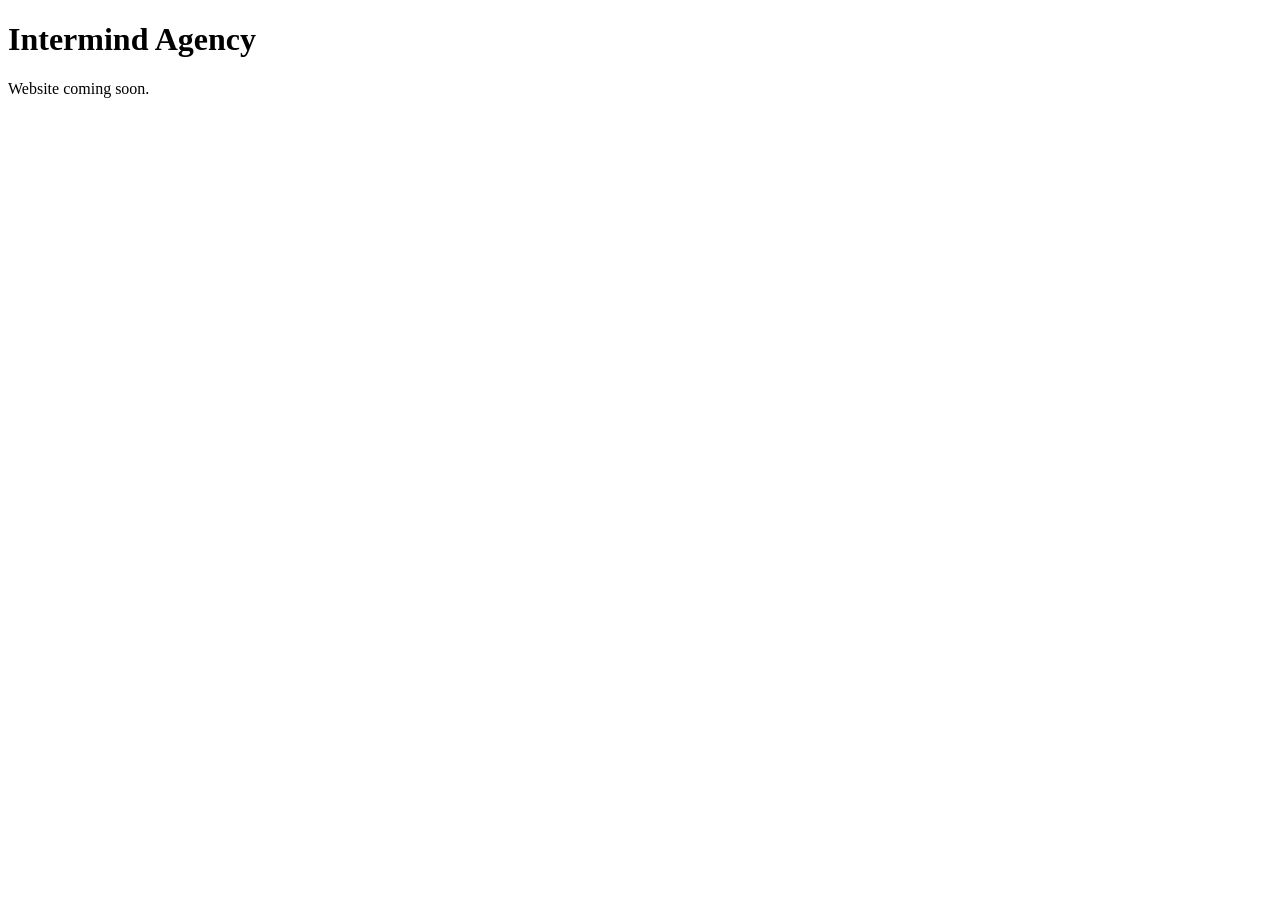
==== index.html @ 7e55ad9e "Create index.html" ====
<!doctype html>
<html lang="en">
<head>
  <meta charset="utf-8">
  <meta name="viewport" content="width=device-width, initial-scale=1">
  <title>Intermind Agency</title>
  <meta name="description" content="Official website of Intermind Agency.">
</head>
<body>
  <main>
    <h1>Intermind Agency</h1>
    <p>Website coming soon.</p>
  </main>
</body>
</html>
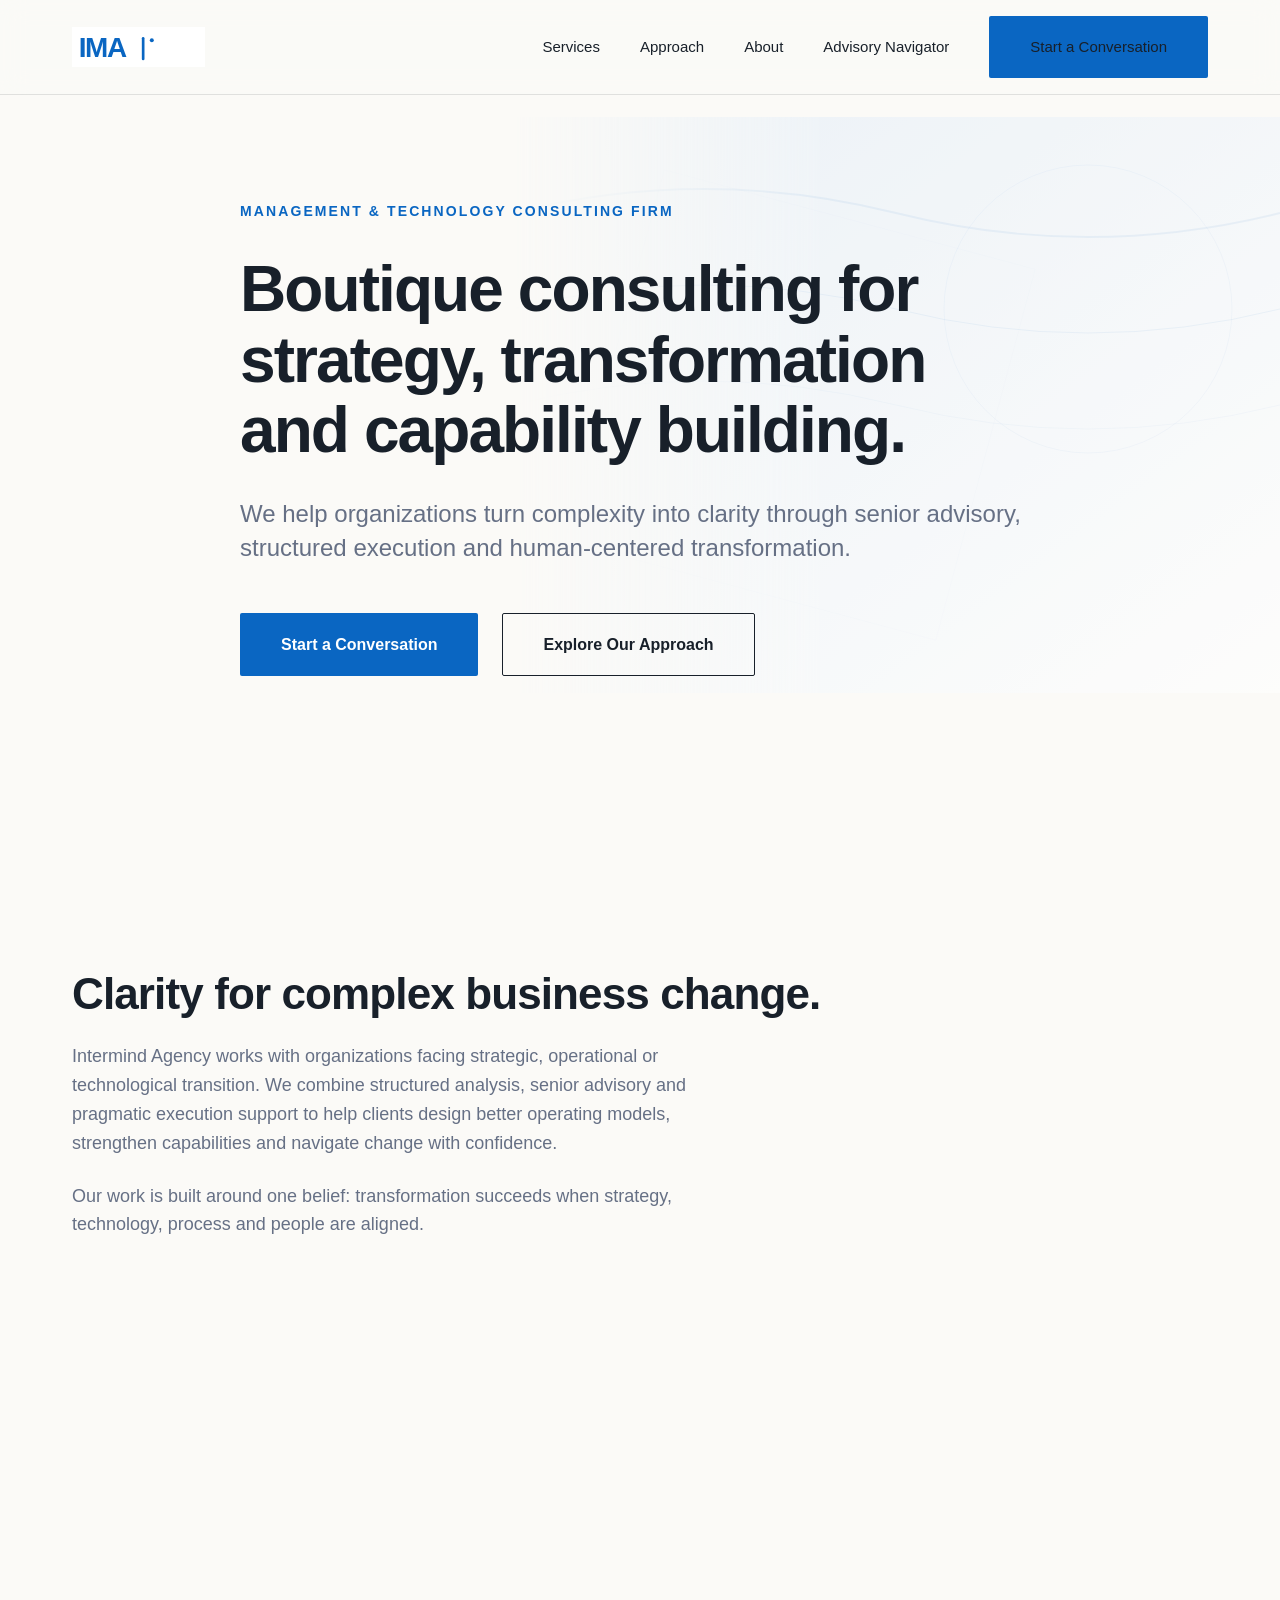
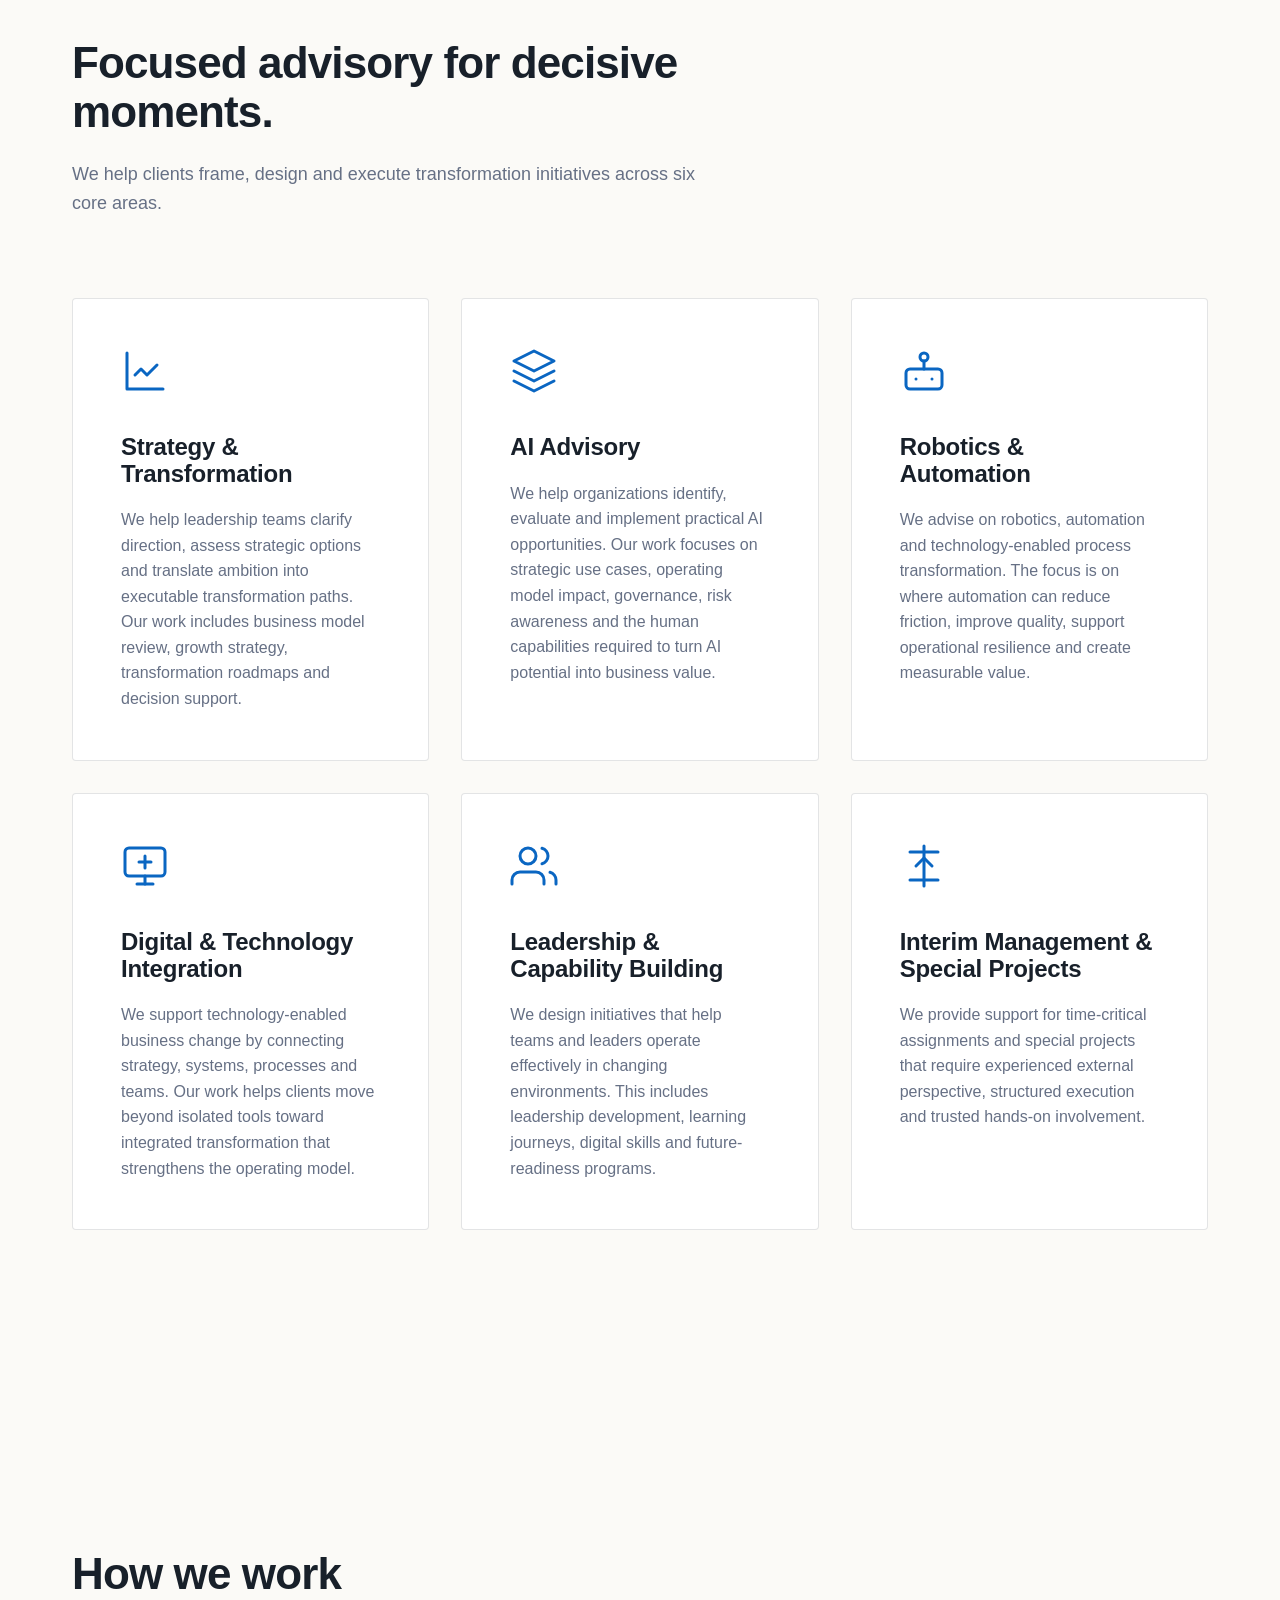
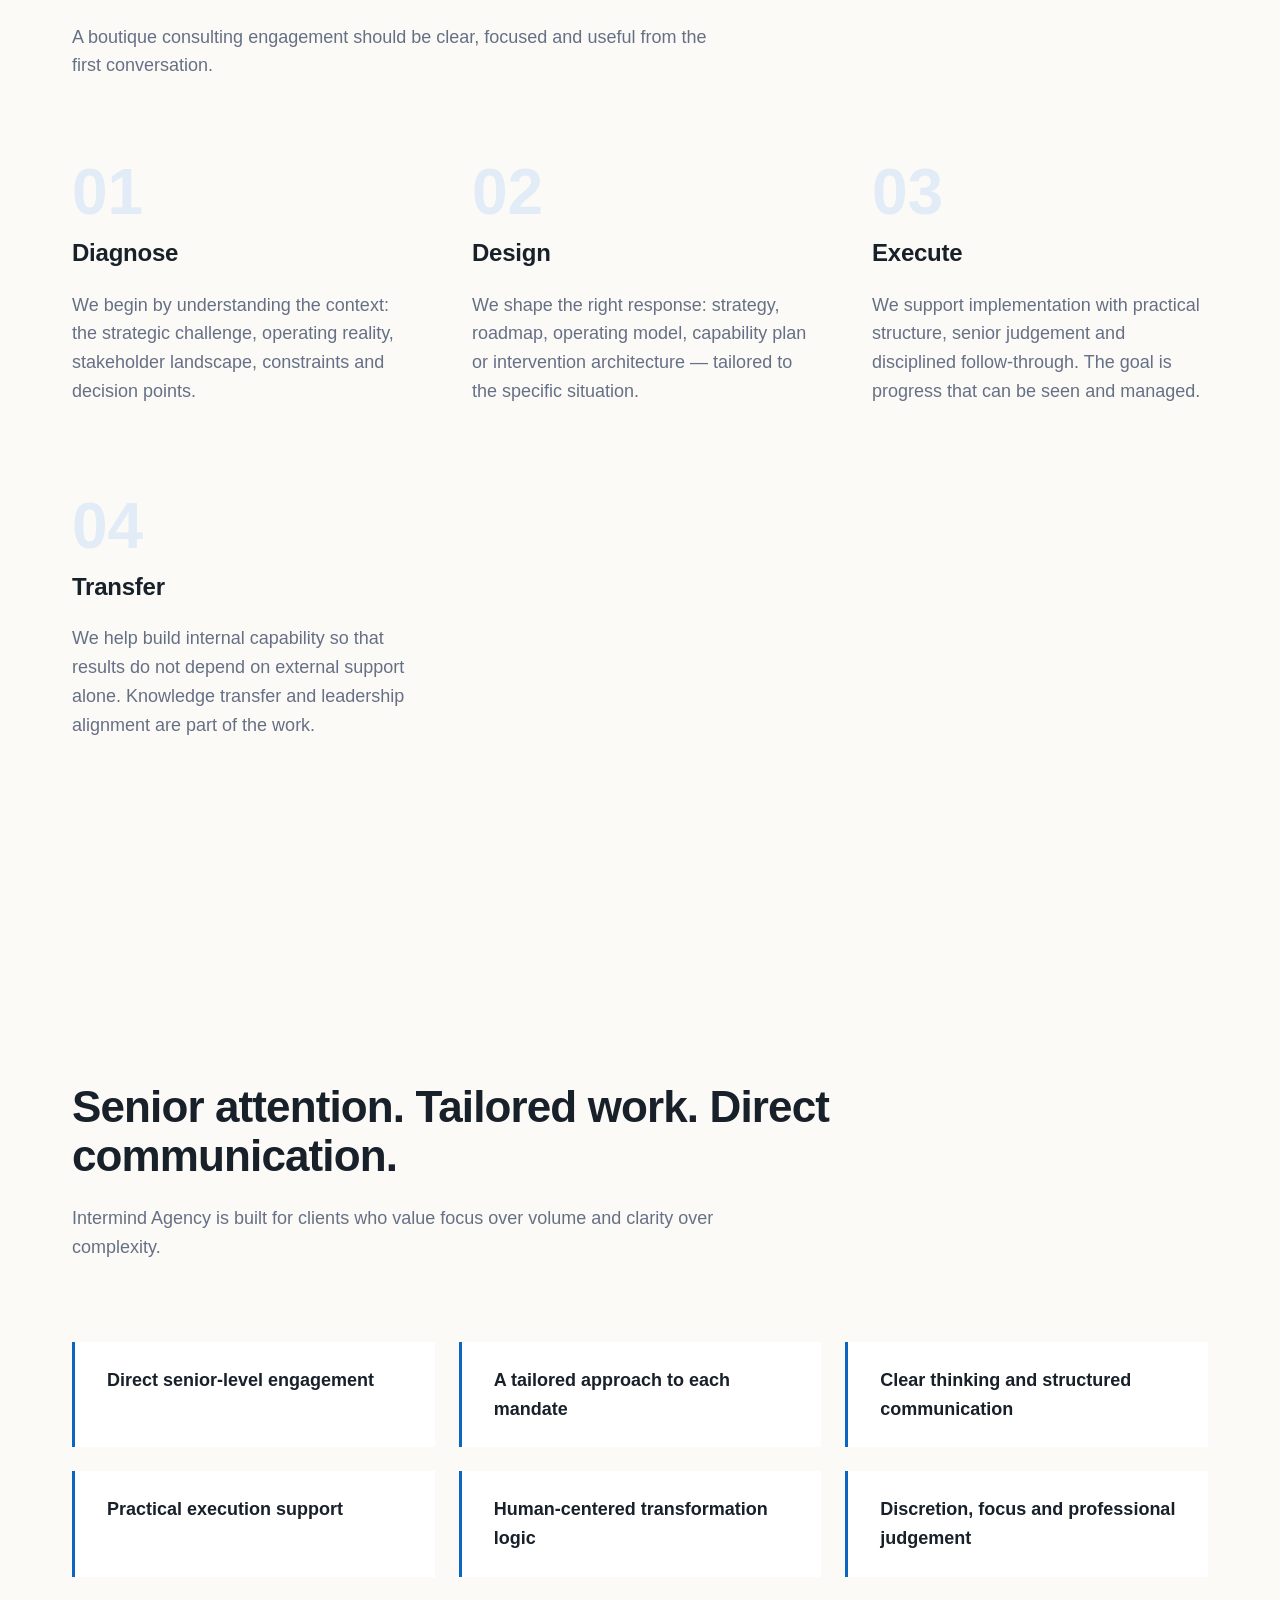
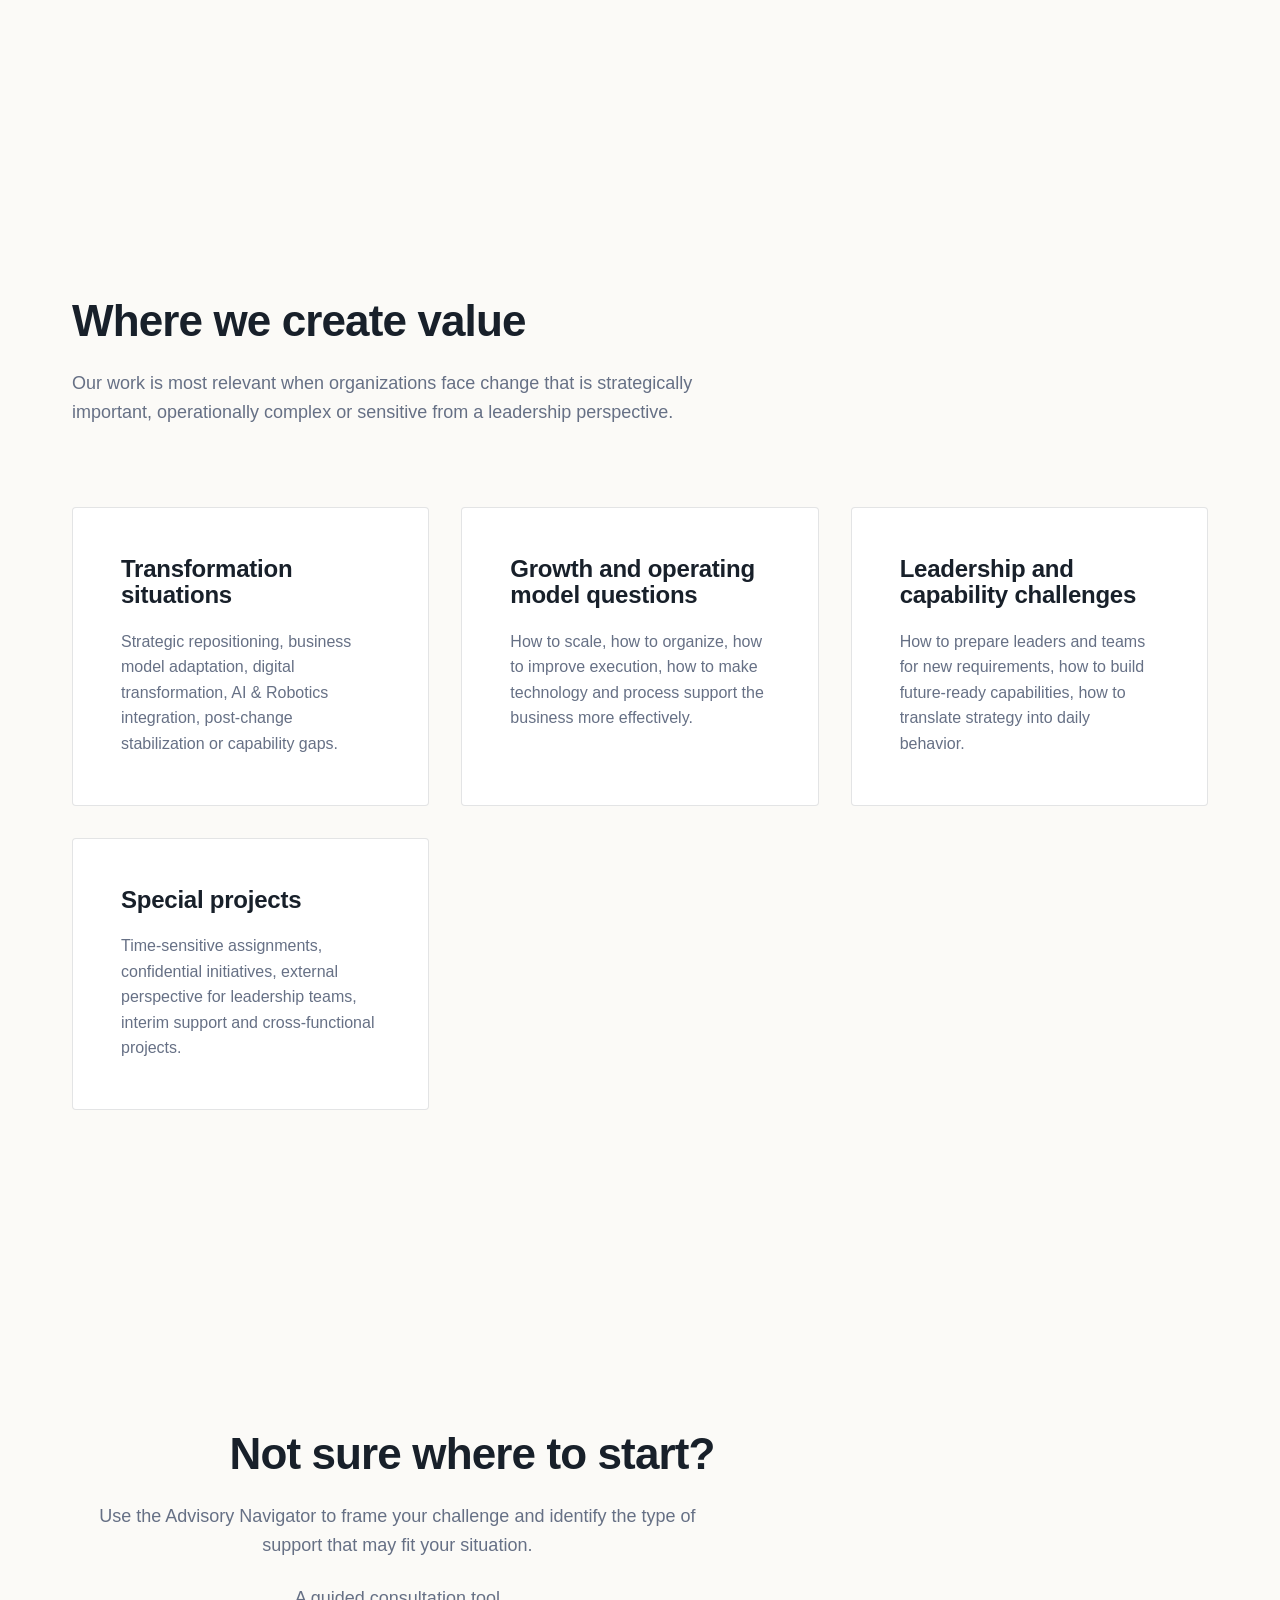
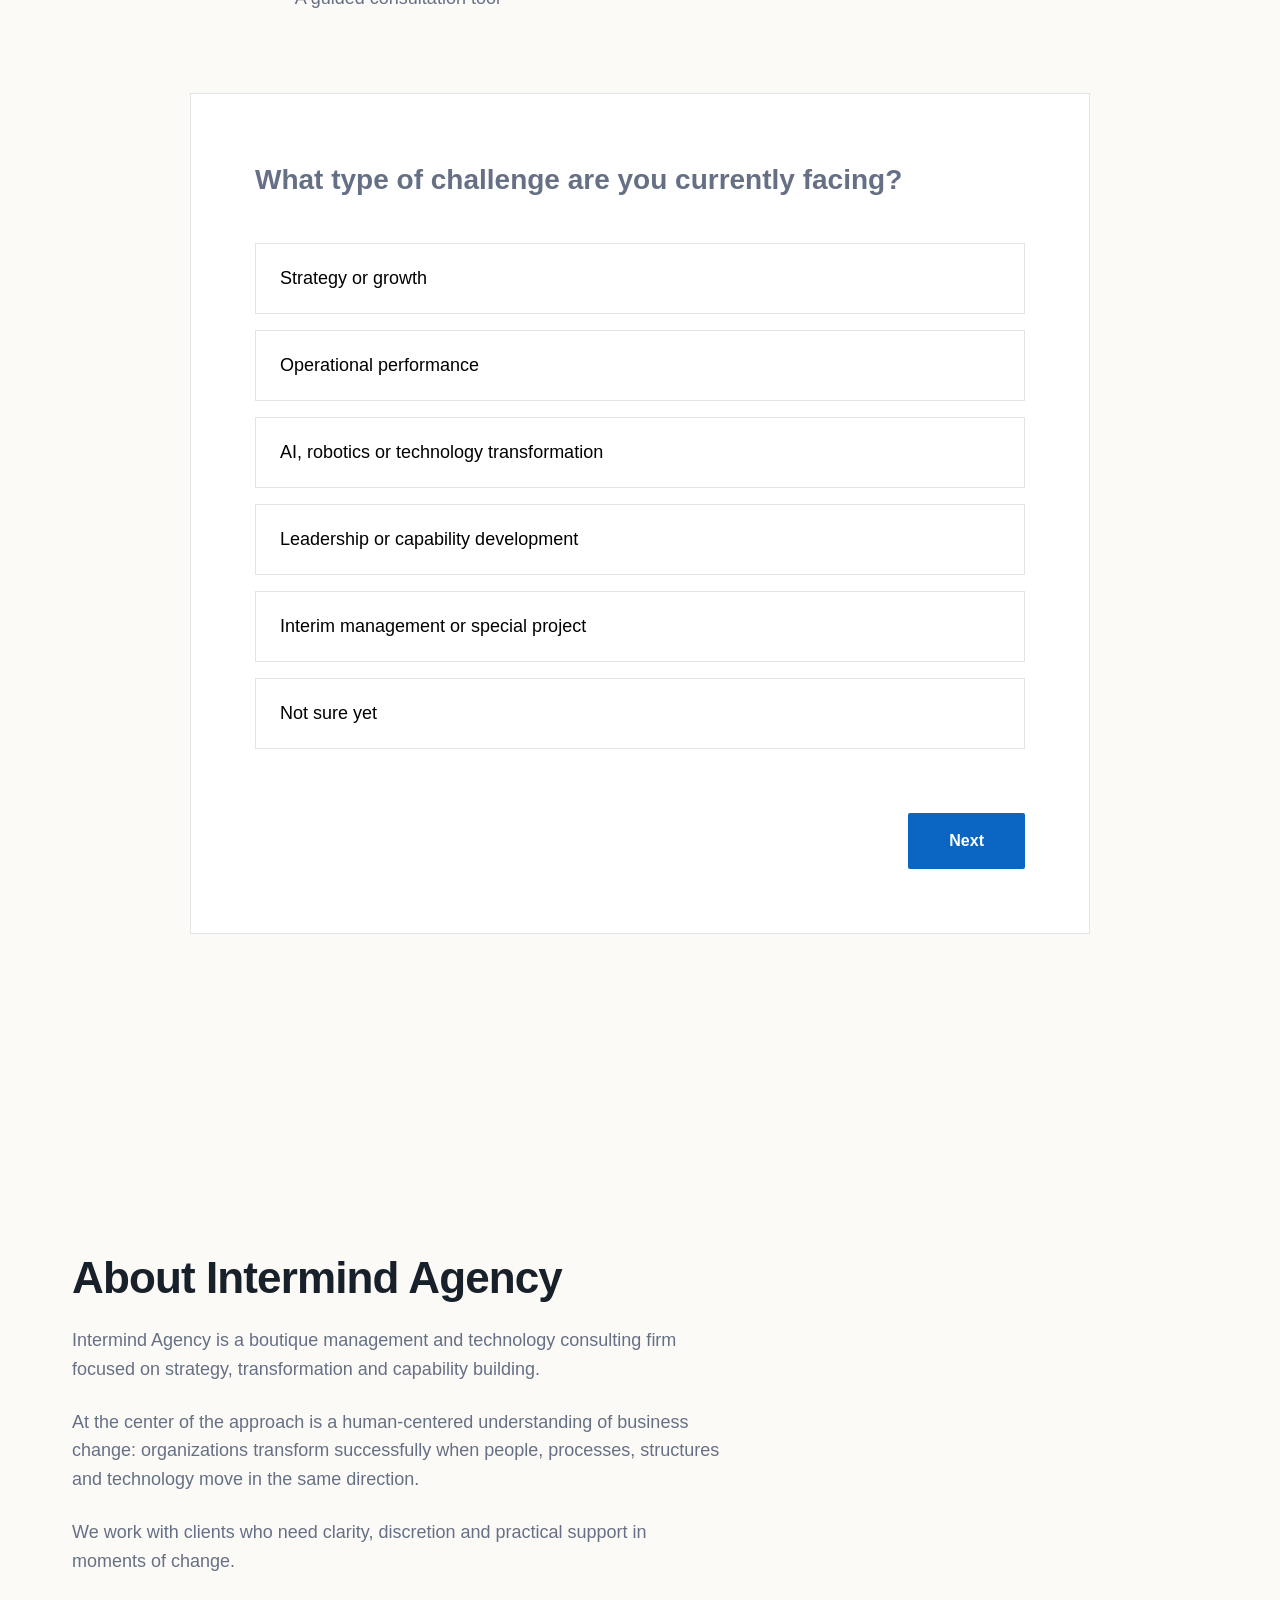
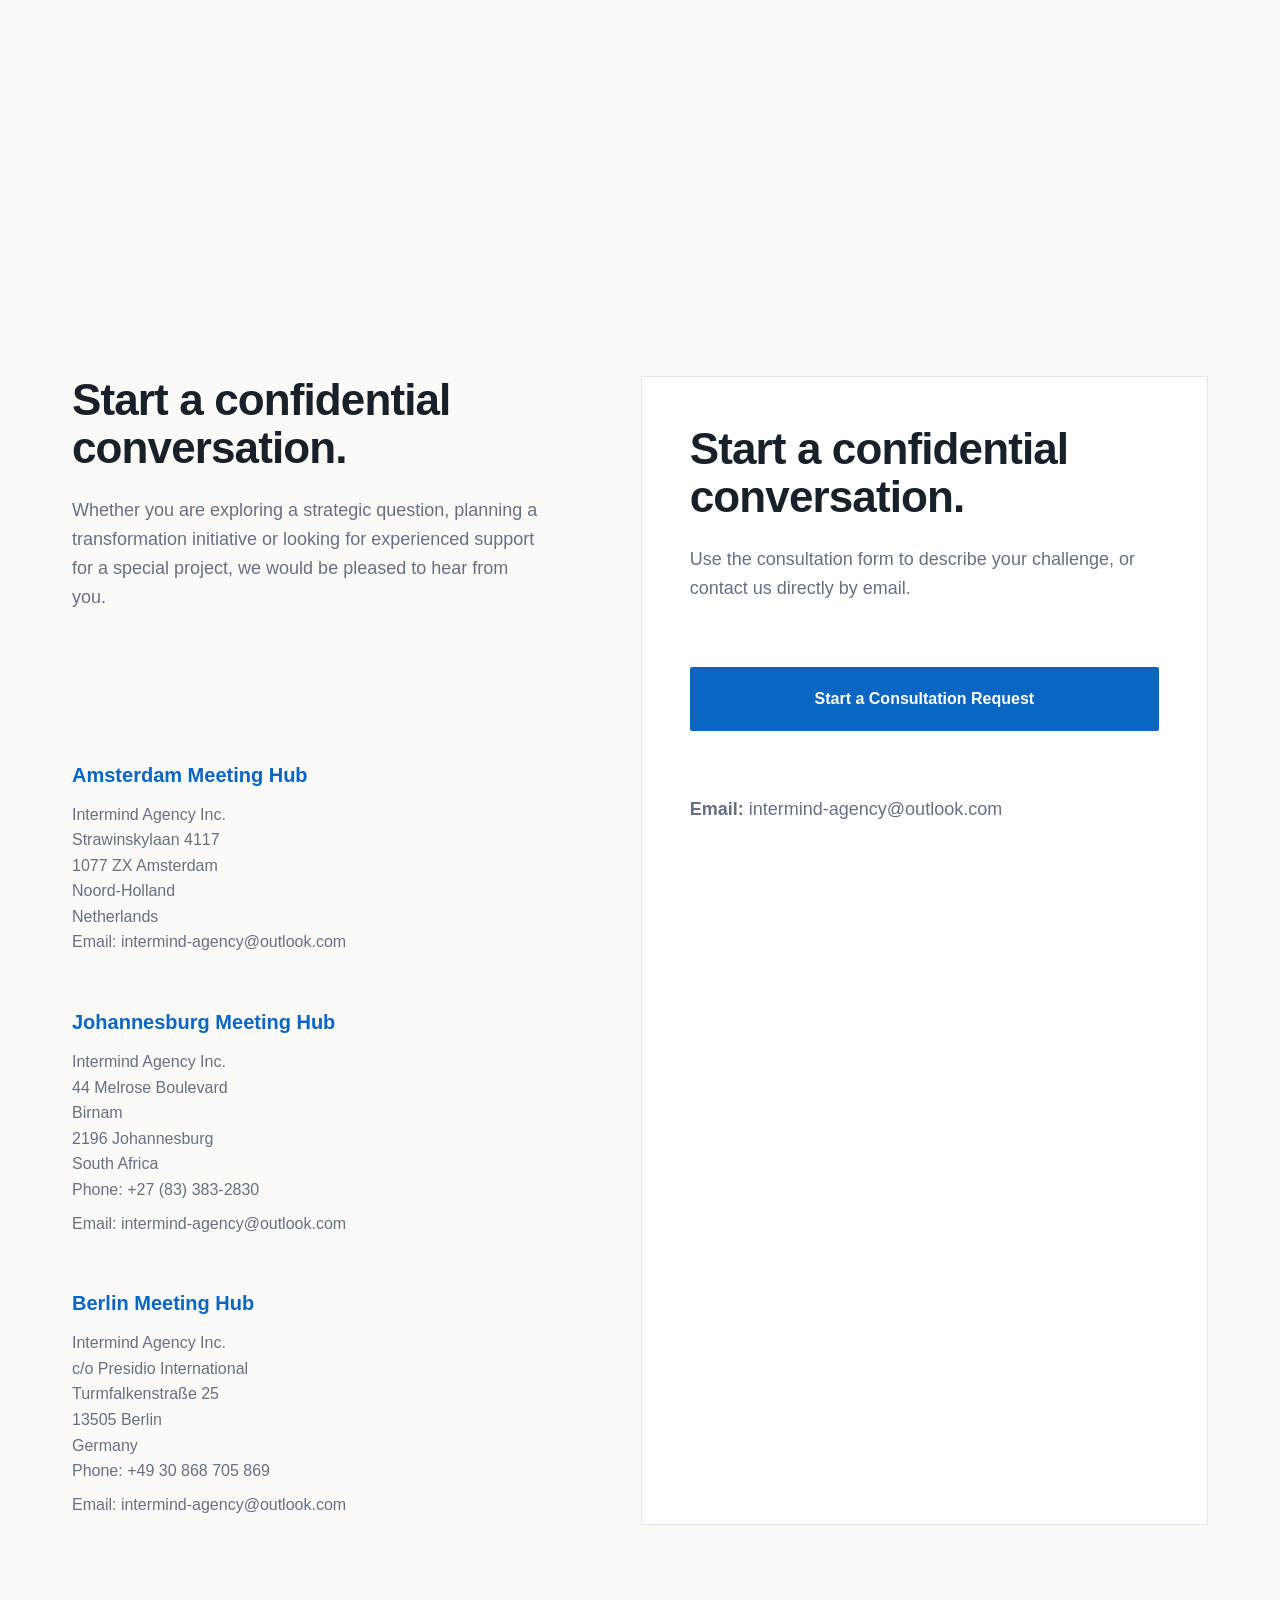
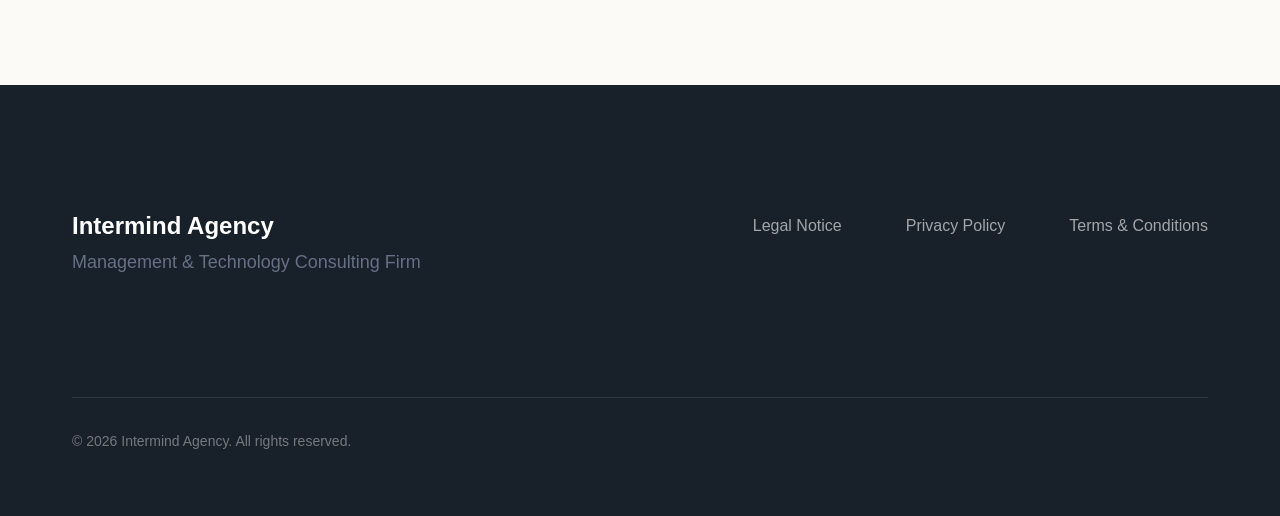
==== commit b8a8fc98: "Complete website implementation: Blue theme, AI/Robotics focus, consolidated fine print, and Tally f" ====
--- a/index.html
+++ b/index.html
@@ -1,15 +1,361 @@
-<!doctype html>
+<!DOCTYPE html>
 <html lang="en">
 <head>
-  <meta charset="utf-8">
-  <meta name="viewport" content="width=device-width, initial-scale=1">
-  <title>Intermind Agency</title>
-  <meta name="description" content="Official website of Intermind Agency.">
+    <meta charset="UTF-8">
+    <meta name="viewport" content="width=device-width, initial-scale=1.0">
+    <title>Intermind Agency | Boutique Management & Technology Consulting</title>
+    <meta name="description" content="Intermind Agency is a boutique consulting firm for strategy, transformation, digital advisory, capability building and interim management.">
+    <meta name="keywords" content="management consulting, technology consulting, boutique consulting firm, strategy consulting, transformation consulting, digital transformation advisory, operational excellence, leadership development, capability building, interim management">
+    
+    <!-- Open Graph -->
+    <meta property="og:title" content="Intermind Agency | Boutique Management & Technology Consulting">
+    <meta property="og:description" content="Boutique consulting helping organizations navigate strategy, transformation and capability building with clarity and discretion.">
+    <meta property="og:type" content="website">
+    <meta property="og:site_name" content="Intermind Agency">
+
+    <link rel="icon" type="image/svg+xml" href="assets/images/favicon.svg">
+    <link rel="stylesheet" href="assets/css/style.css">
 </head>
 <body>
-  <main>
-    <h1>Intermind Agency</h1>
-    <p>Website coming soon.</p>
-  </main>
+
+    <!-- Header / Navigation -->
+    <header>
+        <div class="container">
+            <a href="#" class="logo-link">
+                <img src="assets/images/ima-logo.svg" alt="Intermind Agency Logo" class="logo-img">
+            </a>
+            <nav class="nav-links">
+                <a href="#services">Services</a>
+                <a href="#approach">Approach</a>
+                <a href="#about">About</a>
+                <a href="#navigator">Advisory Navigator</a>
+                <a href="#contact" class="btn btn-primary">Start a Conversation</a>
+            </nav>
+        </div>
+    </header>
+
+    <main>
+        <!-- Hero Section -->
+        <section class="hero">
+            <img src="assets/images/hero-abstract.svg" alt="" class="hero-bg">
+            <div class="container">
+                <div class="hero-content">
+                    <span class="hero-label">Management & Technology Consulting Firm</span>
+                    <h1>Boutique consulting for strategy, transformation and capability building.</h1>
+                    <p>We help organizations turn complexity into clarity through senior advisory, structured execution and human-centered transformation.</p>
+                    <div class="hero-btns">
+                        <a href="#contact" class="btn btn-primary">Start a Conversation</a>
+                        <a href="#approach" class="btn btn-secondary">Explore Our Approach</a>
+                    </div>
+                </div>
+            </div>
+        </section>
+
+        <!-- Positioning Section -->
+        <section id="positioning">
+            <div class="container">
+                <div class="section-intro">
+                    <h2>Clarity for complex business change.</h2>
+                    <p>Intermind Agency works with organizations facing strategic, operational or technological transition. We combine structured analysis, senior advisory and pragmatic execution support to help clients design better operating models, strengthen capabilities and navigate change with confidence.</p>
+                    <p>Our work is built around one belief: transformation succeeds when strategy, technology, process and people are aligned.</p>
+                </div>
+            </div>
+        </section>
+
+        <!-- Core Services Section -->
+        <section id="services">
+            <div class="container">
+                <div class="section-intro">
+                    <h2>Focused advisory for decisive moments.</h2>
+                    <p>We help clients frame, design and execute transformation initiatives across six core areas.</p>
+                </div>
+                <div class="services-grid">
+                    <div class="service-card">
+                        <img src="assets/images/icons/strategy.svg" alt="" class="service-icon">
+                        <h3>Strategy & Transformation</h3>
+                        <p>We help leadership teams clarify direction, assess strategic options and translate ambition into executable transformation paths. Our work includes business model review, growth strategy, transformation roadmaps and decision support.</p>
+                    </div>
+                    <div class="service-card">
+                        <img src="assets/images/icons/ai.svg" alt="" class="service-icon">
+                        <h3>AI Advisory</h3>
+                        <p>We help organizations identify, evaluate and implement practical AI opportunities. Our work focuses on strategic use cases, operating model impact, governance, risk awareness and the human capabilities required to turn AI potential into business value.</p>
+                    </div>
+                    <div class="service-card">
+                        <img src="assets/images/icons/robotics.svg" alt="" class="service-icon">
+                        <h3>Robotics & Automation</h3>
+                        <p>We advise on robotics, automation and technology-enabled process transformation. The focus is on where automation can reduce friction, improve quality, support operational resilience and create measurable value.</p>
+                    </div>
+                    <div class="service-card">
+                        <img src="assets/images/icons/digital.svg" alt="" class="service-icon">
+                        <h3>Digital & Technology Integration</h3>
+                        <p>We support technology-enabled business change by connecting strategy, systems, processes and teams. Our work helps clients move beyond isolated tools toward integrated transformation that strengthens the operating model.</p>
+                    </div>
+                    <div class="service-card">
+                        <img src="assets/images/icons/leadership.svg" alt="" class="service-icon">
+                        <h3>Leadership & Capability Building</h3>
+                        <p>We design initiatives that help teams and leaders operate effectively in changing environments. This includes leadership development, learning journeys, digital skills and future-readiness programs.</p>
+                    </div>
+                    <div class="service-card">
+                        <img src="assets/images/icons/interim.svg" alt="" class="service-icon">
+                        <h3>Interim Management & Special Projects</h3>
+                        <p>We provide support for time-critical assignments and special projects that require experienced external perspective, structured execution and trusted hands-on involvement.</p>
+                    </div>
+                </div>
+            </div>
+        </section>
+
+        <!-- Approach Section -->
+        <section id="approach">
+            <div class="container">
+                <div class="section-intro">
+                    <h2>How we work</h2>
+                    <p>A boutique consulting engagement should be clear, focused and useful from the first conversation.</p>
+                </div>
+                <div class="approach-steps">
+                    <div class="approach-step">
+                        <span class="step-number">01</span>
+                        <h3>Diagnose</h3>
+                        <p>We begin by understanding the context: the strategic challenge, operating reality, stakeholder landscape, constraints and decision points.</p>
+                    </div>
+                    <div class="approach-step">
+                        <span class="step-number">02</span>
+                        <h3>Design</h3>
+                        <p>We shape the right response: strategy, roadmap, operating model, capability plan or intervention architecture — tailored to the specific situation.</p>
+                    </div>
+                    <div class="approach-step">
+                        <span class="step-number">03</span>
+                        <h3>Execute</h3>
+                        <p>We support implementation with practical structure, senior judgement and disciplined follow-through. The goal is progress that can be seen and managed.</p>
+                    </div>
+                    <div class="approach-step">
+                        <span class="step-number">04</span>
+                        <h3>Transfer</h3>
+                        <p>We help build internal capability so that results do not depend on external support alone. Knowledge transfer and leadership alignment are part of the work.</p>
+                    </div>
+                </div>
+            </div>
+        </section>
+
+        <!-- Boutique Advantage Section -->
+        <section id="advantage">
+            <div class="container">
+                <div class="section-intro">
+                    <h2>Senior attention. Tailored work. Direct communication.</h2>
+                    <p>Intermind Agency is built for clients who value focus over volume and clarity over complexity.</p>
+                </div>
+                <div class="advantage-grid">
+                    <div class="advantage-item">Direct senior-level engagement</div>
+                    <div class="advantage-item">A tailored approach to each mandate</div>
+                    <div class="advantage-item">Clear thinking and structured communication</div>
+                    <div class="advantage-item">Practical execution support</div>
+                    <div class="advantage-item">Human-centered transformation logic</div>
+                    <div class="advantage-item">Discretion, focus and professional judgement</div>
+                </div>
+            </div>
+        </section>
+
+        <!-- Selected Expertise Section -->
+        <section id="expertise">
+            <div class="container">
+                <div class="section-intro">
+                    <h2>Where we create value</h2>
+                    <p>Our work is most relevant when organizations face change that is strategically important, operationally complex or sensitive from a leadership perspective.</p>
+                </div>
+                <div class="services-grid">
+                    <div class="service-card">
+                        <h3>Transformation situations</h3>
+                        <p>Strategic repositioning, business model adaptation, digital transformation, AI & Robotics integration, post-change stabilization or capability gaps.</p>
+                    </div>
+                    <div class="service-card">
+                        <h3>Growth and operating model questions</h3>
+                        <p>How to scale, how to organize, how to improve execution, how to make technology and process support the business more effectively.</p>
+                    </div>
+                    <div class="service-card">
+                        <h3>Leadership and capability challenges</h3>
+                        <p>How to prepare leaders and teams for new requirements, how to build future-ready capabilities, how to translate strategy into daily behavior.</p>
+                    </div>
+                    <div class="service-card">
+                        <h3>Special projects</h3>
+                        <p>Time-sensitive assignments, confidential initiatives, external perspective for leadership teams, interim support and cross-functional projects.</p>
+                    </div>
+                </div>
+            </div>
+        </section>
+
+        <!-- Advisory Navigator Section -->
+        <section id="navigator">
+            <div class="container">
+                <div class="section-intro text-center">
+                    <h2>Not sure where to start?</h2>
+                    <p>Use the Advisory Navigator to frame your challenge and identify the type of support that may fit your situation.</p>
+                    <p class="text-muted">A guided consultation tool</p>
+                </div>
+
+                <div class="navigator-wrapper" id="advisory-navigator">
+                    <!-- Step 1 -->
+                    <div class="navigator-step active">
+                        <p class="navigator-question">What type of challenge are you currently facing?</p>
+                        <div class="options-list">
+                            <button class="option-btn">Strategy or growth</button>
+                            <button class="option-btn">Operational performance</button>
+                            <button class="option-btn">AI, robotics or technology transformation</button>
+                            <button class="option-btn">Leadership or capability development</button>
+                            <button class="option-btn">Interim management or special project</button>
+                            <button class="option-btn">Not sure yet</button>
+                        </div>
+                    </div>
+
+                    <!-- Step 2 -->
+                    <div class="navigator-step">
+                        <p class="navigator-question">What best describes the current situation?</p>
+                        <div class="options-list">
+                            <button class="option-btn">We need clarity before making a decision.</button>
+                            <button class="option-btn">We have a strategy but need an execution path.</button>
+                            <button class="option-btn">Our processes or structures are limiting performance.</button>
+                            <button class="option-btn">AI or Robotics change is affecting the organization.</button>
+                            <button class="option-btn">Leaders or teams need to build new capabilities.</button>
+                            <button class="option-btn">We need experienced temporary support.</button>
+                        </div>
+                    </div>
+
+                    <!-- Step 3 -->
+                    <div class="navigator-step">
+                        <p class="navigator-question">What kind of support are you looking for?</p>
+                        <div class="options-list">
+                            <button class="option-btn">Senior advisory</button>
+                            <button class="option-btn">AI or Robotics strategy design</button>
+                            <button class="option-btn">Implementation support</button>
+                            <button class="option-btn">Workshops or capability building</button>
+                            <button class="option-btn">Interim management</button>
+                            <button class="option-btn">Confidential discussion first</button>
+                        </div>
+                    </div>
+
+                    <!-- Step 4 -->
+                    <div class="navigator-step">
+                        <p class="navigator-question">What is the approximate time horizon?</p>
+                        <div class="options-list">
+                            <button class="option-btn">Immediate / urgent</button>
+                            <button class="option-btn">Next 1–3 months</button>
+                            <button class="option-btn">Next 3–6 months</button>
+                            <button class="option-btn">Exploratory / no fixed timeline</button>
+                        </div>
+                    </div>
+
+                    <!-- Result Step -->
+                    <div class="navigator-step">
+                        <p class="navigator-question">Your Situation Summary</p>
+                        <div id="nav-summary-content"></div>
+                    </div>
+
+                    <div class="navigator-nav">
+                        <button class="btn btn-secondary" id="nav-prev">Back</button>
+                        <div>
+                            <button class="btn btn-primary" id="nav-next" disabled>Next</button>
+                            <button class="btn btn-secondary" id="nav-restart" style="display: none;">Restart</button>
+                        </div>
+                    </div>
+                </div>
+            </div>
+        </section>
+
+        <!-- About Section -->
+        <section id="about">
+            <div class="container">
+                <div class="section-intro">
+                    <h2>About Intermind Agency</h2>
+                    <p>Intermind Agency is a boutique management and technology consulting firm focused on strategy, transformation and capability building.</p>
+                    <p>At the center of the approach is a human-centered understanding of business change: organizations transform successfully when people, processes, structures and technology move in the same direction.</p>
+                    <p>We work with clients who need clarity, discretion and practical support in moments of change.</p>
+                </div>
+            </div>
+        </section>
+
+        <!-- Contact Section -->
+        <section id="contact">
+            <div class="container">
+                <div class="contact-container">
+                    <div class="contact-info-blocks">
+                        <div class="section-intro">
+                            <h2>Start a confidential conversation.</h2>
+                            <p>Whether you are exploring a strategic question, planning a transformation initiative or looking for experienced support for a special project, we would be pleased to hear from you.</p>
+                        </div>
+                        
+                        <div class="contact-block">
+                            <h4>Amsterdam Meeting Hub</h4>
+                            <address>
+                                Intermind Agency Inc.<br>
+                                Strawinskylaan 4117<br>
+                                1077 ZX Amsterdam<br>
+                                Noord-Holland<br>
+                                Netherlands
+                            </address>
+                            <p>Email: <a href="mailto:intermind-agency@outlook.com">intermind-agency@outlook.com</a></p>
+                        </div>
+
+                        <div class="contact-block">
+                            <h4>Johannesburg Meeting Hub</h4>
+                            <address>
+                                Intermind Agency Inc.<br>
+                                44 Melrose Boulevard<br>
+                                Birnam<br>
+                                2196 Johannesburg<br>
+                                South Africa
+                            </address>
+                            <p>Phone: +27 (83) 383-2830</p>
+                            <p>Email: <a href="mailto:intermind-agency@outlook.com">intermind-agency@outlook.com</a></p>
+                        </div>
+
+                        <div class="contact-block">
+                            <h4>Berlin Meeting Hub</h4>
+                            <address>
+                                Intermind Agency Inc.<br>
+                                c/o Presidio International<br>
+                                Turmfalkenstraße 25<br>
+                                13505 Berlin<br>
+                                Germany
+                            </address>
+                            <p>Phone: +49 30 868 705 869</p>
+                            <p>Email: <a href="mailto:intermind-agency@outlook.com">intermind-agency@outlook.com</a></p>
+                        </div>
+                    </div>
+
+                    <div class="contact-form-card">
+                        <div class="section-intro">
+                            <h2>Start a confidential conversation.</h2>
+                            <p>Use the consultation form to describe your challenge, or contact us directly by email.</p>
+                            <div class="mt-4">
+                                <a href="https://tally.so/r/eq9ROl" id="contact-tally-cta" target="_blank" rel="noopener" class="btn btn-primary" style="width: 100%;">Start a Consultation Request</a>
+                            </div>
+                            <p class="mt-4" style="font-size: 1.125rem;"><strong>Email:</strong> <a href="mailto:intermind-agency@outlook.com">intermind-agency@outlook.com</a></p>
+                        </div>
+                    </div>
+                </div>
+            </div>
+        </section>
+    </main>
+
+    <!-- Footer -->
+    <footer>
+        <div class="container">
+            <div class="footer-main">
+                <div class="footer-brand">
+                    <h4>Intermind Agency</h4>
+                    <p class="text-muted">Management & Technology Consulting Firm</p>
+                </div>
+                <div class="footer-nav">
+                    <a href="fine-print.html#legal">Legal Notice</a>
+                    <a href="fine-print.html#privacy">Privacy Policy</a>
+                    <a href="fine-print.html#terms">Terms & Conditions</a>
+                </div>
+            </div>
+            <div class="footer-copyright">
+                &copy; 2026 Intermind Agency. All rights reserved.
+            </div>
+        </div>
+    </footer>
+
+    <!-- Scripts -->
+    <script src="assets/js/main.js"></script>
 </body>
 </html>
--- a/assets/css/style.css
+++ b/assets/css/style.css
@@ -0,0 +1,486 @@
+/* 
+   Intermind Agency - Style Sheet (v2.1 Blue)
+   Boutique Consulting Aesthetic: Premium, Futuristic, Technological.
+   Accent: Blue (#0A66C2).
+*/
+
+:root {
+    /* Colors */
+    --color-bg: #fbfaf7;
+    --color-surface: #ffffff;
+    --color-text: #18202a;
+    --color-text-muted: #667085;
+    --color-accent: #0A66C2; /* Professional Blue */
+    --color-accent-dark: #004182;
+    --color-accent-soft: #e1ecf7;
+    --color-border: rgba(24, 32, 42, 0.12);
+    --color-card-shadow: rgba(0, 0, 0, 0.04);
+    
+    /* Typography */
+    --font-family: -apple-system, BlinkMacSystemFont, "Segoe UI", Roboto, Helvetica, Arial, sans-serif;
+    
+    /* Spacing */
+    --section-padding: 10rem 2rem;
+    --section-padding-mobile: 5rem 1.5rem;
+    --container-max-width: 1200px;
+    
+    /* Transitions */
+    --transition-base: all 0.4s cubic-bezier(0.16, 1, 0.3, 1);
+}
+
+/* Reset & Base */
+* {
+    margin: 0;
+    padding: 0;
+    box-sizing: border-box;
+}
+
+html {
+    scroll-behavior: smooth;
+}
+
+body {
+    font-family: var(--font-family);
+    background-color: var(--color-bg);
+    color: var(--color-text);
+    line-height: 1.6;
+    -webkit-font-smoothing: antialiased;
+}
+
+h1, h2, h3, h4 {
+    font-weight: 700;
+    line-height: 1.1;
+    margin-bottom: 1.5rem;
+    color: var(--color-text);
+}
+
+h1 { font-size: 4rem; letter-spacing: -0.03em; }
+h2 { font-size: 2.75rem; letter-spacing: -0.02em; }
+h3 { font-size: 1.5rem; letter-spacing: -0.01em; }
+
+p {
+    margin-bottom: 1.5rem;
+    font-size: 1.125rem;
+    max-width: 65ch;
+    color: var(--color-text-muted);
+}
+
+a {
+    color: inherit;
+    text-decoration: none;
+    transition: var(--transition-base);
+}
+
+ul {
+    list-style: none;
+}
+
+/* Utilities */
+.container {
+    max-width: var(--container-max-width);
+    margin: 0 auto;
+    padding: 0 2rem;
+}
+
+.text-center { text-align: center; }
+.text-muted { color: var(--color-text-muted); }
+.mt-4 { margin-top: 4rem; }
+.mb-6 { margin-bottom: 6rem; }
+
+/* Buttons */
+.btn {
+    display: inline-flex;
+    align-items: center;
+    justify-content: center;
+    padding: 1.125rem 2.5rem;
+    font-size: 1rem;
+    font-weight: 600;
+    border-radius: 2px;
+    cursor: pointer;
+    transition: var(--transition-base);
+    border: 1px solid transparent;
+}
+
+.btn-primary {
+    background-color: var(--color-accent);
+    color: #fff;
+}
+
+.btn-primary:hover {
+    background-color: var(--color-accent-dark);
+    transform: translateY(-2px);
+    box-shadow: 0 10px 20px rgba(10, 102, 194, 0.2);
+}
+
+.btn-secondary {
+    background-color: transparent;
+    border-color: var(--color-text);
+    color: var(--color-text);
+}
+
+.btn-secondary:hover {
+    background-color: var(--color-text);
+    color: #fff;
+}
+
+/* Header */
+header {
+    position: fixed;
+    top: 0;
+    width: 100%;
+    z-index: 1000;
+    background-color: rgba(251, 250, 247, 0.8);
+    backdrop-filter: blur(12px);
+    border-bottom: 1px solid var(--color-border);
+    padding: 1rem 0;
+}
+
+header .container {
+    display: flex;
+    justify-content: space-between;
+    align-items: center;
+}
+
+.logo-link {
+    display: flex;
+    align-items: center;
+}
+
+.logo-img {
+    height: 40px;
+    width: auto;
+}
+
+.nav-links {
+    display: flex;
+    gap: 2.5rem;
+    align-items: center;
+}
+
+.nav-links a {
+    font-size: 0.9375rem;
+    font-weight: 500;
+    color: var(--color-text);
+}
+
+.nav-links a:hover {
+    color: var(--color-accent);
+}
+
+/* Hero Section */
+.hero {
+    position: relative;
+    padding: 12rem 0 8rem;
+    min-height: 90vh;
+    display: flex;
+    align-items: center;
+    overflow: hidden;
+}
+
+.hero-content {
+    position: relative;
+    z-index: 2;
+    max-width: 800px;
+}
+
+.hero-bg {
+    position: absolute;
+    top: 0;
+    right: 0;
+    width: 60%;
+    height: 100%;
+    z-index: 1;
+    opacity: 0.6;
+    mask-image: linear-gradient(to left, rgba(0,0,0,1) 60%, rgba(0,0,0,0));
+}
+
+.hero-label {
+    display: inline-block;
+    font-size: 0.875rem;
+    font-weight: 700;
+    text-transform: uppercase;
+    letter-spacing: 0.15em;
+    color: var(--color-accent);
+    margin-bottom: 2rem;
+}
+
+.hero h1 {
+    margin-bottom: 2rem;
+}
+
+.hero p {
+    font-size: 1.5rem;
+    line-height: 1.4;
+    margin-bottom: 3rem;
+    color: var(--color-text-muted);
+}
+
+.hero-btns {
+    display: flex;
+    gap: 1.5rem;
+}
+
+/* Section Common */
+section {
+    padding: var(--section-padding);
+}
+
+.section-intro {
+    max-width: 800px;
+    margin-bottom: 5rem;
+}
+
+/* Service Cards */
+.services-grid {
+    display: grid;
+    grid-template-columns: repeat(auto-fit, minmax(320px, 1fr));
+    gap: 2rem;
+}
+
+.service-card {
+    background: var(--color-surface);
+    padding: 3rem;
+    border: 1px solid var(--color-border);
+    border-radius: 4px;
+    transition: var(--transition-base);
+}
+
+.service-card:hover {
+    border-color: var(--color-accent);
+    transform: translateY(-8px);
+    box-shadow: 0 20px 40px rgba(0,0,0,0.05);
+}
+
+.service-icon {
+    width: 48px;
+    height: 48px;
+    margin-bottom: 2rem;
+}
+
+.service-card h3 {
+    margin-bottom: 1.25rem;
+}
+
+.service-card p {
+    font-size: 1rem;
+    margin-bottom: 0;
+}
+
+/* Approach */
+.approach-steps {
+    display: grid;
+    grid-template-columns: repeat(auto-fit, minmax(250px, 1fr));
+    gap: 4rem;
+}
+
+.approach-step {
+    position: relative;
+}
+
+.step-number {
+    font-size: 4rem;
+    font-weight: 900;
+    color: var(--color-accent-soft);
+    line-height: 1;
+    margin-bottom: 1rem;
+    display: block;
+}
+
+/* Advantage List */
+.advantage-grid {
+    display: grid;
+    grid-template-columns: repeat(auto-fit, minmax(300px, 1fr));
+    gap: 1.5rem;
+}
+
+.advantage-item {
+    background: var(--color-surface);
+    padding: 1.5rem 2rem;
+    border-left: 3px solid var(--color-accent);
+    font-weight: 600;
+    font-size: 1.125rem;
+}
+
+/* Advisory Navigator */
+.navigator-wrapper {
+    background: var(--color-surface);
+    border: 1px solid var(--color-border);
+    padding: 4rem;
+    max-width: 900px;
+    margin: 0 auto;
+    min-height: 500px;
+    display: flex;
+    flex-direction: column;
+}
+
+.navigator-step {
+    display: none;
+}
+
+.navigator-step.active {
+    display: block;
+    animation: slideUp 0.6s cubic-bezier(0.16, 1, 0.3, 1);
+}
+
+@keyframes slideUp {
+    from { opacity: 0; transform: translateY(20px); }
+    to { opacity: 1; transform: translateY(0); }
+}
+
+.navigator-question {
+    font-size: 1.75rem;
+    font-weight: 700;
+    margin-bottom: 2.5rem;
+}
+
+.options-list {
+    display: grid;
+    gap: 1rem;
+}
+
+.option-btn {
+    text-align: left;
+    padding: 1.5rem;
+    border: 1px solid var(--color-border);
+    background: transparent;
+    font-family: inherit;
+    font-size: 1.125rem;
+    cursor: pointer;
+    transition: var(--transition-base);
+}
+
+.option-btn:hover {
+    border-color: var(--color-accent);
+    background: var(--color-accent-soft);
+}
+
+.option-btn.selected {
+    background: var(--color-accent);
+    color: #fff;
+    border-color: var(--color-accent);
+}
+
+.navigator-nav {
+    margin-top: auto;
+    padding-top: 4rem;
+    display: flex;
+    justify-content: space-between;
+}
+
+/* Contact Blocks */
+.contact-container {
+    display: grid;
+    grid-template-columns: 1fr 1.2fr;
+    gap: 6rem;
+}
+
+.contact-info-blocks {
+    display: grid;
+    gap: 3rem;
+}
+
+.contact-block h4 {
+    font-size: 1.25rem;
+    margin-bottom: 1rem;
+    color: var(--color-accent);
+}
+
+.contact-block address {
+    font-style: normal;
+    font-size: 1rem;
+    color: var(--color-text-muted);
+}
+
+.contact-block p {
+    font-size: 1rem;
+    margin-bottom: 0.5rem;
+}
+
+/* Form Styles */
+.contact-form-card {
+    background: var(--color-surface);
+    padding: 3rem;
+    border: 1px solid var(--color-border);
+}
+
+.form-group {
+    margin-bottom: 1.5rem;
+}
+
+.form-group label {
+    display: block;
+    font-size: 0.875rem;
+    font-weight: 700;
+    text-transform: uppercase;
+    letter-spacing: 0.05em;
+    margin-bottom: 0.5rem;
+}
+
+.form-group input, 
+.form-group textarea {
+    width: 100%;
+    padding: 1rem;
+    border: 1px solid var(--color-border);
+    font-family: inherit;
+    font-size: 1rem;
+}
+
+.form-group input:focus, 
+.form-group textarea:focus {
+    outline: none;
+    border-color: var(--color-accent);
+}
+
+/* Footer */
+footer {
+    background: var(--color-text);
+    color: #fff;
+    padding: 8rem 0 4rem;
+}
+
+.footer-main {
+    display: flex;
+    justify-content: space-between;
+    margin-bottom: 6rem;
+}
+
+.footer-brand h4 {
+    color: #fff;
+    font-size: 1.5rem;
+    margin-bottom: 0.5rem;
+}
+
+.footer-nav {
+    display: flex;
+    gap: 4rem;
+}
+
+.footer-nav a {
+    color: rgba(255,255,255,0.6);
+}
+
+.footer-nav a:hover {
+    color: #fff;
+}
+
+.footer-copyright {
+    padding-top: 2rem;
+    border-top: 1px solid rgba(255,255,255,0.1);
+    font-size: 0.875rem;
+    color: rgba(255,255,255,0.4);
+}
+
+/* Responsive */
+@media (max-width: 1024px) {
+    .contact-container { grid-template-columns: 1fr; gap: 4rem; }
+    h1 { font-size: 3rem; }
+}
+
+@media (max-width: 768px) {
+    section { padding: var(--section-padding-mobile); }
+    .nav-links { display: none; }
+    .hero { padding-top: 8rem; }
+    .hero-bg { width: 100%; opacity: 0.3; }
+    .footer-main { flex-direction: column; gap: 4rem; }
+    .footer-nav { flex-direction: column; gap: 1.5rem; }
+}
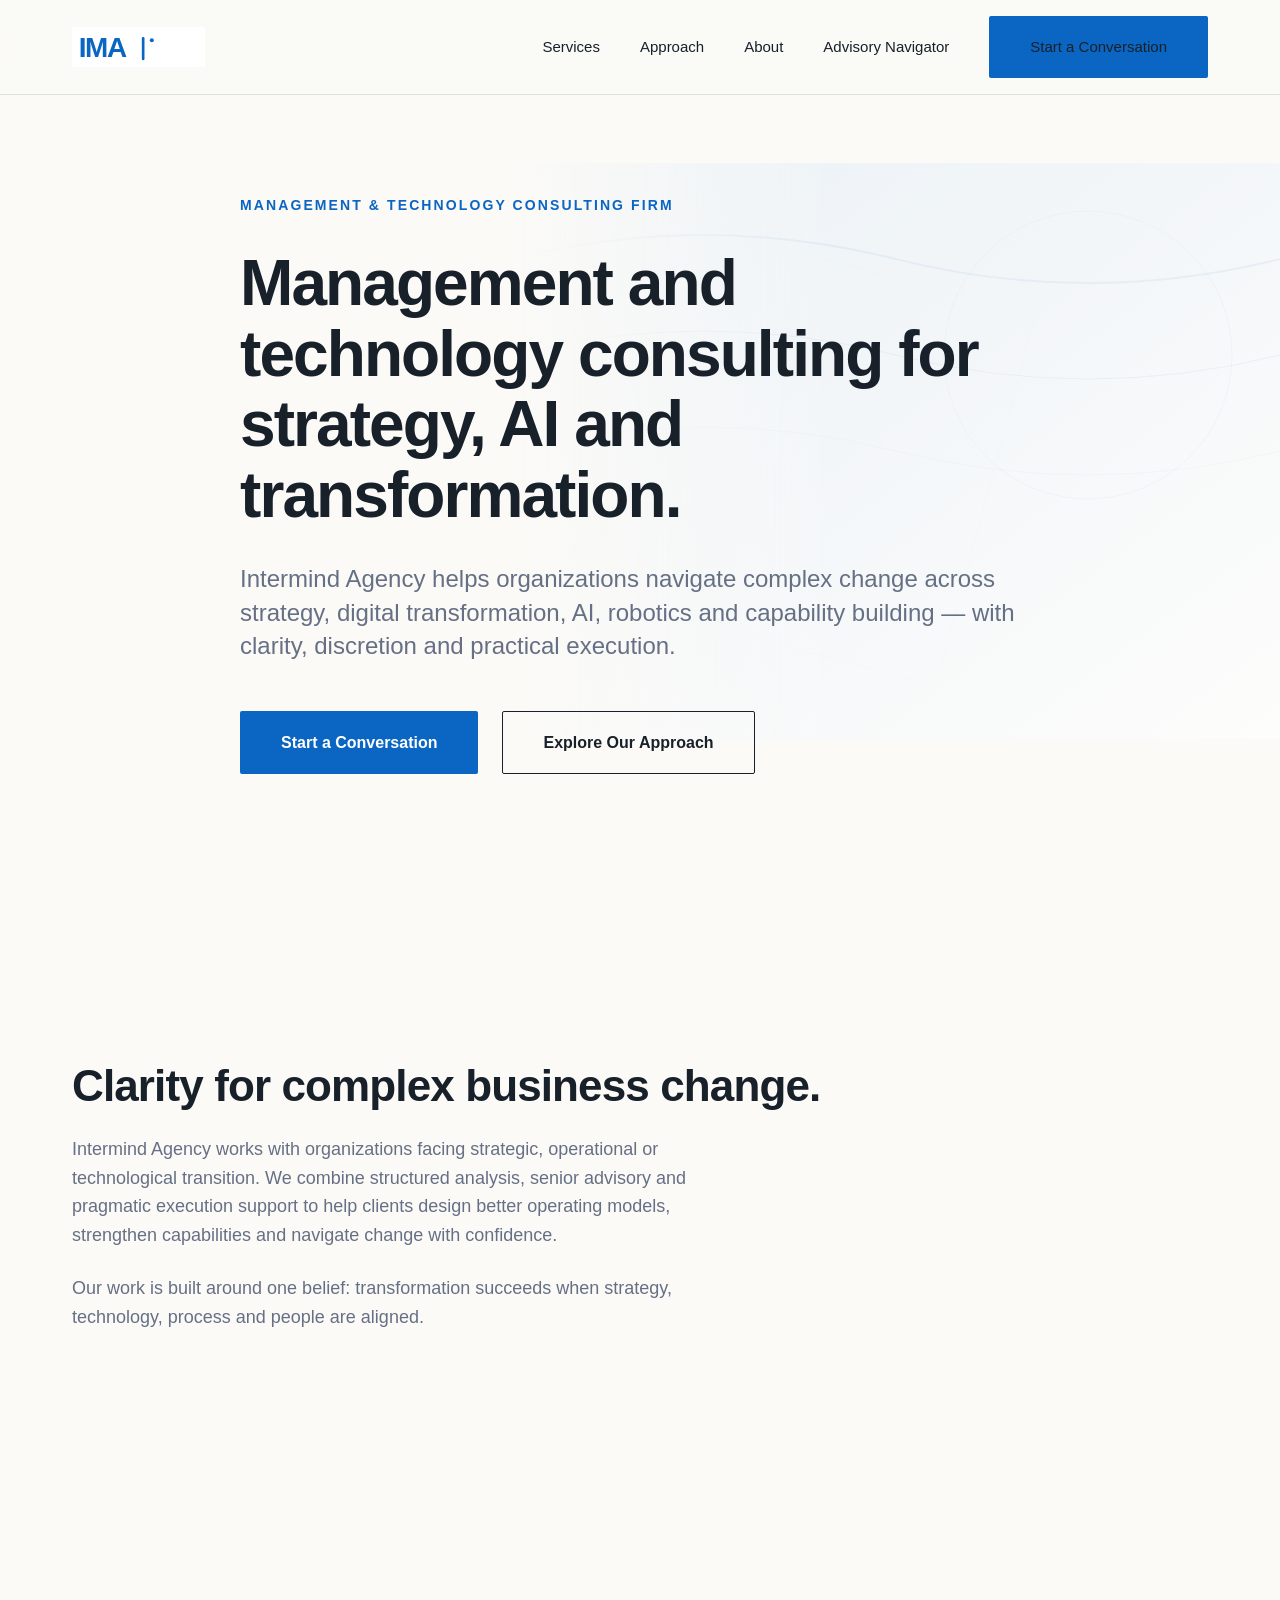
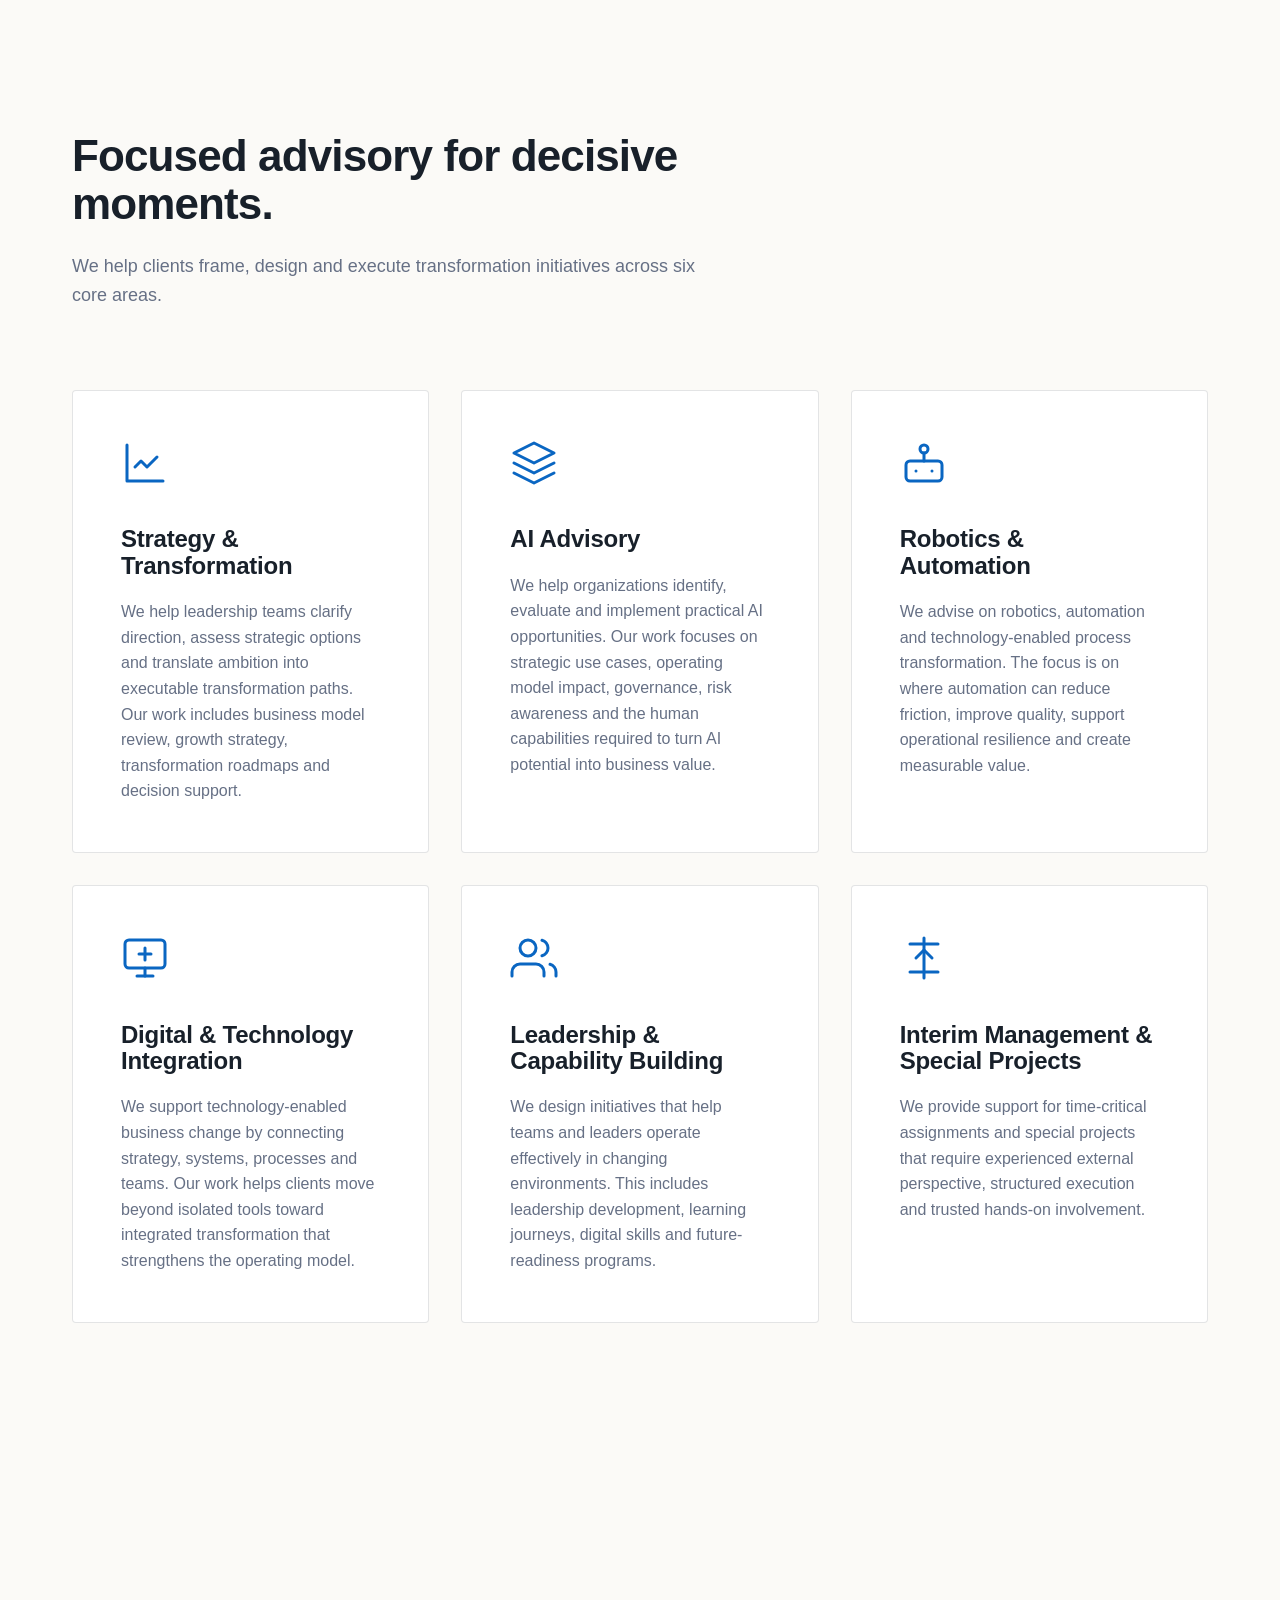
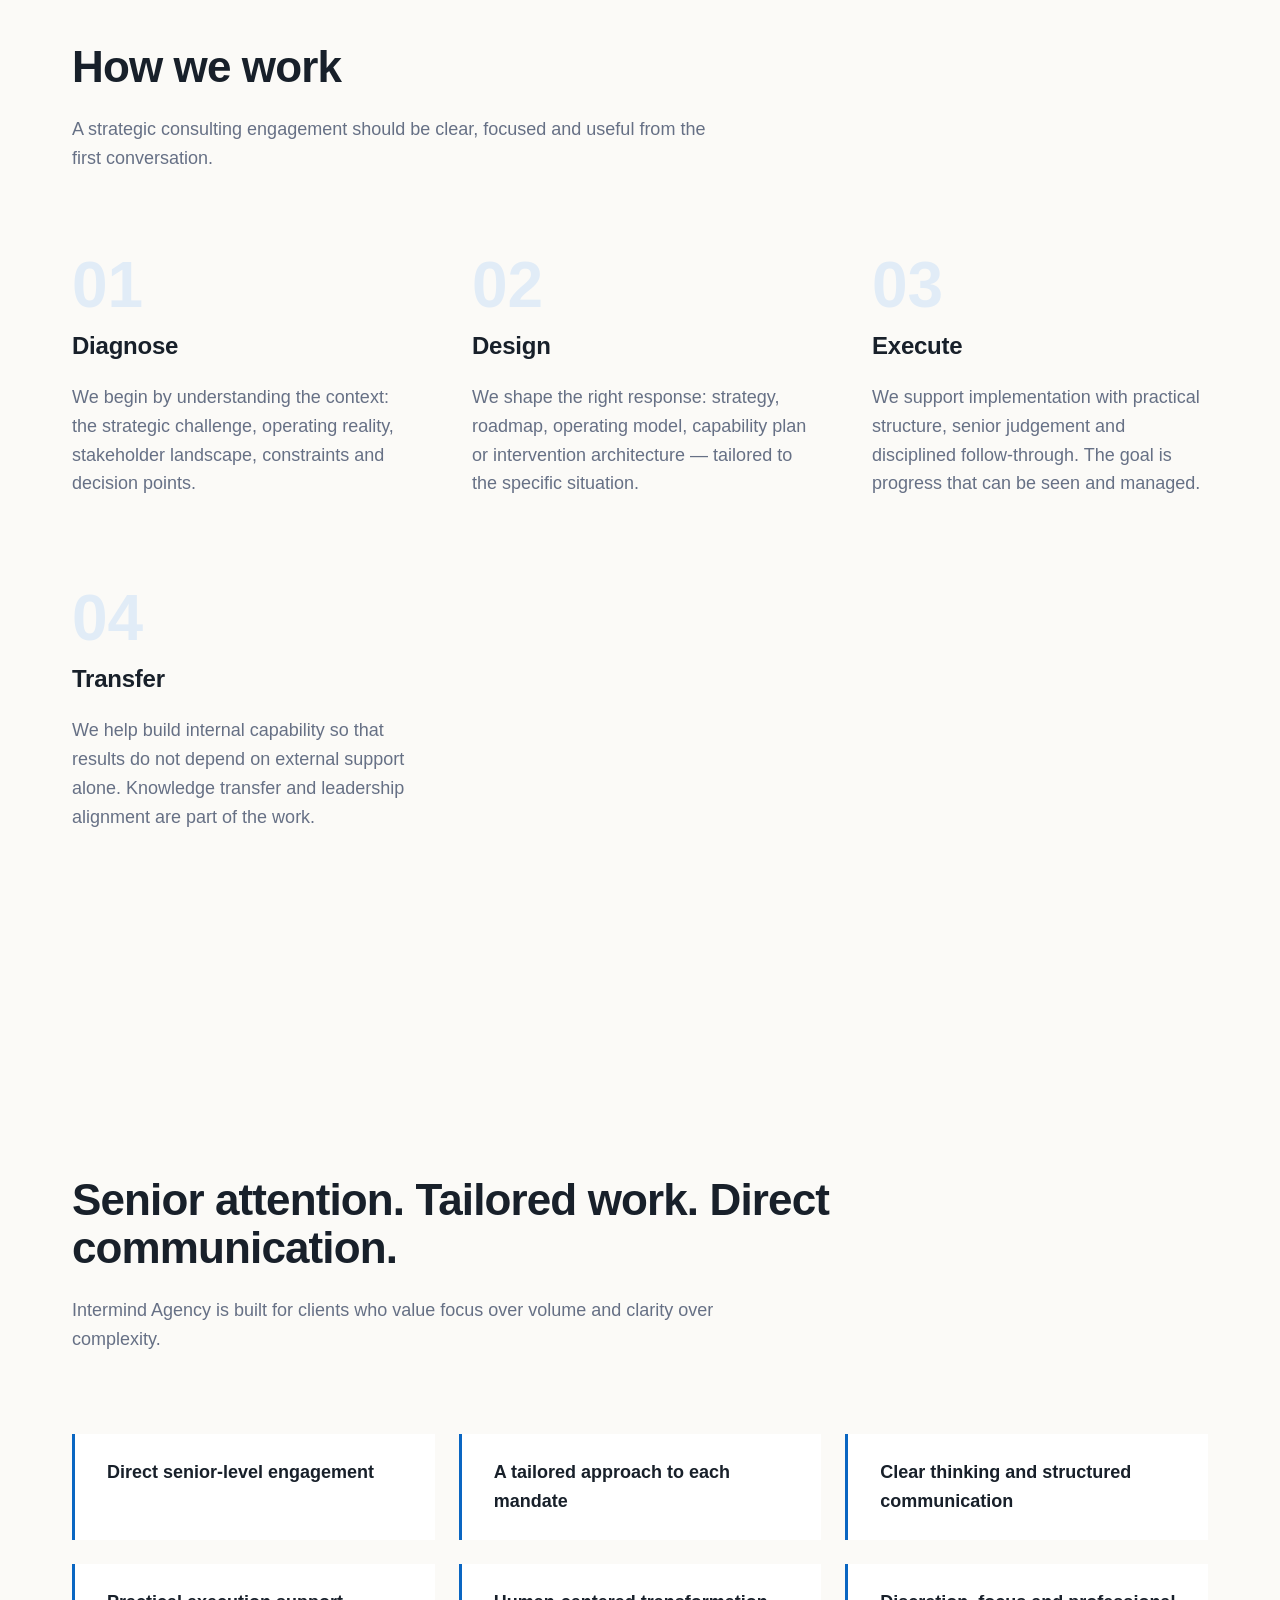
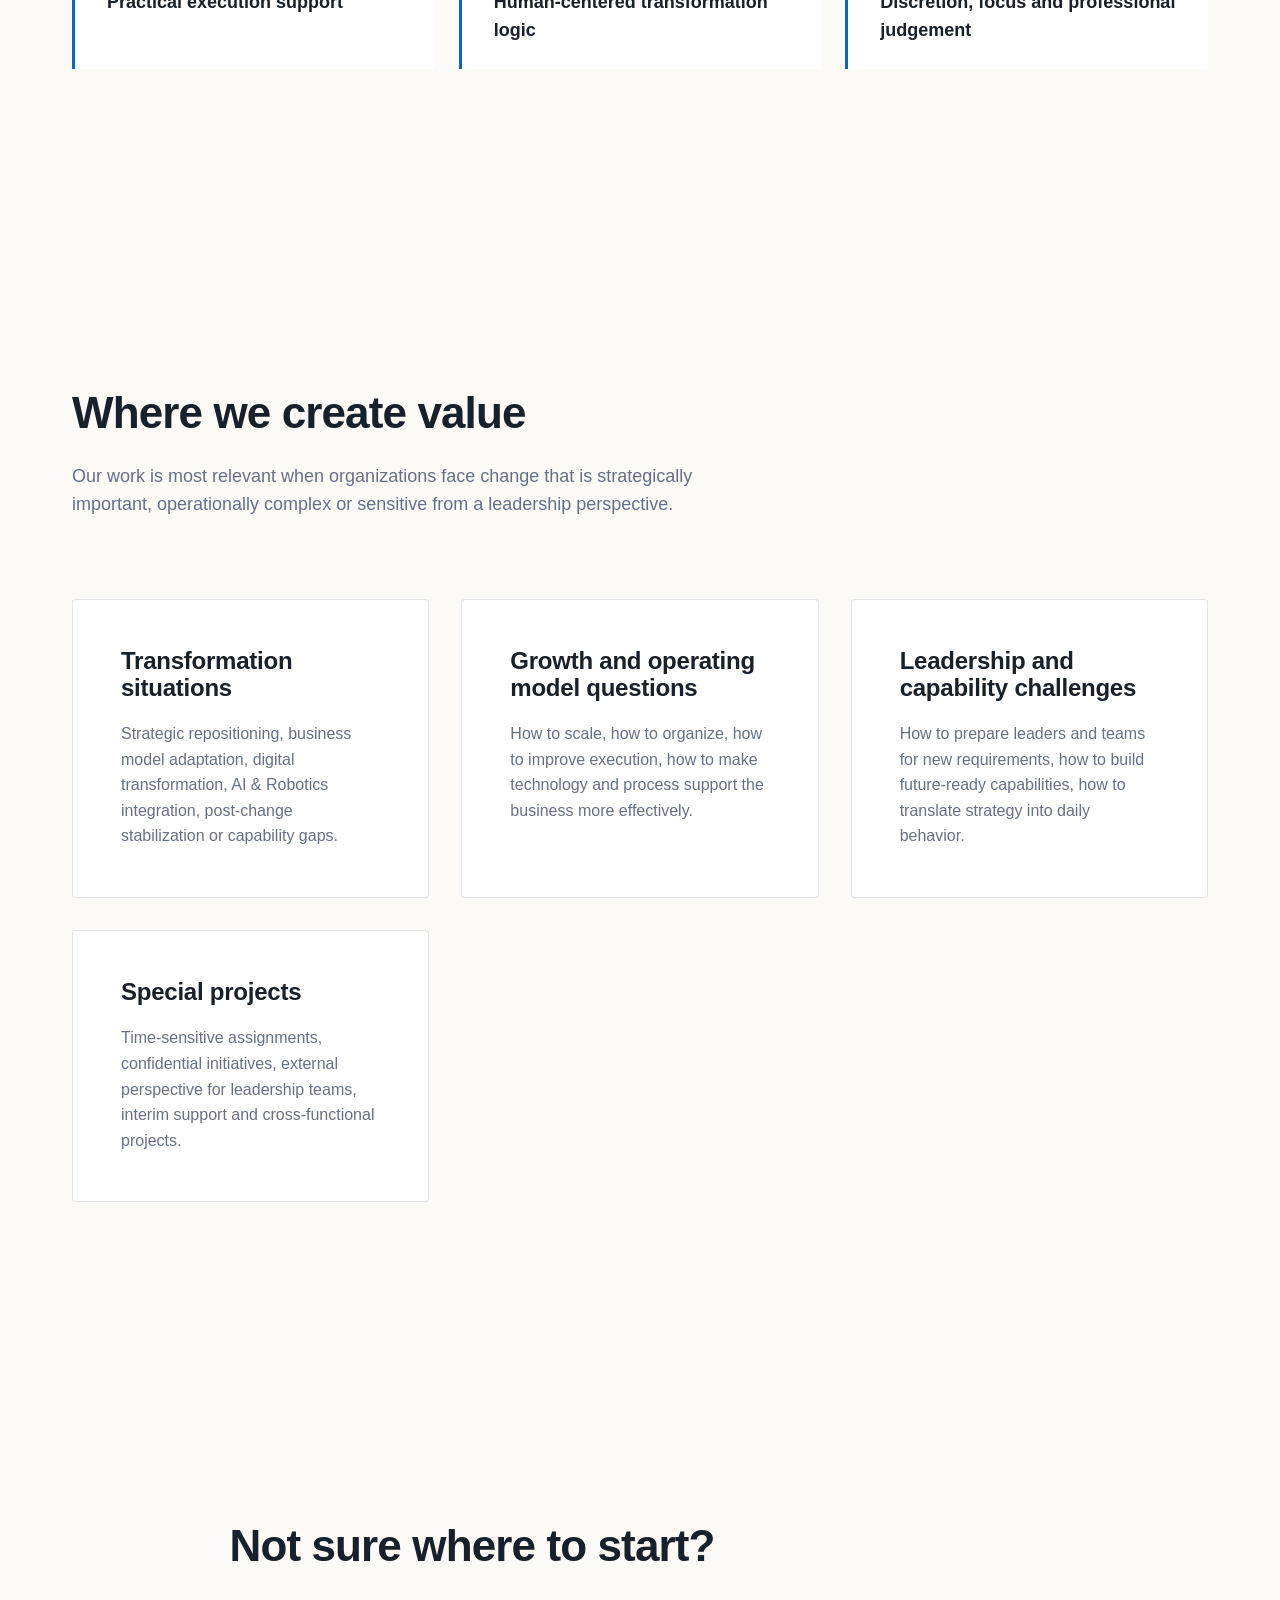
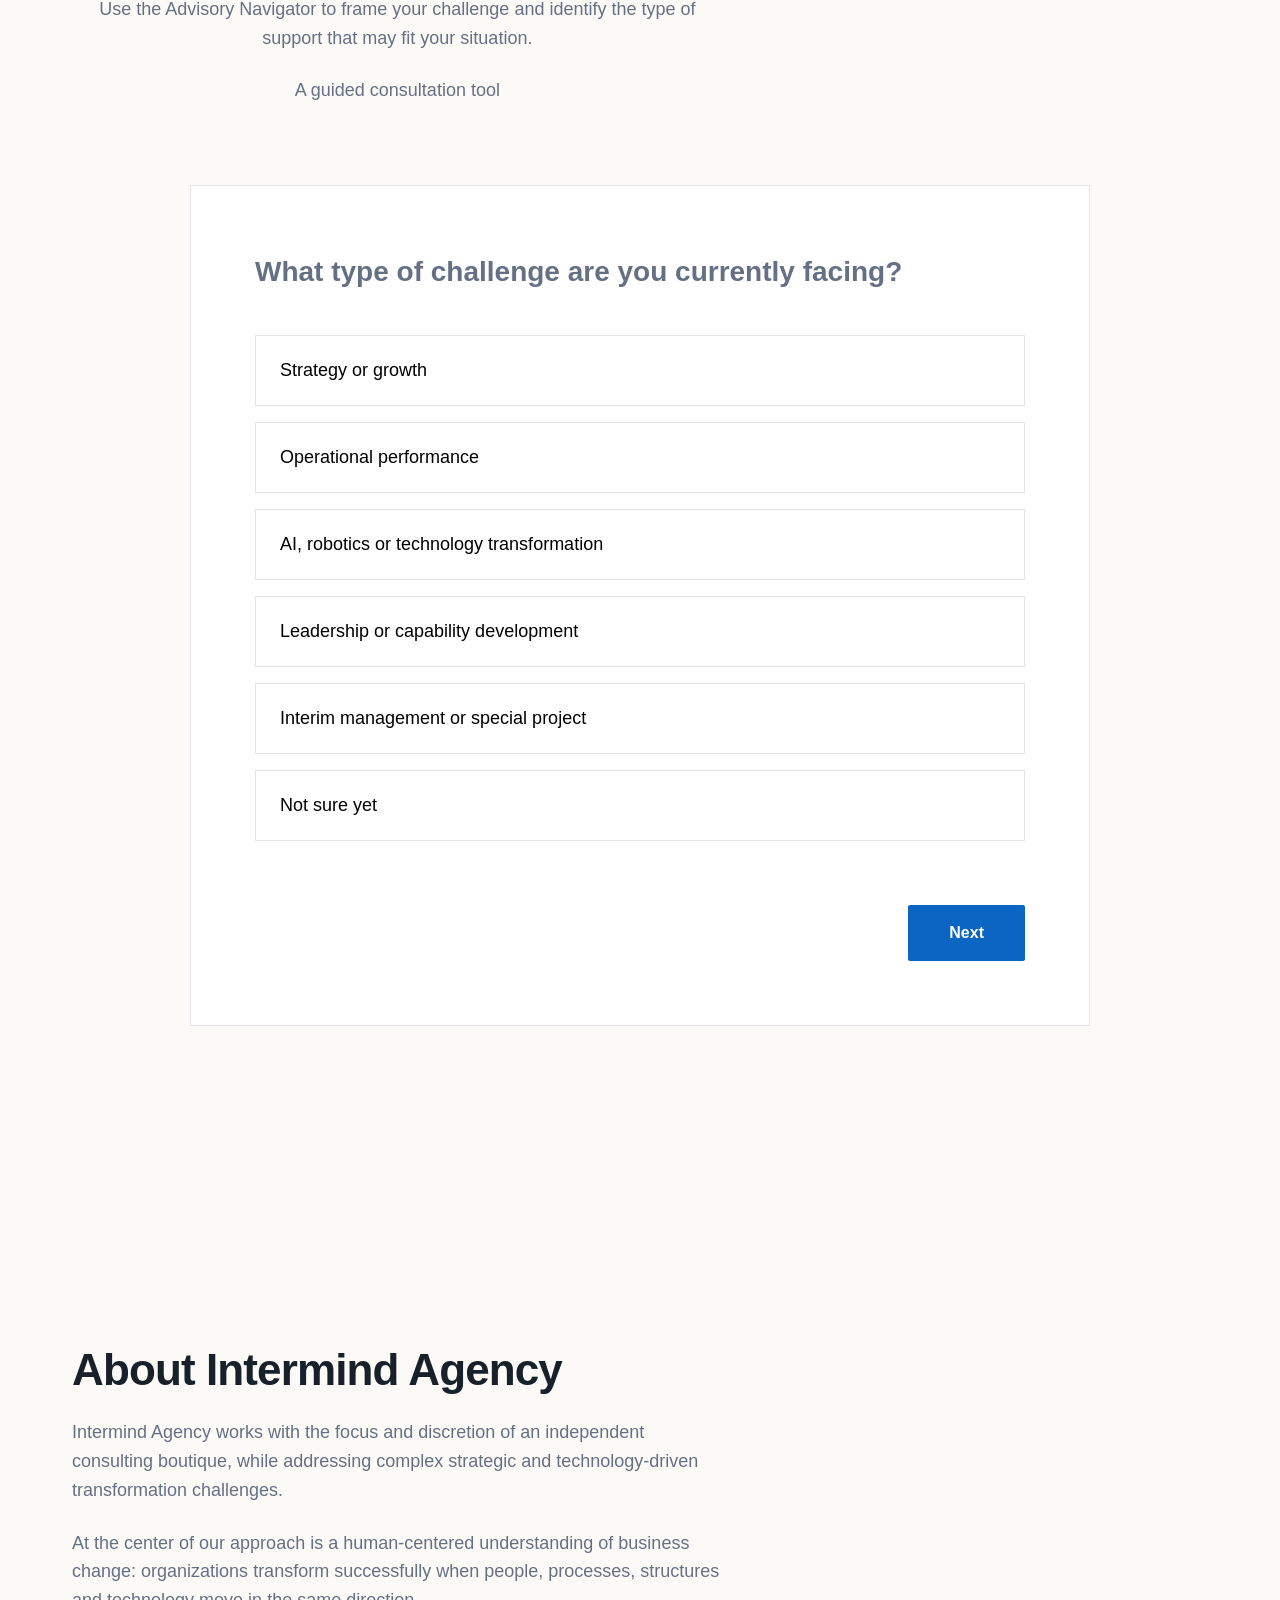
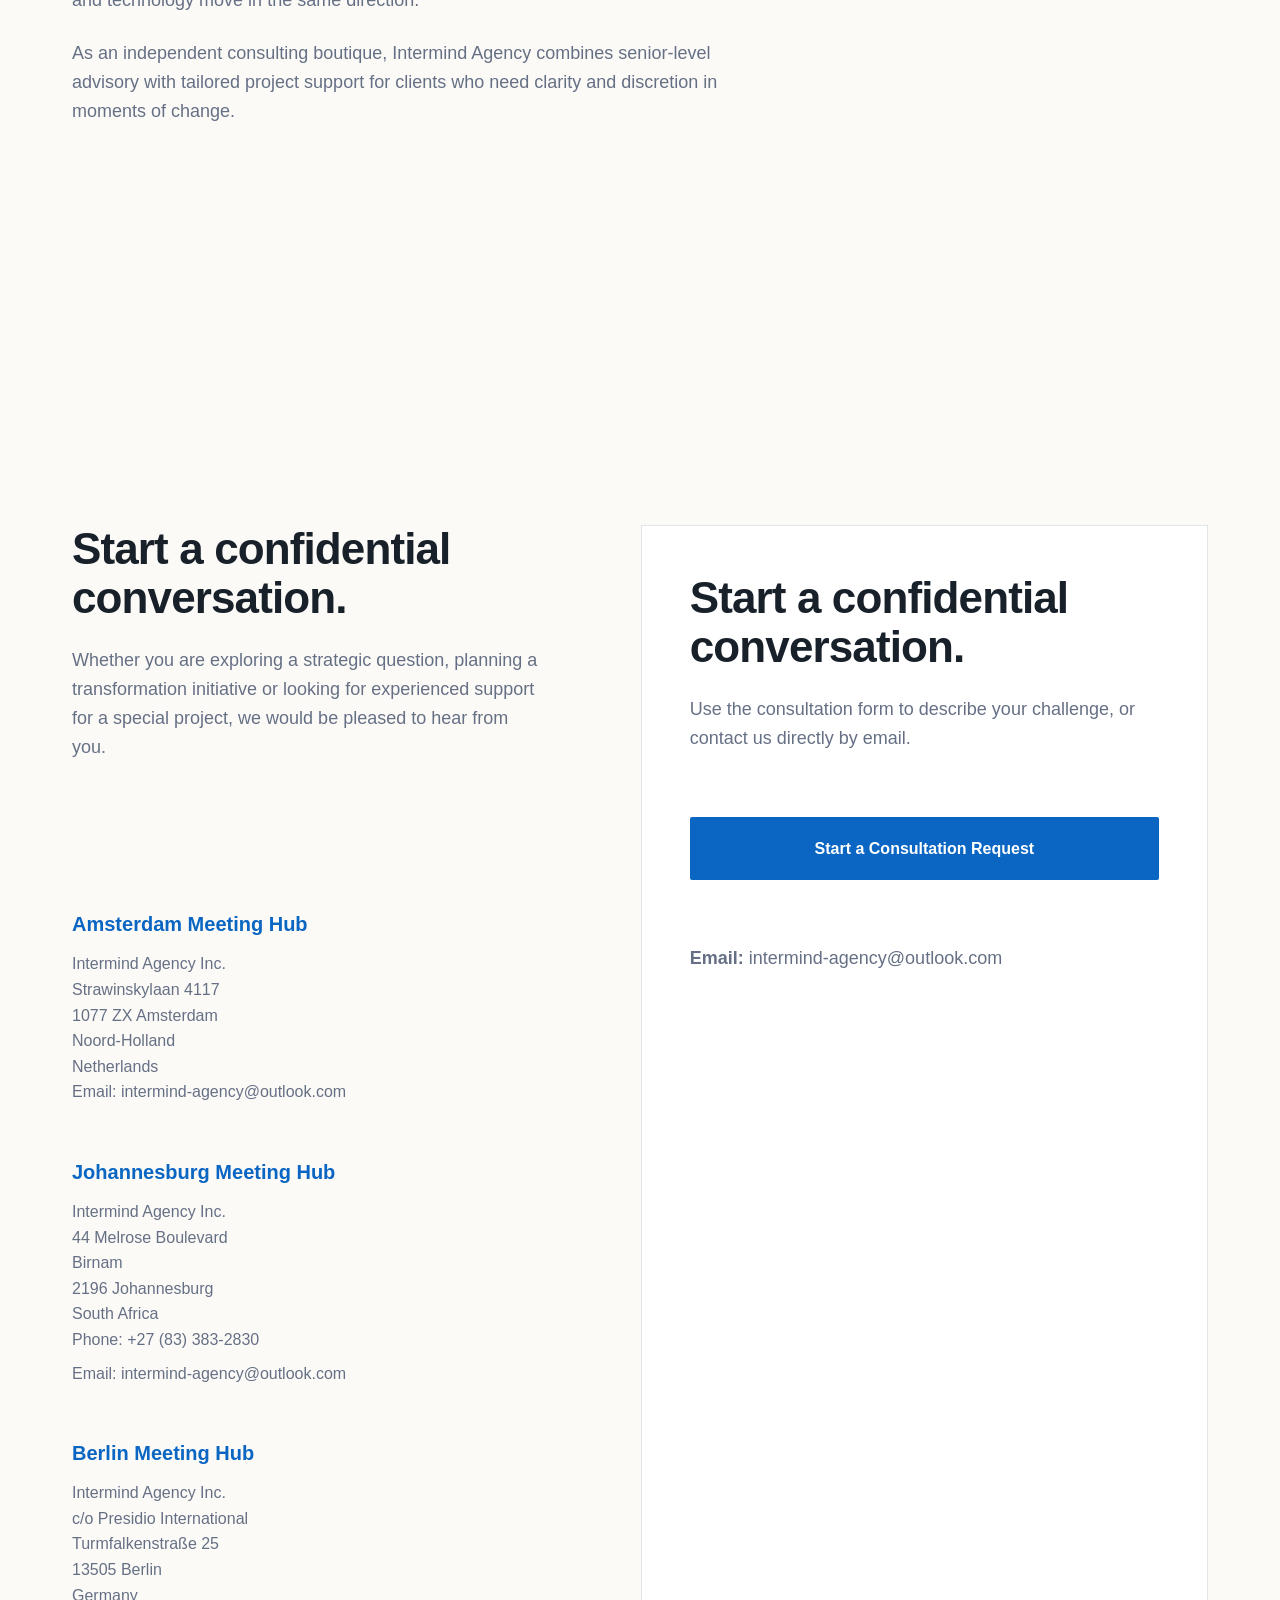
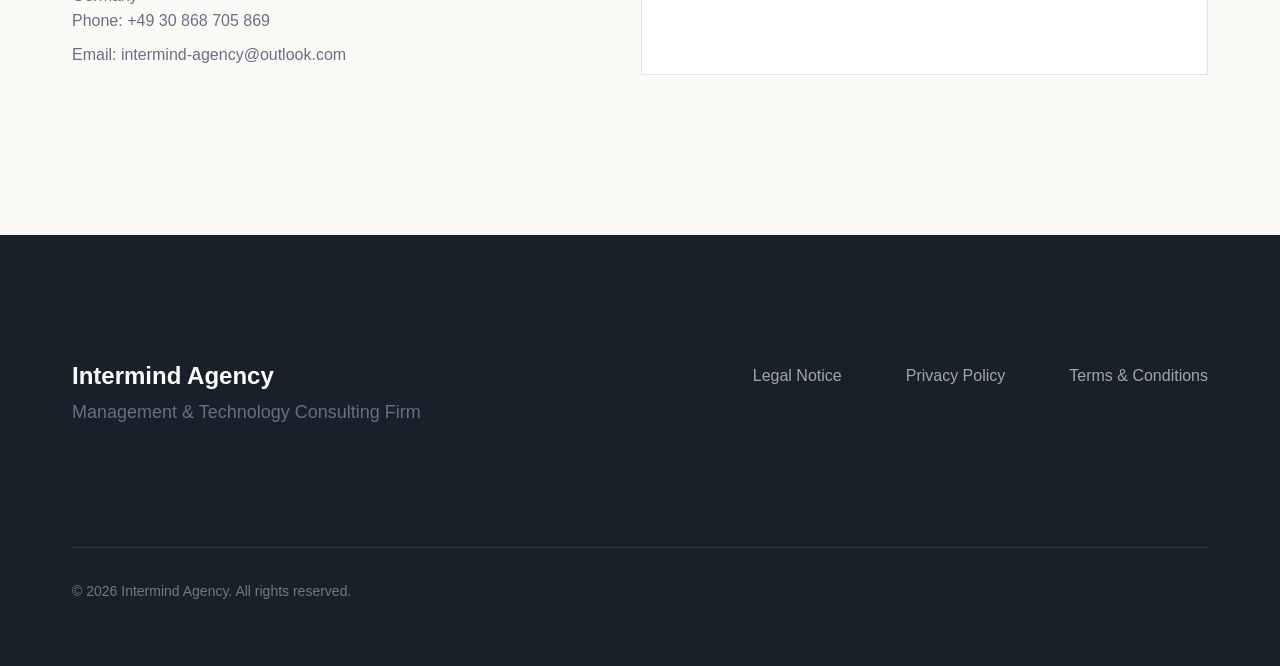
==== commit 069c6496: "Refine positioning and Hero wording for Strategy & AI focus" ====
--- a/index.html
+++ b/index.html
@@ -3,13 +3,13 @@
 <head>
     <meta charset="UTF-8">
     <meta name="viewport" content="width=device-width, initial-scale=1.0">
-    <title>Intermind Agency | Boutique Management & Technology Consulting</title>
-    <meta name="description" content="Intermind Agency is a boutique consulting firm for strategy, transformation, digital advisory, capability building and interim management.">
-    <meta name="keywords" content="management consulting, technology consulting, boutique consulting firm, strategy consulting, transformation consulting, digital transformation advisory, operational excellence, leadership development, capability building, interim management">
+    <title>Intermind Agency | Management & Technology Consulting</title>
+    <meta name="description" content="Intermind Agency provides management and technology consulting for strategy, AI, digital transformation, robotics, automation and capability building.">
+    <meta name="keywords" content="management consulting, technology consulting, strategy consulting, AI advisory, robotics consulting, automation consulting, digital transformation, transformation consulting, capability building, interim management">
     
     <!-- Open Graph -->
-    <meta property="og:title" content="Intermind Agency | Boutique Management & Technology Consulting">
-    <meta property="og:description" content="Boutique consulting helping organizations navigate strategy, transformation and capability building with clarity and discretion.">
+    <meta property="og:title" content="Intermind Agency | Management & Technology Consulting">
+    <meta property="og:description" content="Intermind Agency provides management and technology consulting for strategy, AI, digital transformation, robotics, automation and capability building.">
     <meta property="og:type" content="website">
     <meta property="og:site_name" content="Intermind Agency">
 
@@ -41,9 +41,8 @@
             <div class="container">
                 <div class="hero-content">
                     <span class="hero-label">Management & Technology Consulting Firm</span>
-                    <h1>Boutique consulting for strategy, transformation and capability building.</h1>
-                    <p>We help organizations turn complexity into clarity through senior advisory, structured execution and human-centered transformation.</p>
-                    <div class="hero-btns">
+                    <h1>Management and technology consulting for strategy, AI and transformation.</h1>
+                    <p>Intermind Agency helps organizations navigate complex change across strategy, digital transformation, AI, robotics and capability building — with clarity, discretion and practical execution.</p>                    <div class="hero-btns">
                         <a href="#contact" class="btn btn-primary">Start a Conversation</a>
                         <a href="#approach" class="btn btn-secondary">Explore Our Approach</a>
                     </div>
@@ -109,7 +108,7 @@
             <div class="container">
                 <div class="section-intro">
                     <h2>How we work</h2>
-                    <p>A boutique consulting engagement should be clear, focused and useful from the first conversation.</p>
+                    <p>A strategic consulting engagement should be clear, focused and useful from the first conversation.</p>
                 </div>
                 <div class="approach-steps">
                     <div class="approach-step">
@@ -136,7 +135,7 @@
             </div>
         </section>
 
-        <!-- Boutique Advantage Section -->
+        <!-- Focused Advisory Section -->
         <section id="advantage">
             <div class="container">
                 <div class="section-intro">
@@ -264,9 +263,9 @@
             <div class="container">
                 <div class="section-intro">
                     <h2>About Intermind Agency</h2>
-                    <p>Intermind Agency is a boutique management and technology consulting firm focused on strategy, transformation and capability building.</p>
-                    <p>At the center of the approach is a human-centered understanding of business change: organizations transform successfully when people, processes, structures and technology move in the same direction.</p>
-                    <p>We work with clients who need clarity, discretion and practical support in moments of change.</p>
+                    <p>Intermind Agency works with the focus and discretion of an independent consulting boutique, while addressing complex strategic and technology-driven transformation challenges.</p>
+                    <p>At the center of our approach is a human-centered understanding of business change: organizations transform successfully when people, processes, structures and technology move in the same direction.</p>
+                    <p>As an independent consulting boutique, Intermind Agency combines senior-level advisory with tailored project support for clients who need clarity and discretion in moments of change.</p>
                 </div>
             </div>
         </section>
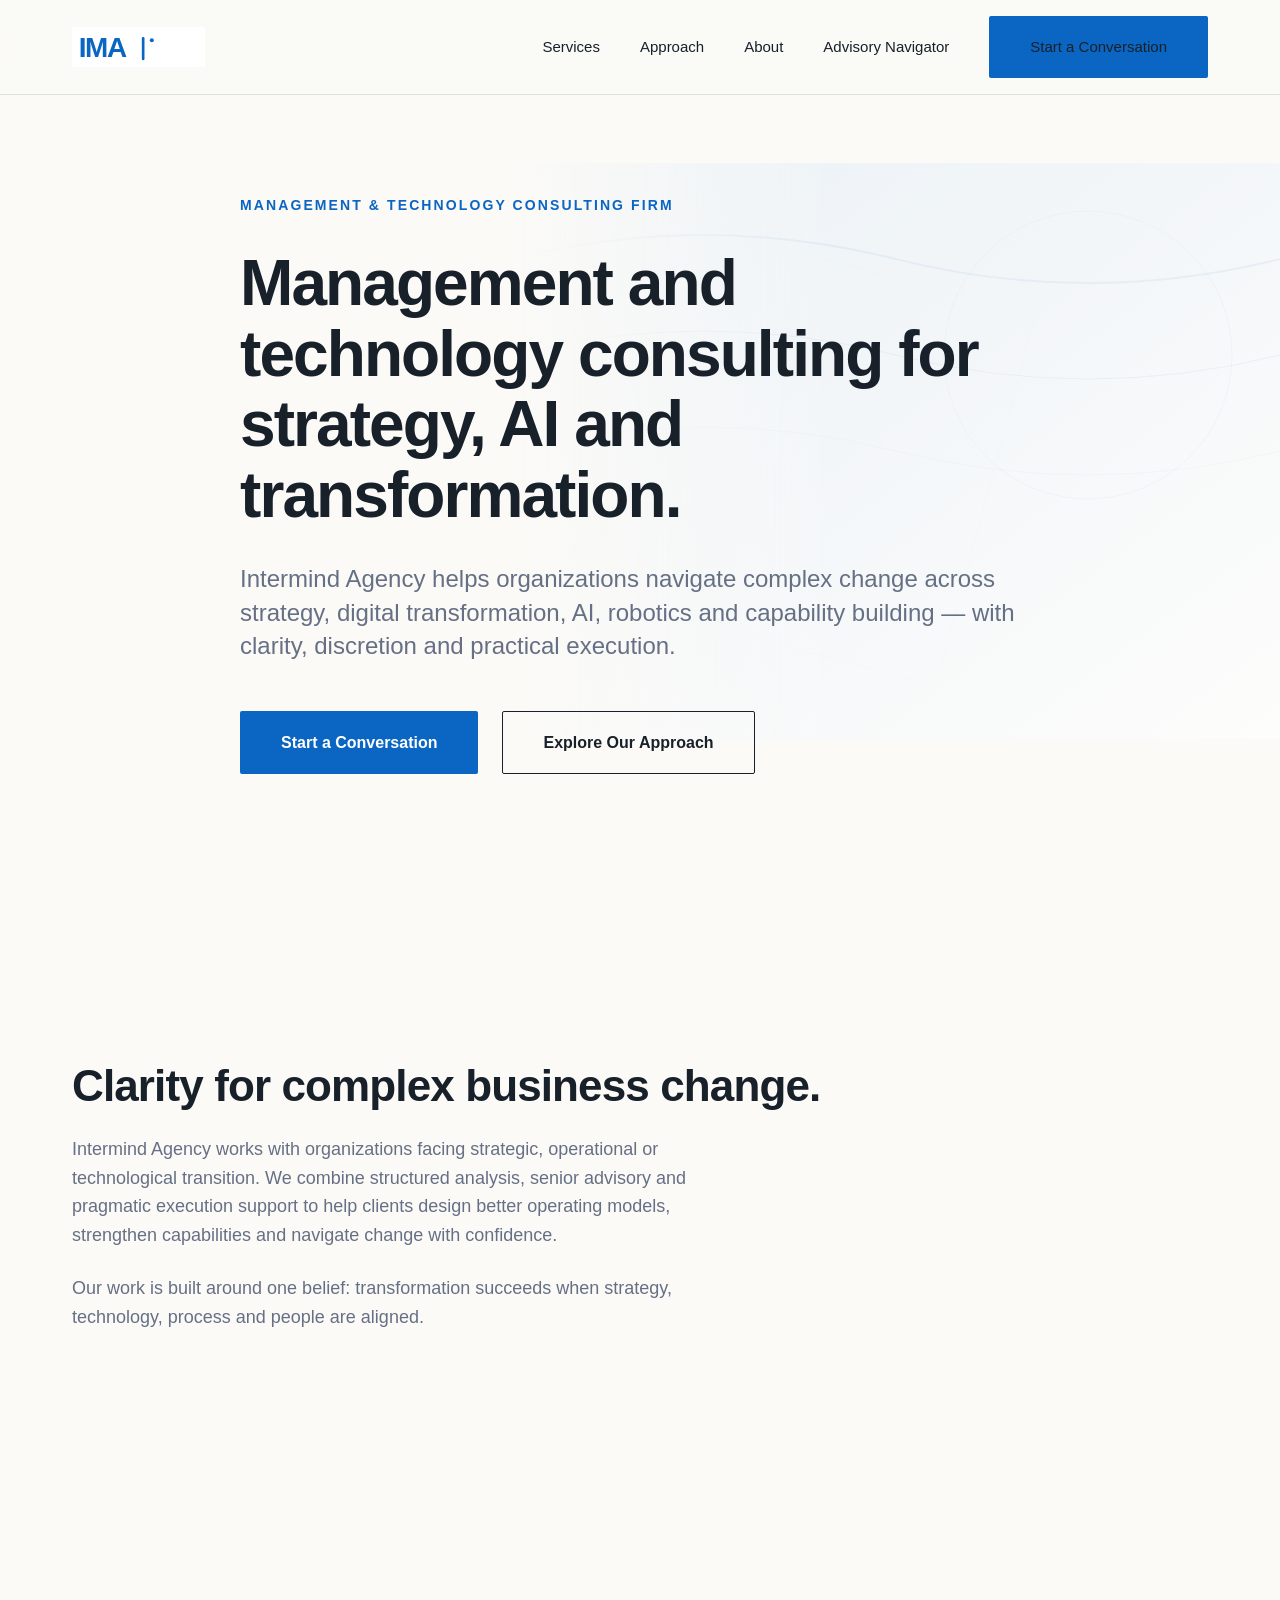
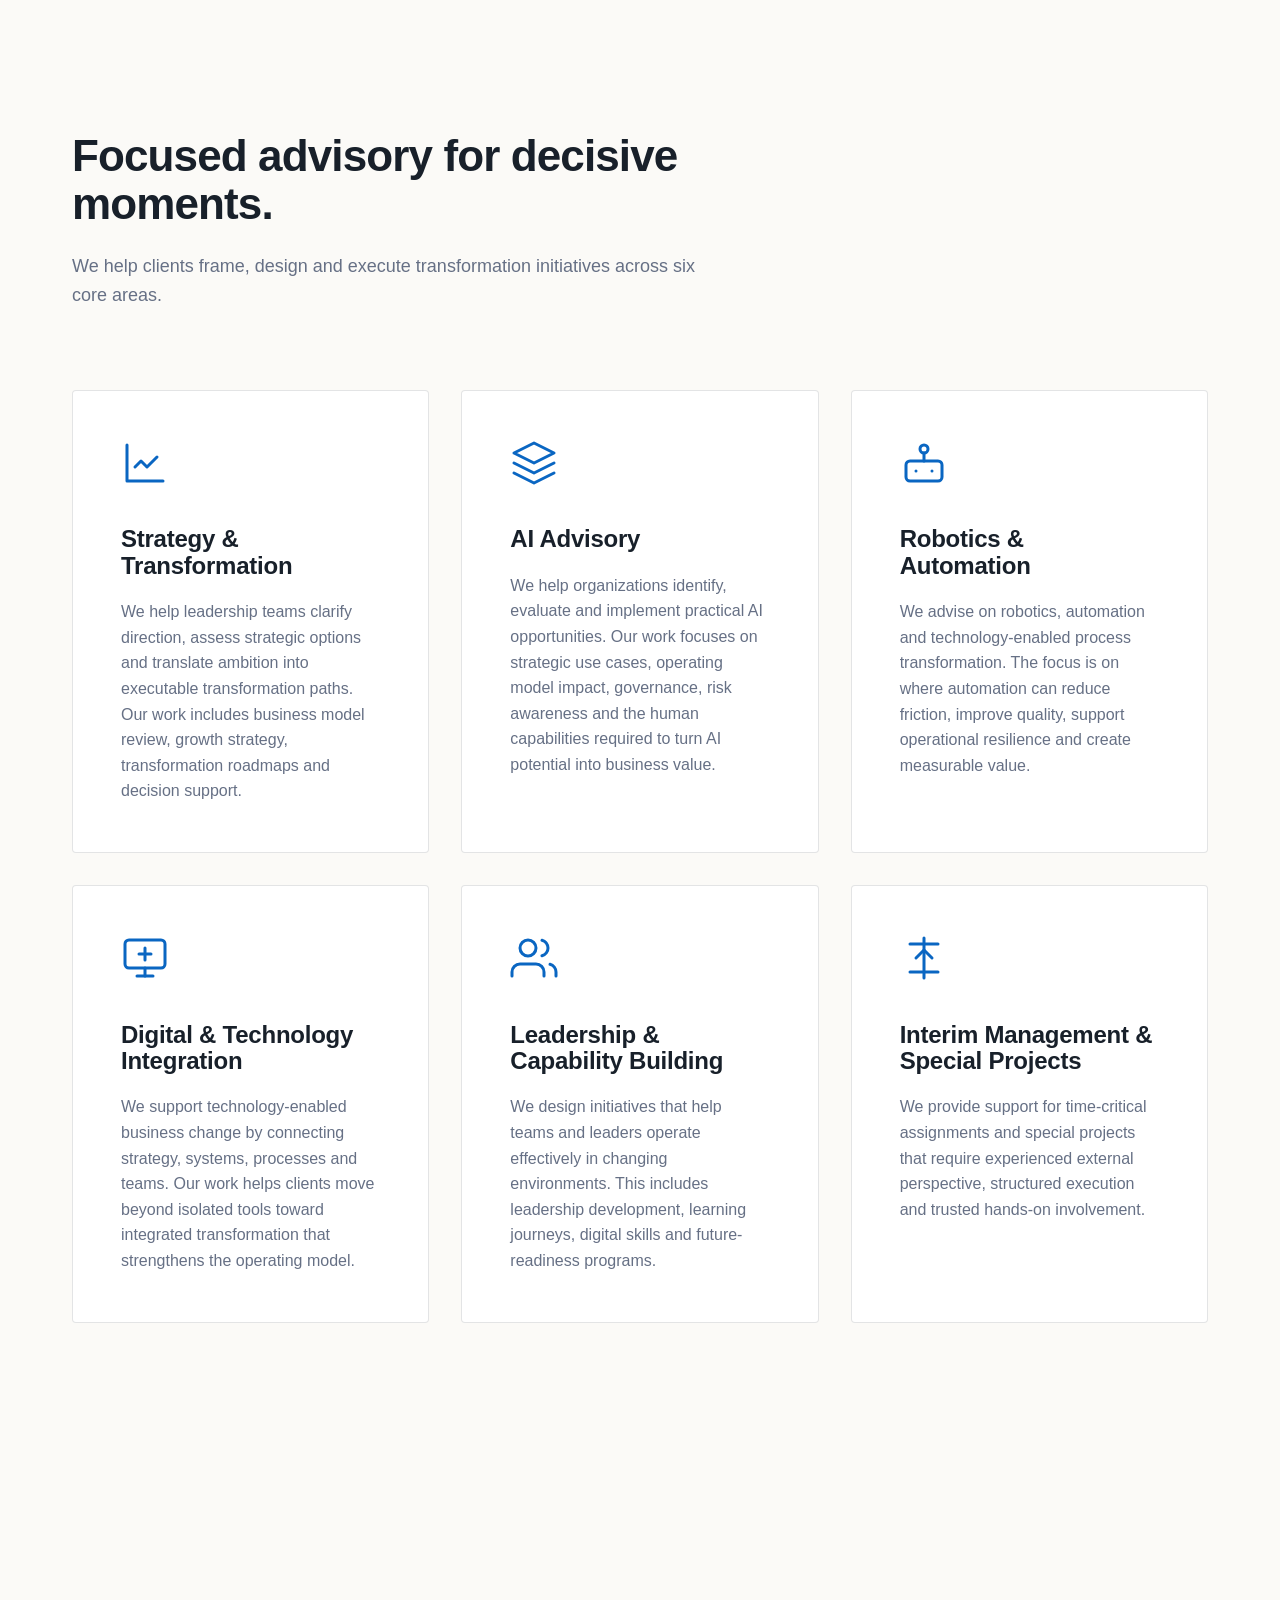
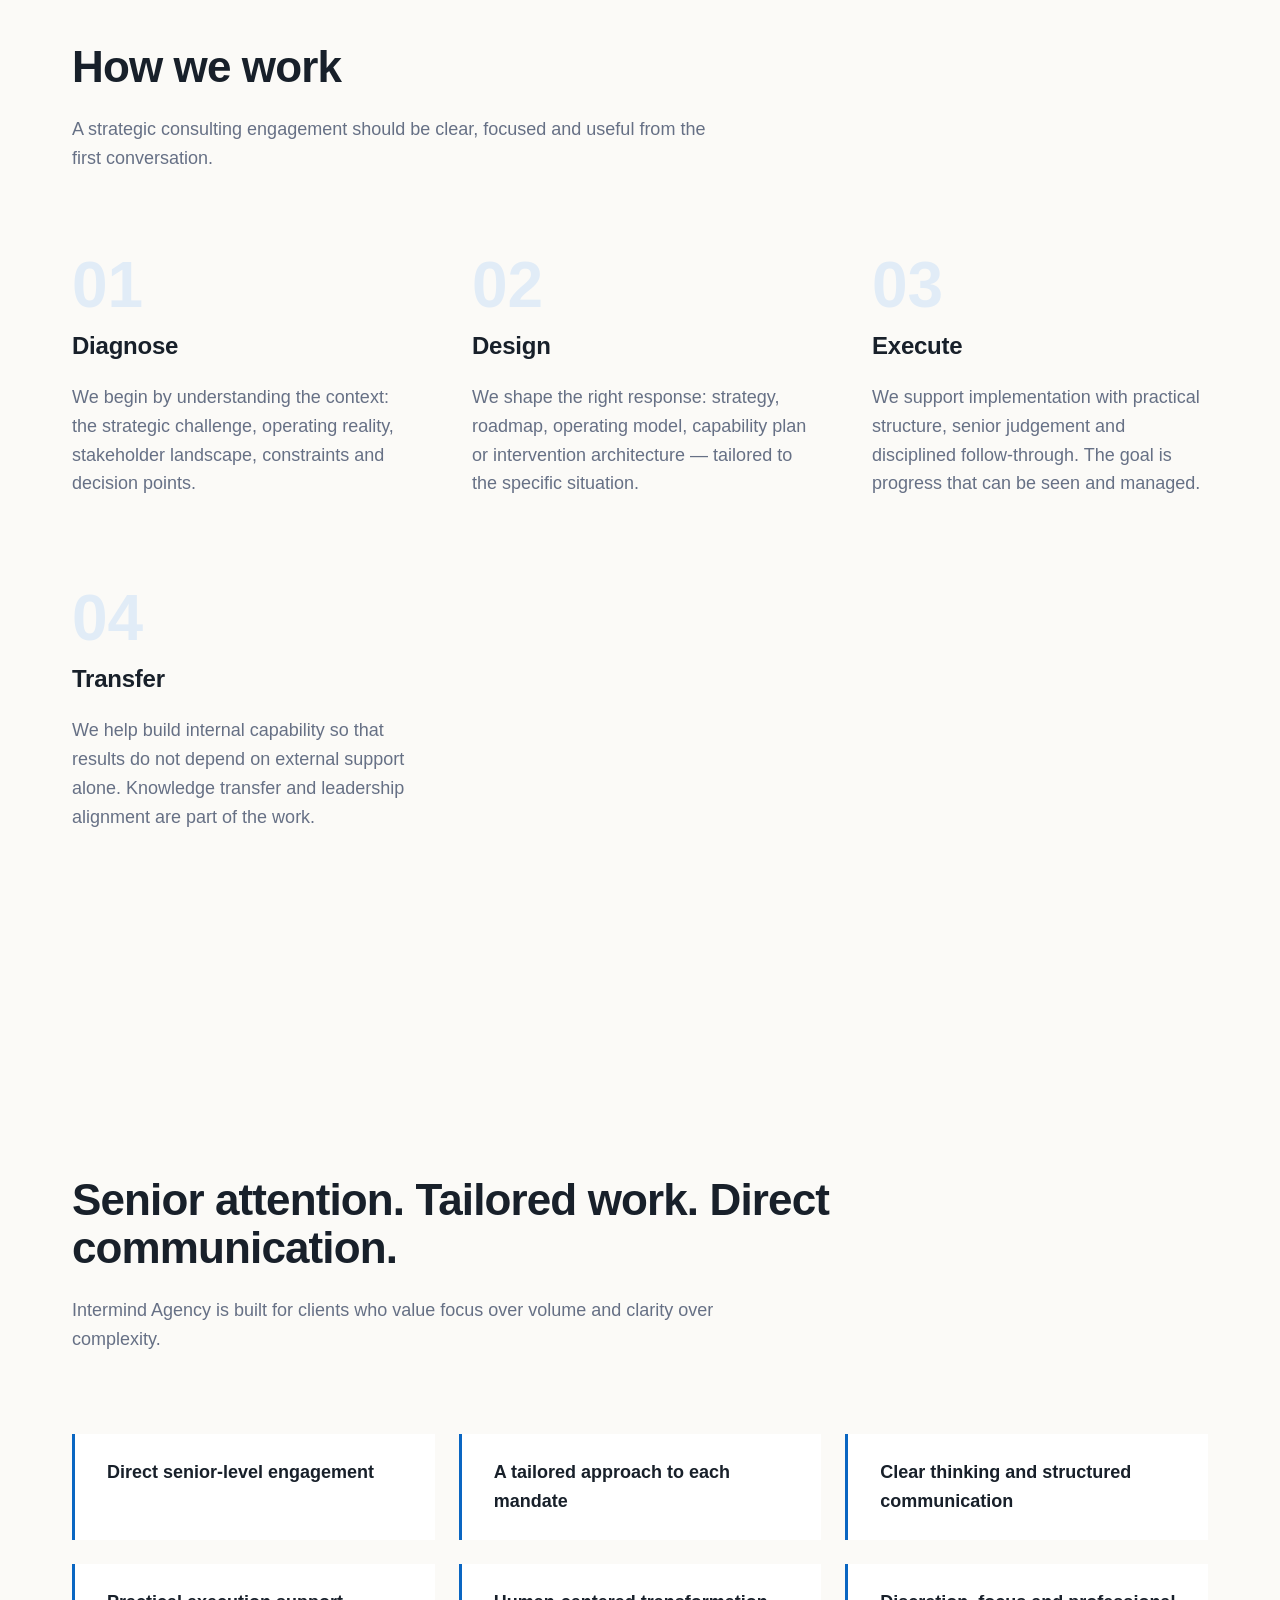
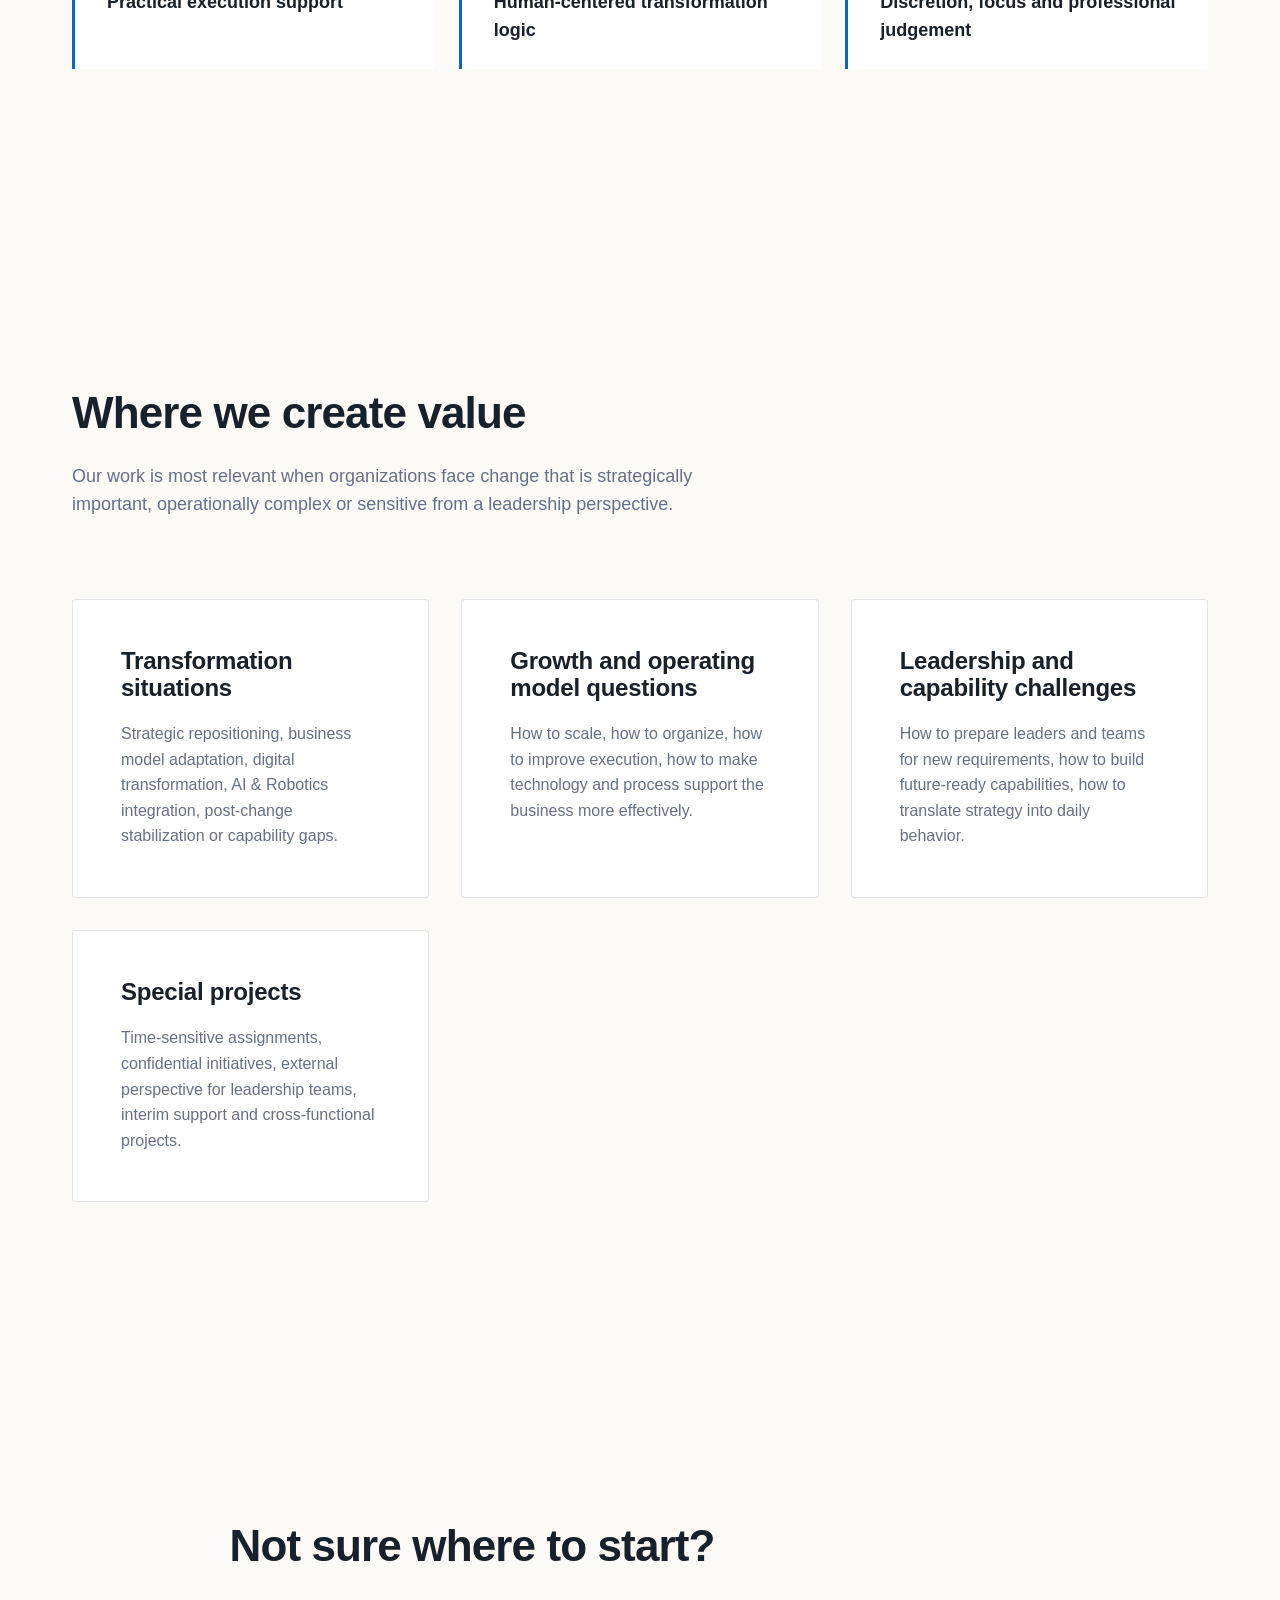
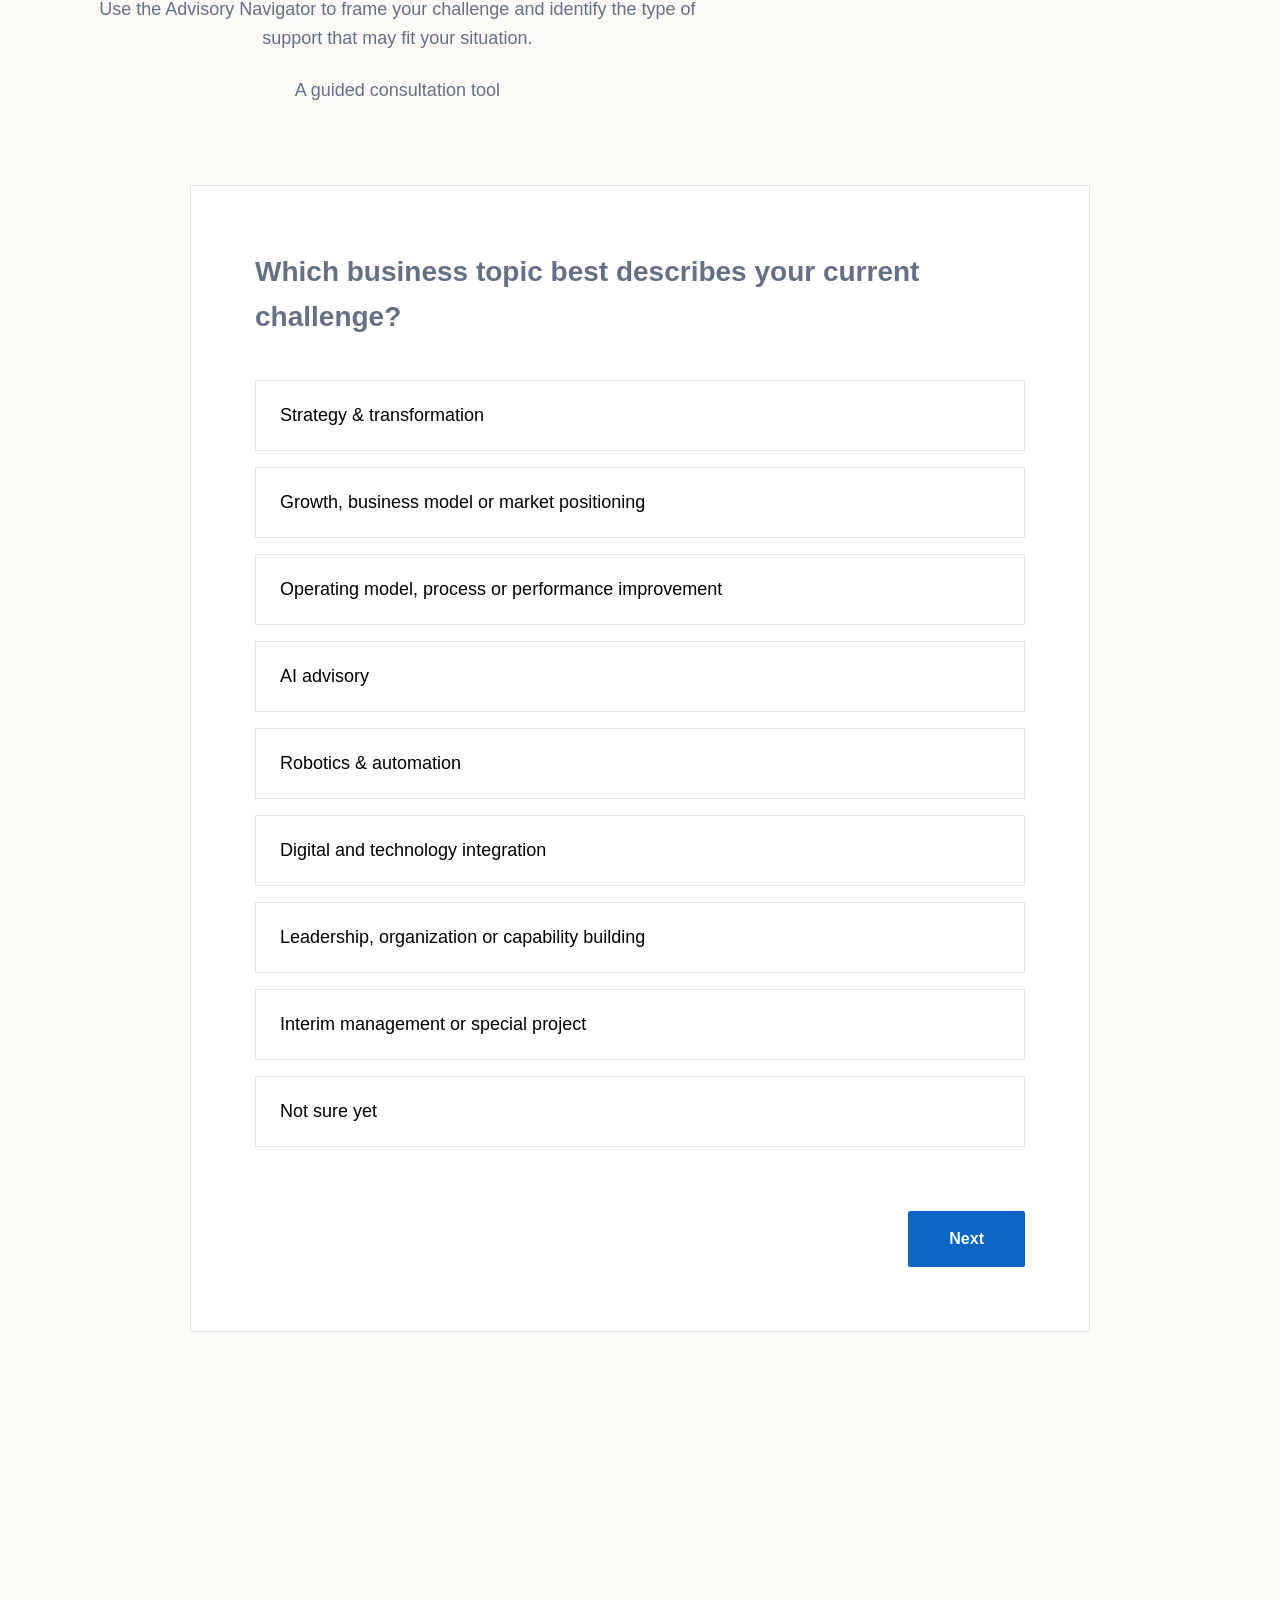
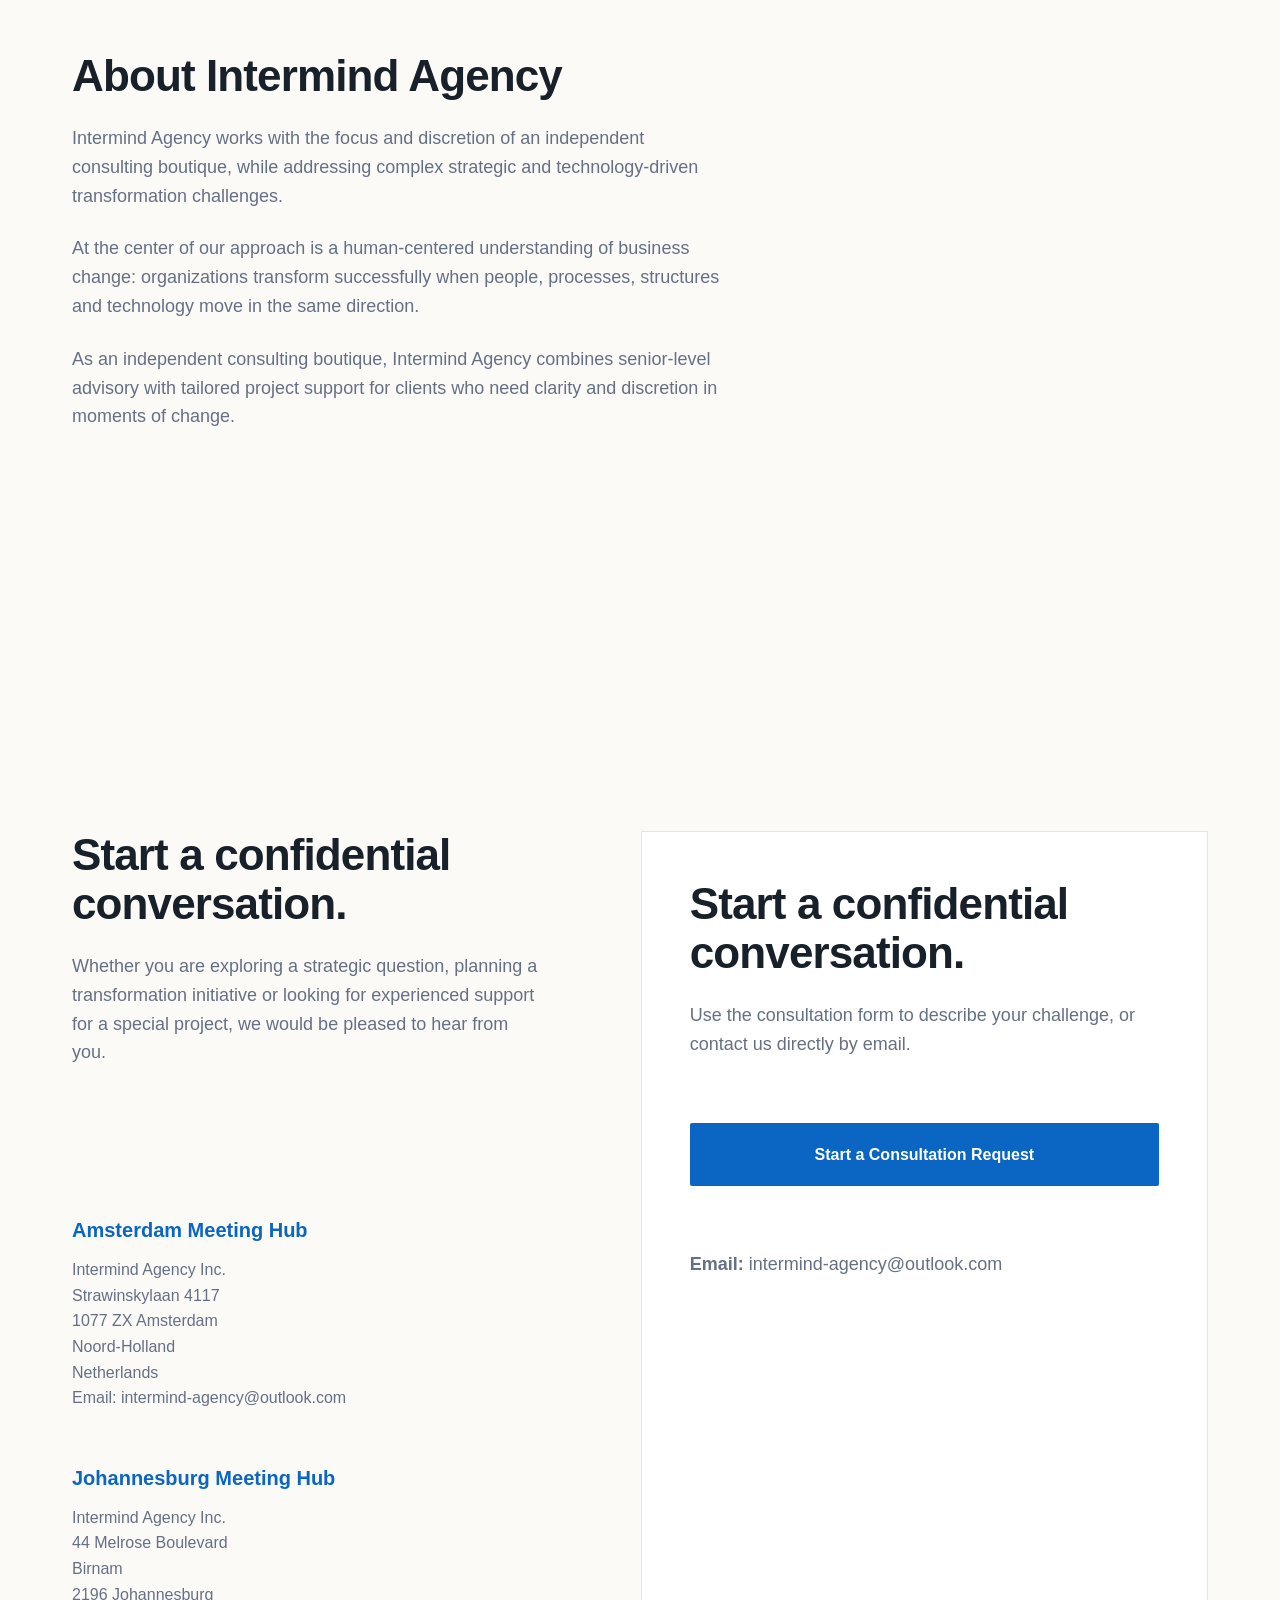
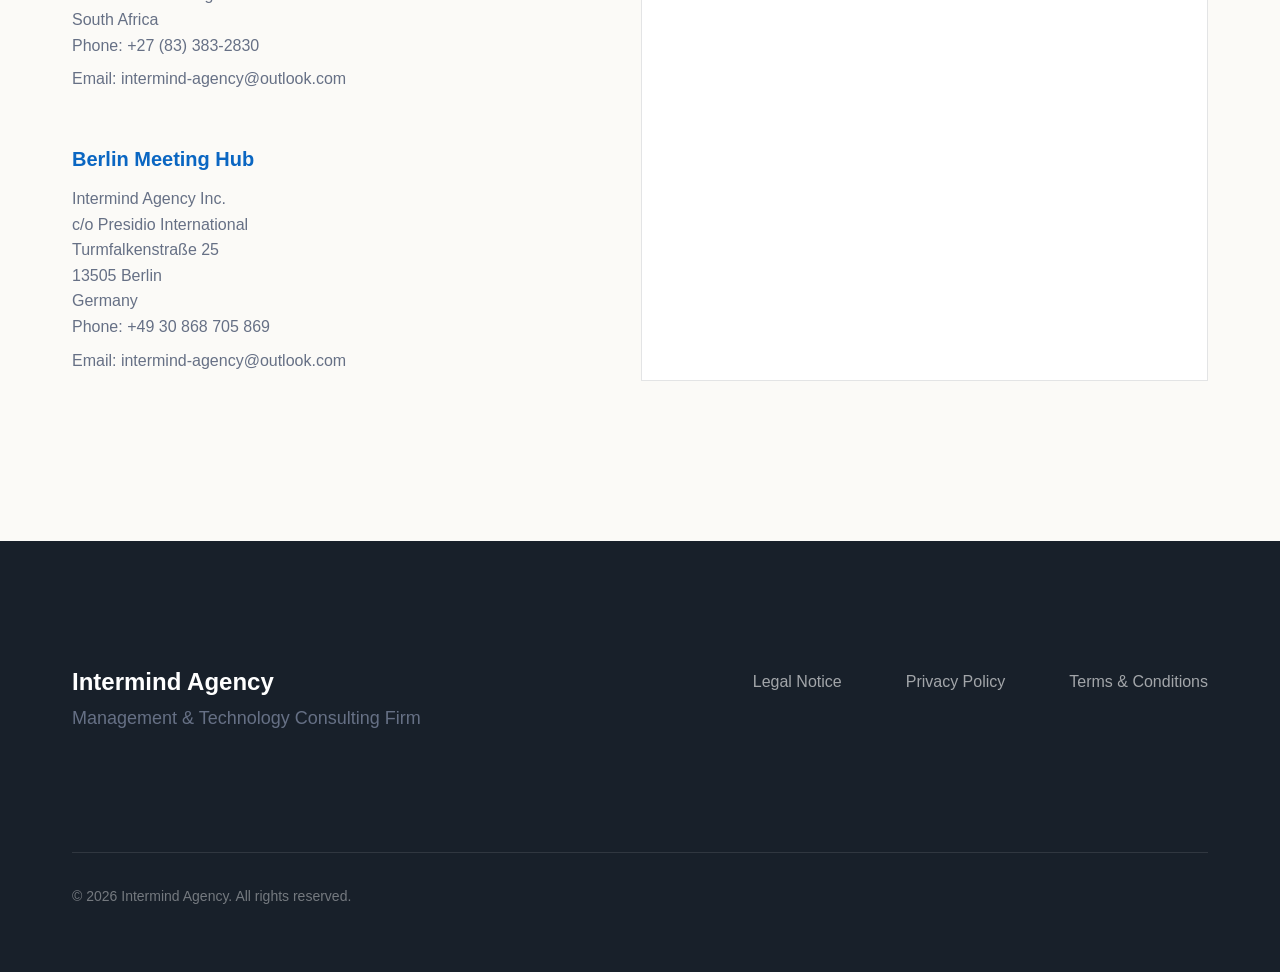
==== commit 54524f93: "Update Advisory Navigator: expand to 5 levels, separate AI/Robotics, and refine Tally summary logic" ====
--- a/index.html
+++ b/index.html
@@ -191,59 +191,81 @@
                 </div>
 
                 <div class="navigator-wrapper" id="advisory-navigator">
-                    <!-- Step 1 -->
+                    <!-- Step 1: Strategic entry point -->
                     <div class="navigator-step active">
-                        <p class="navigator-question">What type of challenge are you currently facing?</p>
-                        <div class="options-list">
-                            <button class="option-btn">Strategy or growth</button>
-                            <button class="option-btn">Operational performance</button>
-                            <button class="option-btn">AI, robotics or technology transformation</button>
-                            <button class="option-btn">Leadership or capability development</button>
+                        <p class="navigator-question">Which business topic best describes your current challenge?</p>
+                        <div class="options-list">
+                            <button class="option-btn">Strategy & transformation</button>
+                            <button class="option-btn">Growth, business model or market positioning</button>
+                            <button class="option-btn">Operating model, process or performance improvement</button>
+                            <button class="option-btn">AI advisory</button>
+                            <button class="option-btn">Robotics & automation</button>
+                            <button class="option-btn">Digital and technology integration</button>
+                            <button class="option-btn">Leadership, organization or capability building</button>
                             <button class="option-btn">Interim management or special project</button>
                             <button class="option-btn">Not sure yet</button>
                         </div>
                     </div>
 
-                    <!-- Step 2 -->
-                    <div class="navigator-step">
-                        <p class="navigator-question">What best describes the current situation?</p>
-                        <div class="options-list">
-                            <button class="option-btn">We need clarity before making a decision.</button>
-                            <button class="option-btn">We have a strategy but need an execution path.</button>
-                            <button class="option-btn">Our processes or structures are limiting performance.</button>
-                            <button class="option-btn">AI or Robotics change is affecting the organization.</button>
-                            <button class="option-btn">Leaders or teams need to build new capabilities.</button>
-                            <button class="option-btn">We need experienced temporary support.</button>
-                        </div>
-                    </div>
-
-                    <!-- Step 3 -->
-                    <div class="navigator-step">
-                        <p class="navigator-question">What kind of support are you looking for?</p>
-                        <div class="options-list">
-                            <button class="option-btn">Senior advisory</button>
-                            <button class="option-btn">AI or Robotics strategy design</button>
-                            <button class="option-btn">Implementation support</button>
-                            <button class="option-btn">Workshops or capability building</button>
-                            <button class="option-btn">Interim management</button>
+                    <!-- Step 2: Current business situation -->
+                    <div class="navigator-step">
+                        <p class="navigator-question">What best describes the situation you are facing now?</p>
+                        <div class="options-list">
+                            <button class="option-btn">We need clarity before making an important decision.</button>
+                            <button class="option-btn">We have a direction, but the execution path is not yet clear.</button>
+                            <button class="option-btn">Our current structures, processes or responsibilities slow us down.</button>
+                            <button class="option-btn">Technology, AI or automation could create value, but we need a realistic roadmap.</button>
+                            <button class="option-btn">A transformation initiative is already running and needs stronger structure or momentum.</button>
+                            <button class="option-btn">Leaders or teams need to adapt to new requirements.</button>
+                            <button class="option-btn">We need experienced temporary support for a sensitive or time-critical assignment.</button>
+                            <button class="option-btn">The situation is complex and we first need a confidential discussion.</button>
+                        </div>
+                    </div>
+
+                    <!-- Step 3: Desired outcome -->
+                    <div class="navigator-step">
+                        <p class="navigator-question">What would a successful outcome look like?</p>
+                        <div class="options-list">
+                            <button class="option-btn">A clear strategic decision or recommendation.</button>
+                            <button class="option-btn">A practical roadmap with priorities, milestones and responsibilities.</button>
+                            <button class="option-btn">A better operating model, process design or governance structure.</button>
+                            <button class="option-btn">Validated AI use cases with business value, risks and implementation logic.</button>
+                            <button class="option-btn">A realistic robotics or automation opportunity assessment.</button>
+                            <button class="option-btn">Improved execution, coordination and progress in an active initiative.</button>
+                            <button class="option-btn">Stronger leadership alignment and internal capabilities.</button>
+                            <button class="option-btn">Temporary leadership, project ownership or trusted senior support.</button>
+                        </div>
+                    </div>
+
+                    <!-- Step 4: Support mode -->
+                    <div class="navigator-step">
+                        <p class="navigator-question">What type of support would be most useful?</p>
+                        <div class="options-list">
+                            <button class="option-btn">Senior advisory and decision support</button>
+                            <button class="option-btn">Diagnostic review and opportunity assessment</button>
+                            <button class="option-btn">Strategy, roadmap or operating model design</button>
+                            <button class="option-btn">Implementation support and project structuring</button>
+                            <button class="option-btn">Workshops, leadership alignment or capability building</button>
+                            <button class="option-btn">Interim management or hands-on special project support</button>
+                            <button class="option-btn">Confidential first conversation before defining the scope</button>
+                        </div>
+                    </div>
+
+                    <!-- Step 5: Timing and readiness -->
+                    <div class="navigator-step">
+                        <p class="navigator-question">What is your approximate timing or decision readiness?</p>
+                        <div class="options-list">
+                            <button class="option-btn">Immediate or urgent</button>
+                            <button class="option-btn">Within the next 1–3 months</button>
+                            <button class="option-btn">Within the next 3–6 months</button>
+                            <button class="option-btn">Early exploration without fixed timeline</button>
                             <button class="option-btn">Confidential discussion first</button>
                         </div>
                     </div>
 
-                    <!-- Step 4 -->
-                    <div class="navigator-step">
-                        <p class="navigator-question">What is the approximate time horizon?</p>
-                        <div class="options-list">
-                            <button class="option-btn">Immediate / urgent</button>
-                            <button class="option-btn">Next 1–3 months</button>
-                            <button class="option-btn">Next 3–6 months</button>
-                            <button class="option-btn">Exploratory / no fixed timeline</button>
-                        </div>
-                    </div>
-
                     <!-- Result Step -->
                     <div class="navigator-step">
-                        <p class="navigator-question">Your Situation Summary</p>
+                        <p class="navigator-question">Your Advisory Summary</p>
                         <div id="nav-summary-content"></div>
                     </div>
 
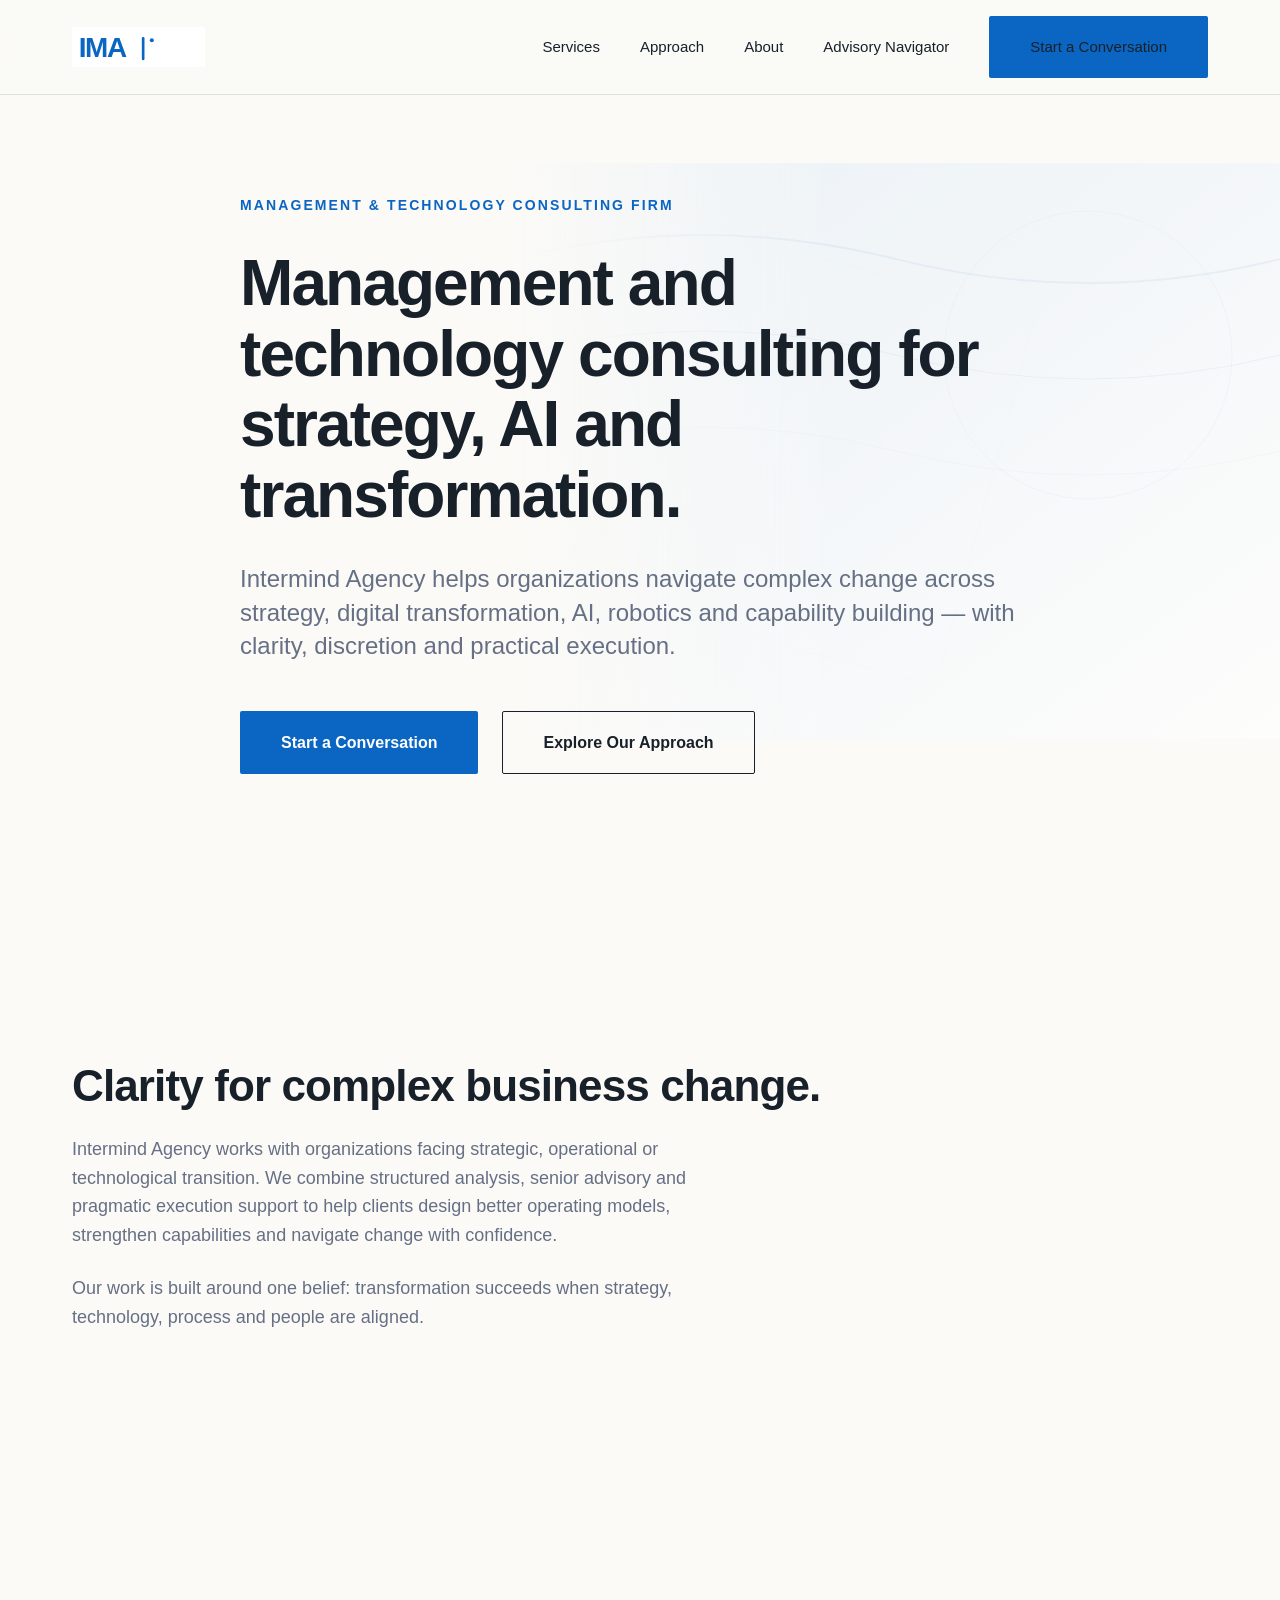
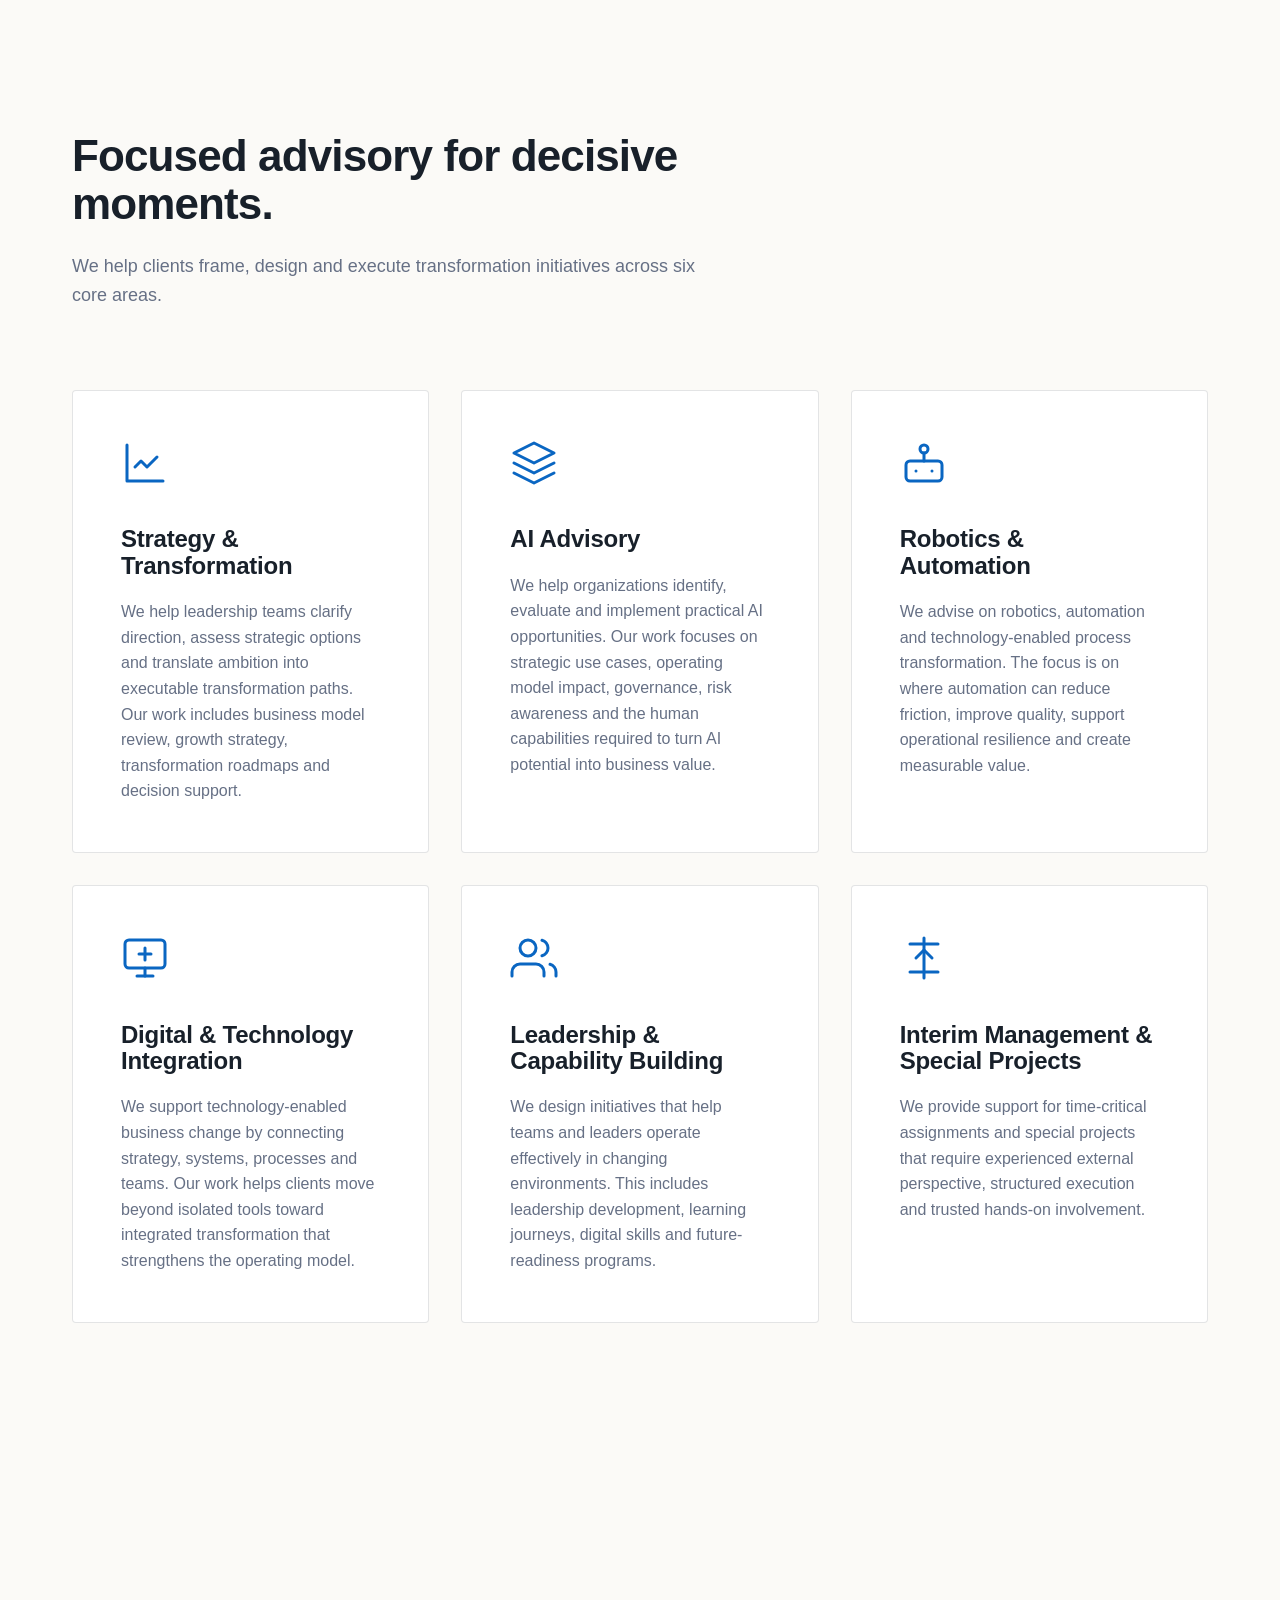
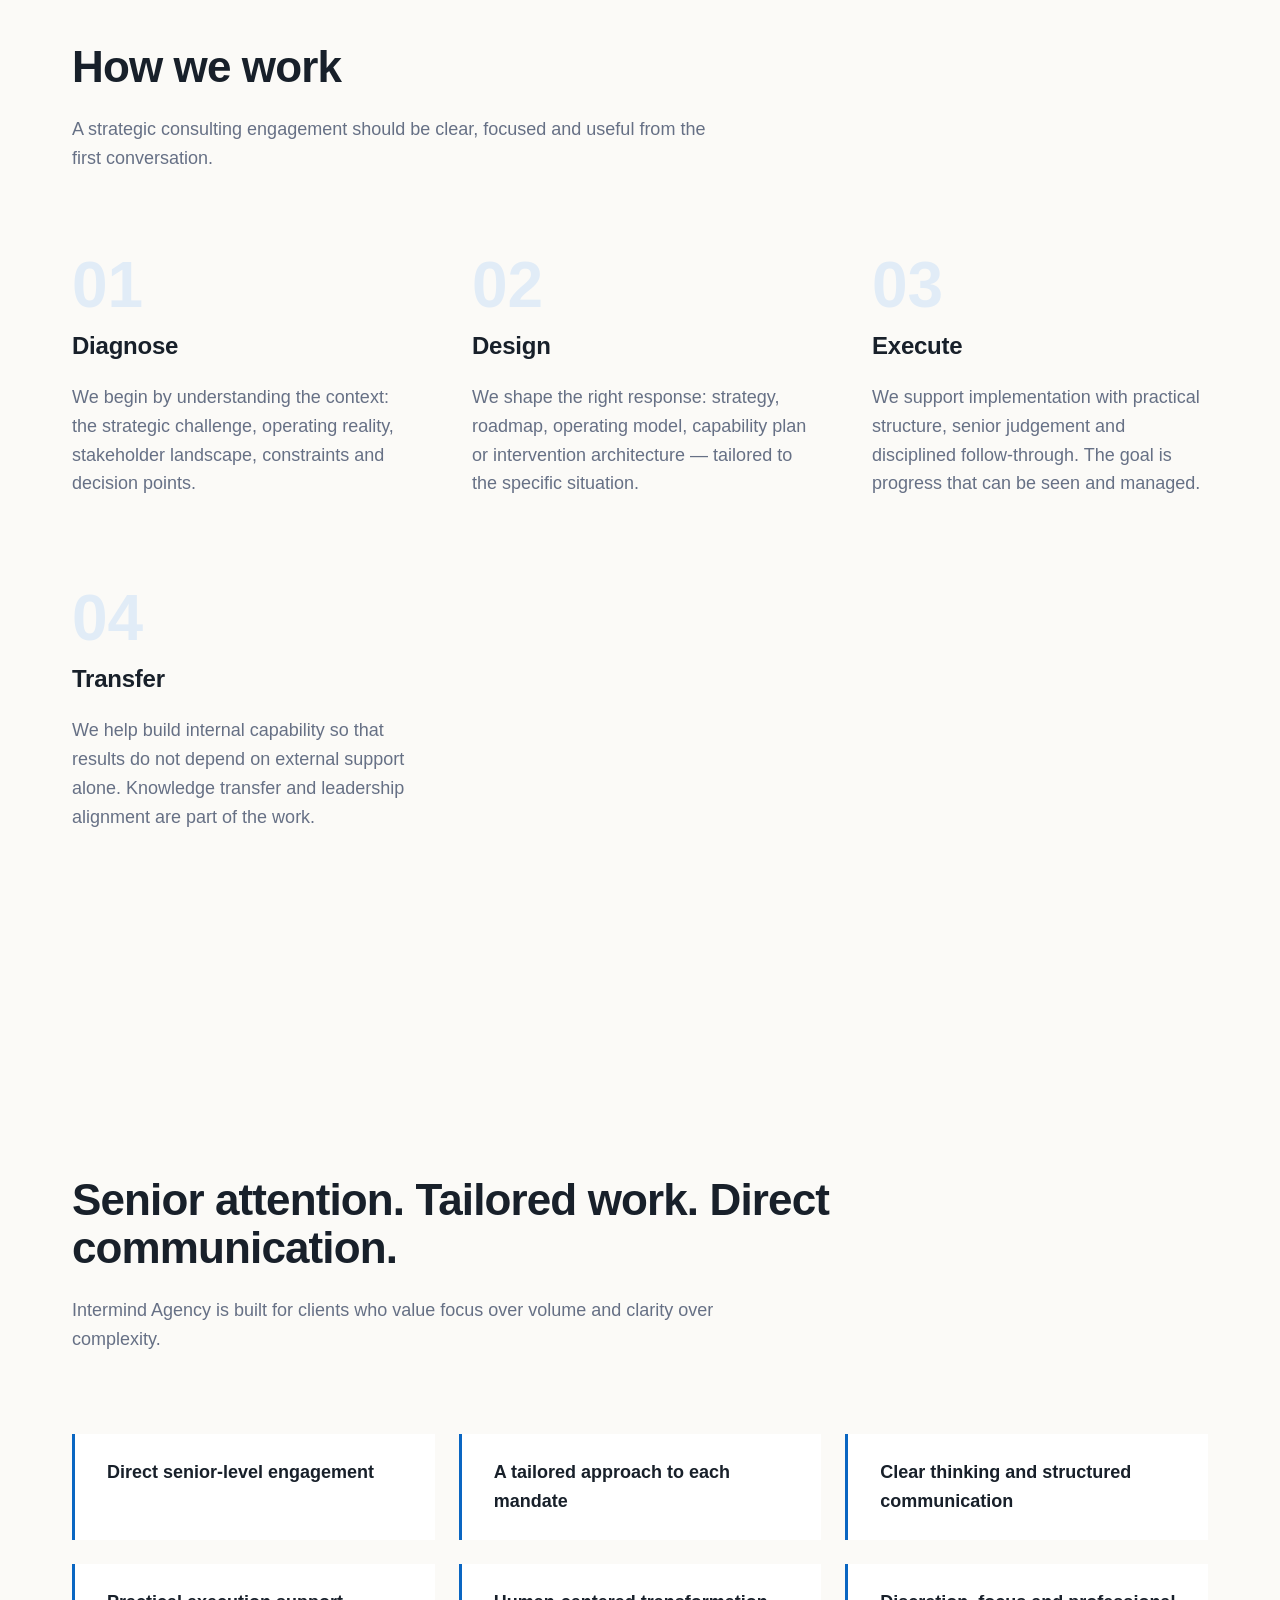
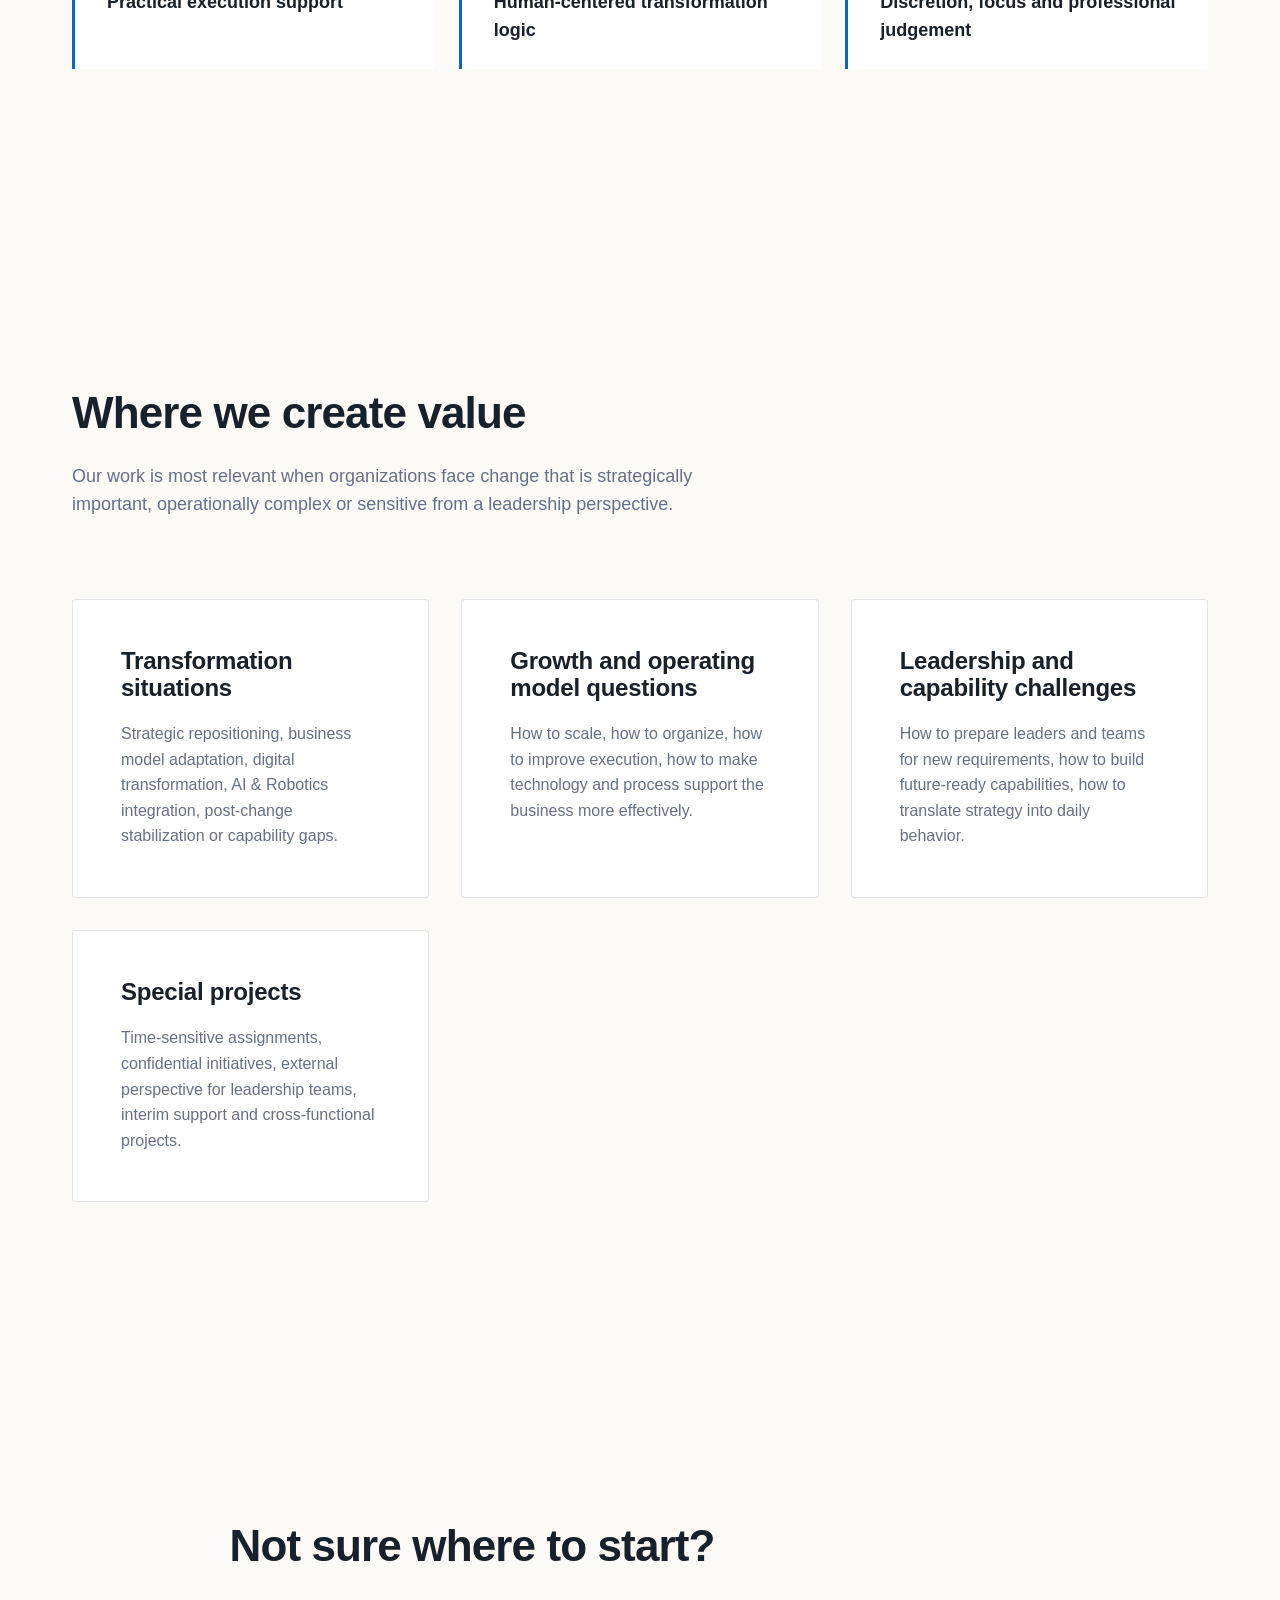
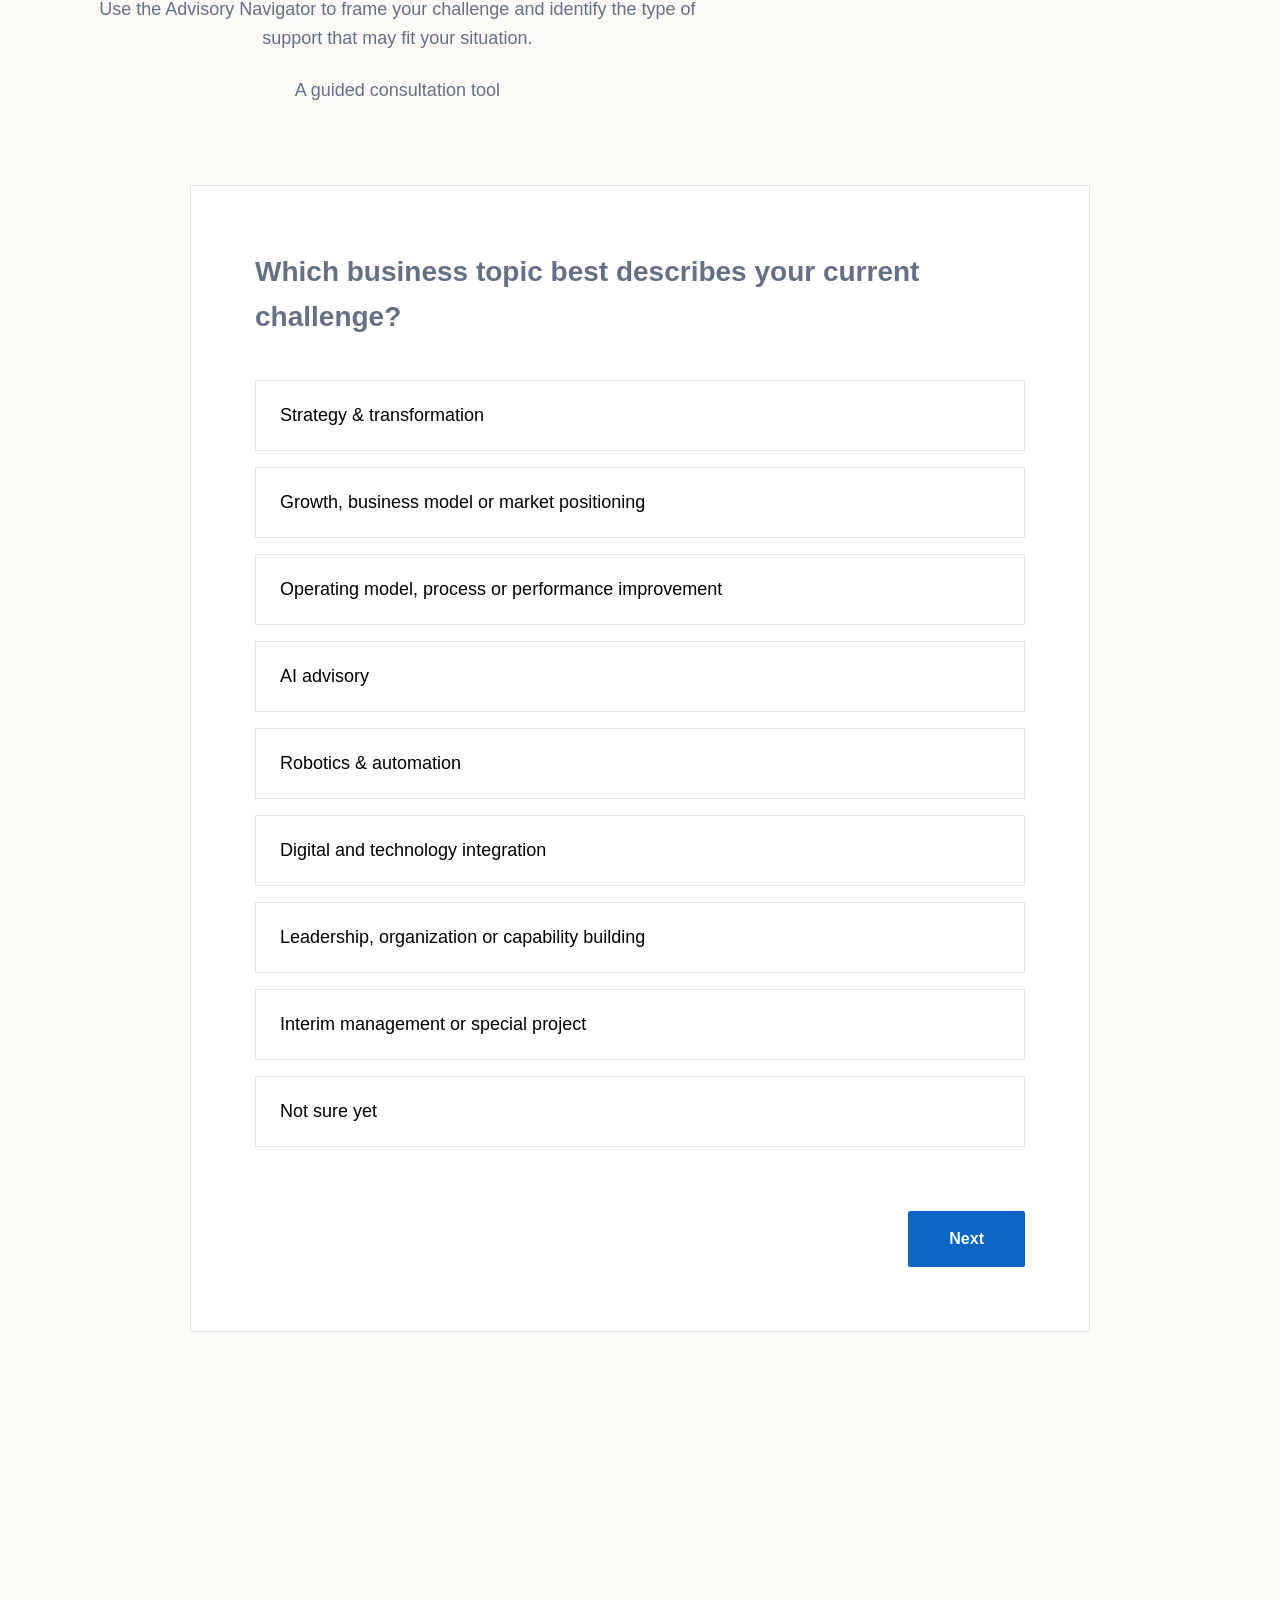
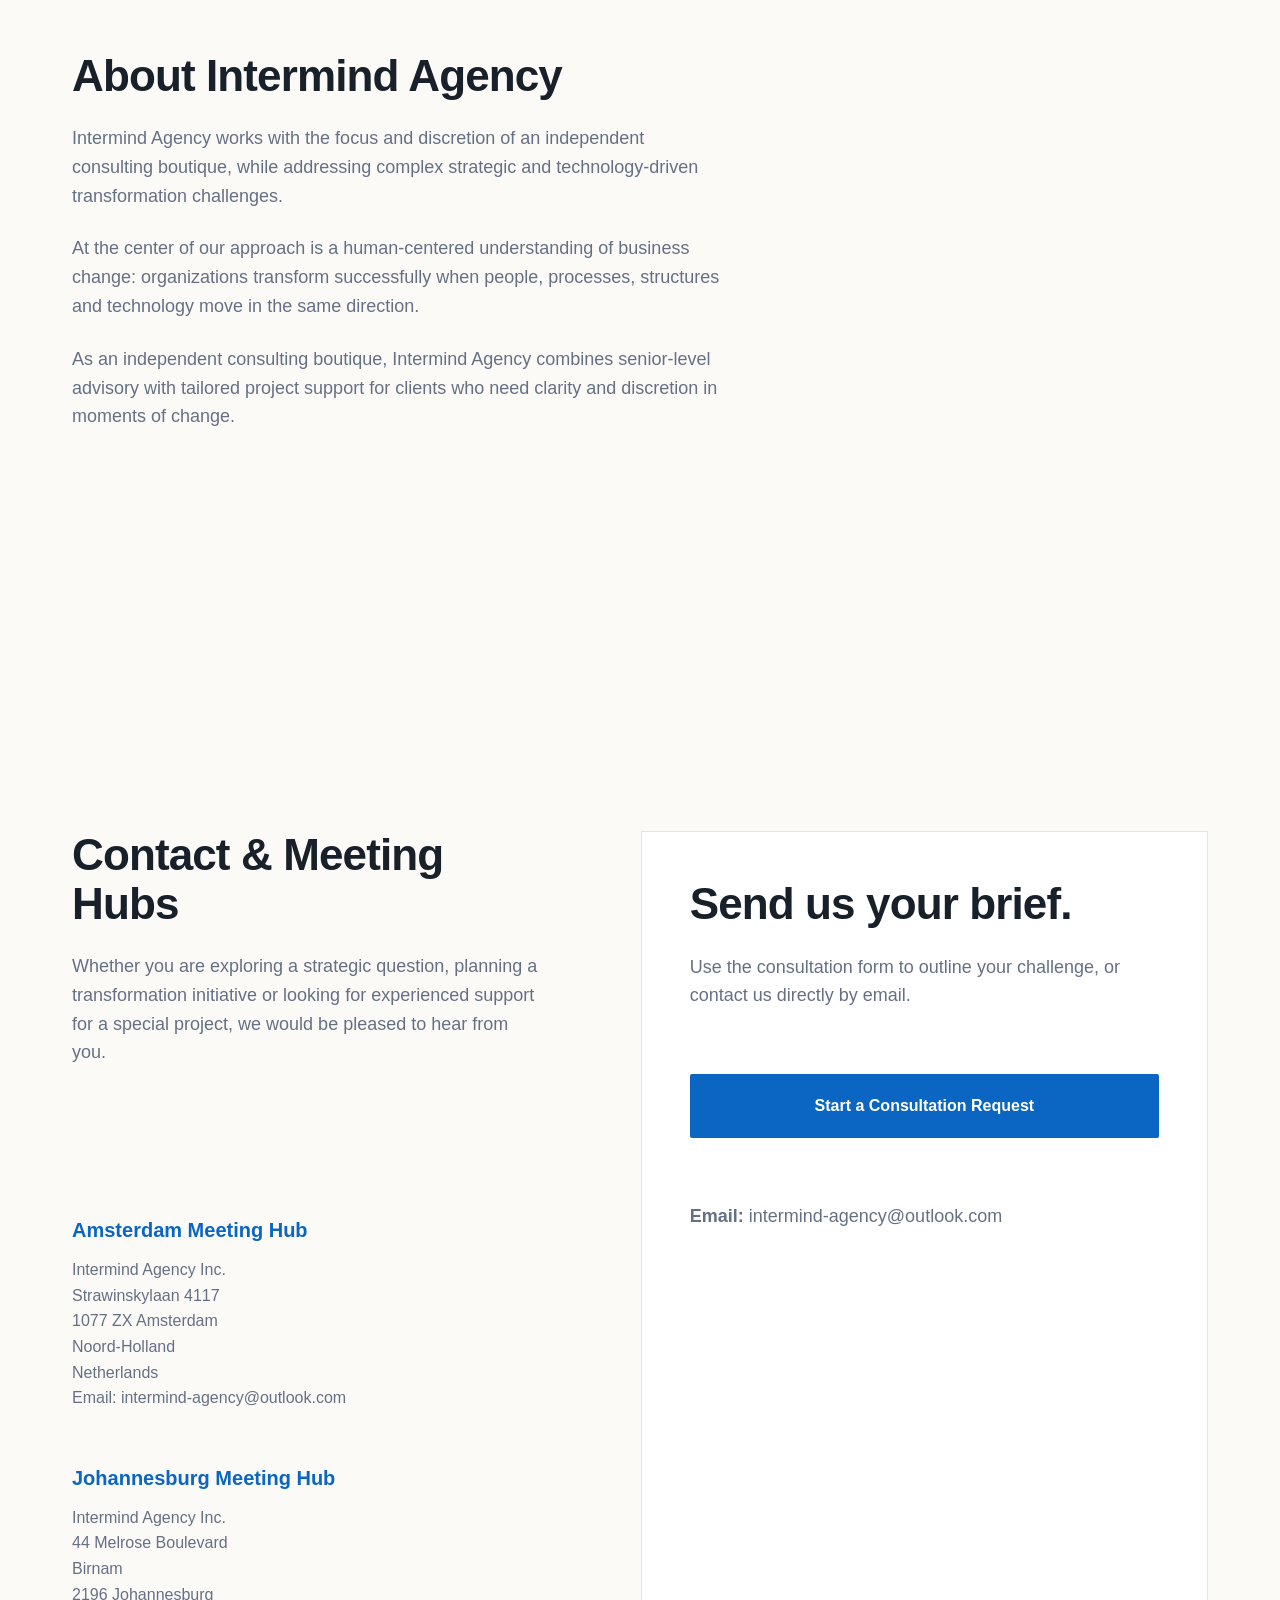
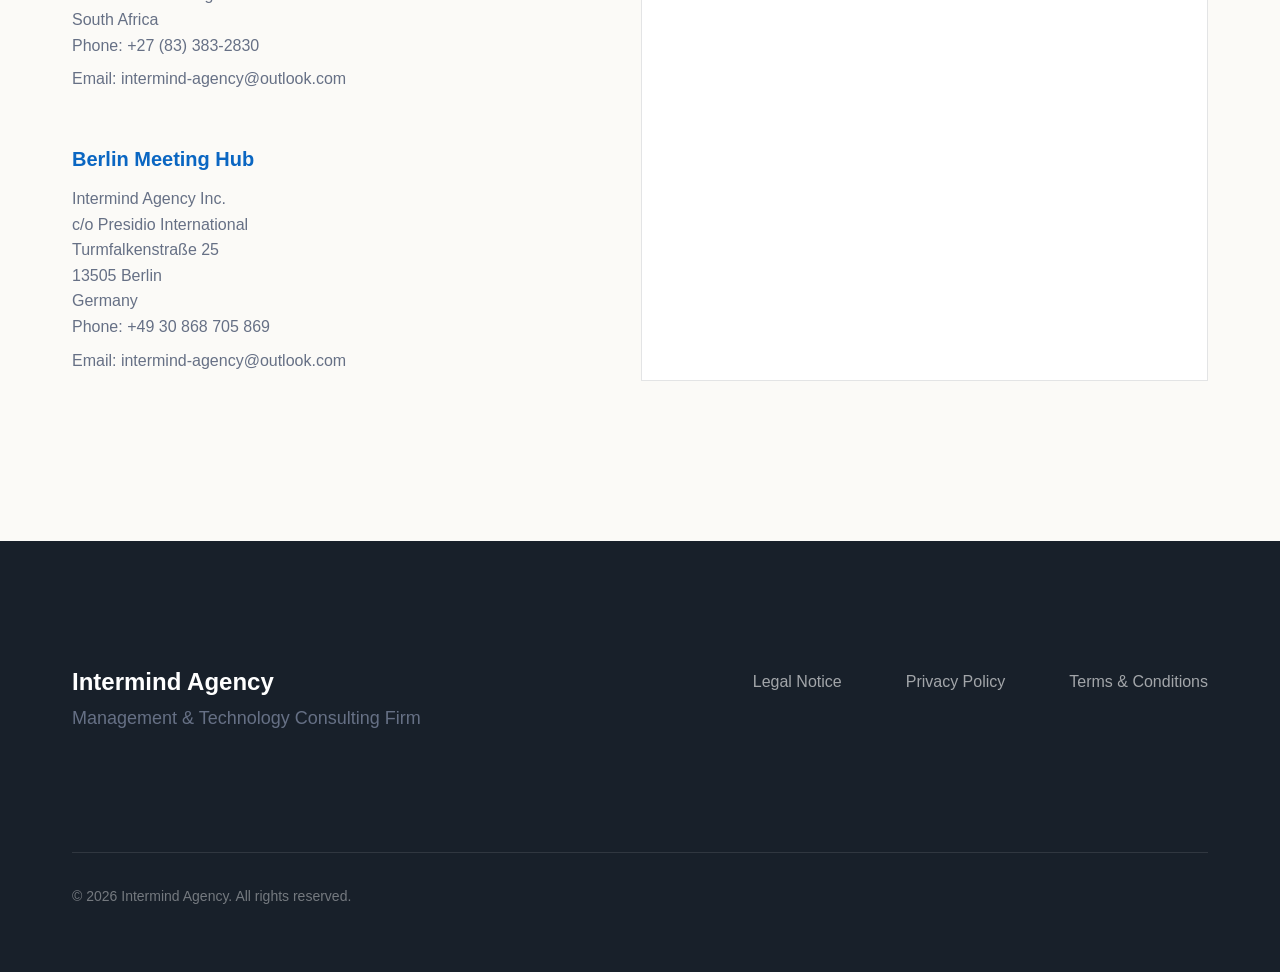
==== commit a14959ab: "Refactor Contact section: remove redundant headers and refine CTA text" ====
--- a/index.html
+++ b/index.html
@@ -298,7 +298,7 @@
                 <div class="contact-container">
                     <div class="contact-info-blocks">
                         <div class="section-intro">
-                            <h2>Start a confidential conversation.</h2>
+                            <h2>Contact & Meeting Hubs</h2>
                             <p>Whether you are exploring a strategic question, planning a transformation initiative or looking for experienced support for a special project, we would be pleased to hear from you.</p>
                         </div>
                         
@@ -343,8 +343,8 @@
 
                     <div class="contact-form-card">
                         <div class="section-intro">
-                            <h2>Start a confidential conversation.</h2>
-                            <p>Use the consultation form to describe your challenge, or contact us directly by email.</p>
+                            <h2>Send us your brief.</h2>
+                            <p>Use the consultation form to outline your challenge, or contact us directly by email.</p>
                             <div class="mt-4">
                                 <a href="https://tally.so/r/eq9ROl" id="contact-tally-cta" target="_blank" rel="noopener" class="btn btn-primary" style="width: 100%;">Start a Consultation Request</a>
                             </div>
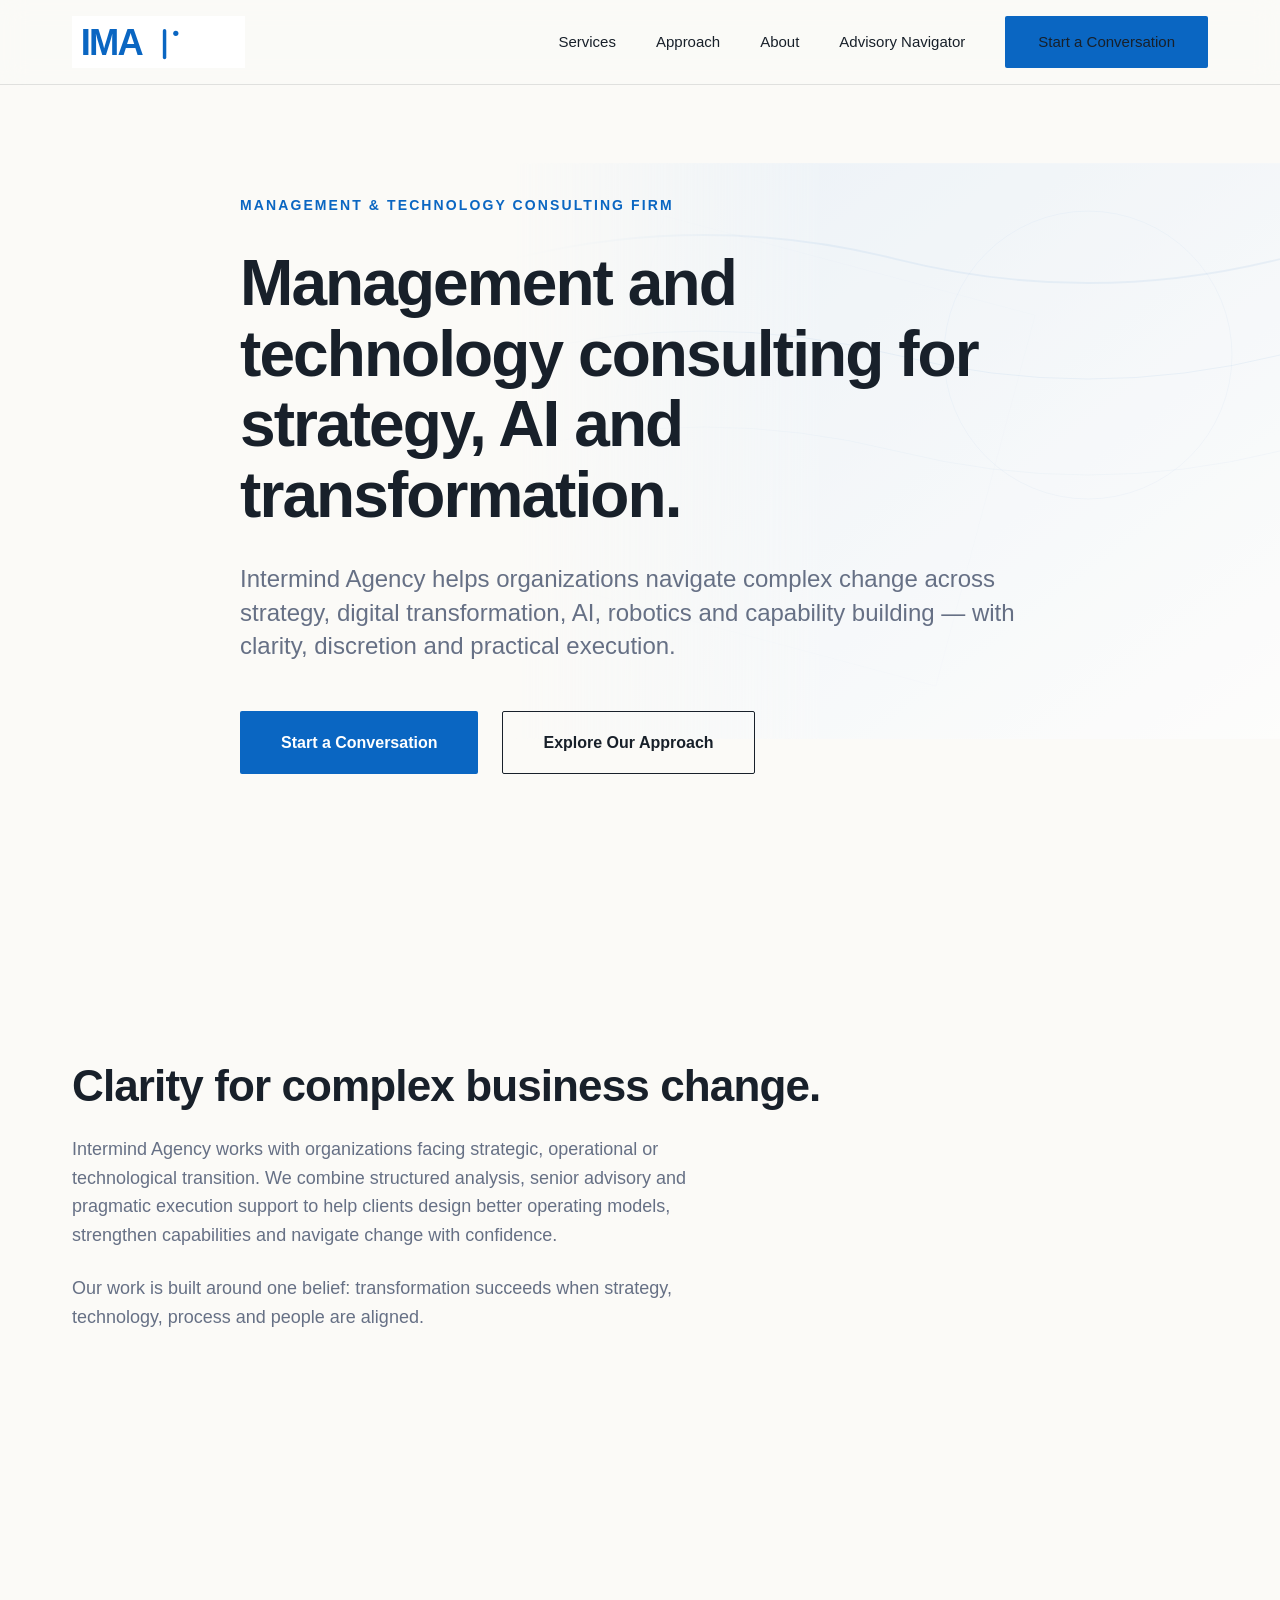
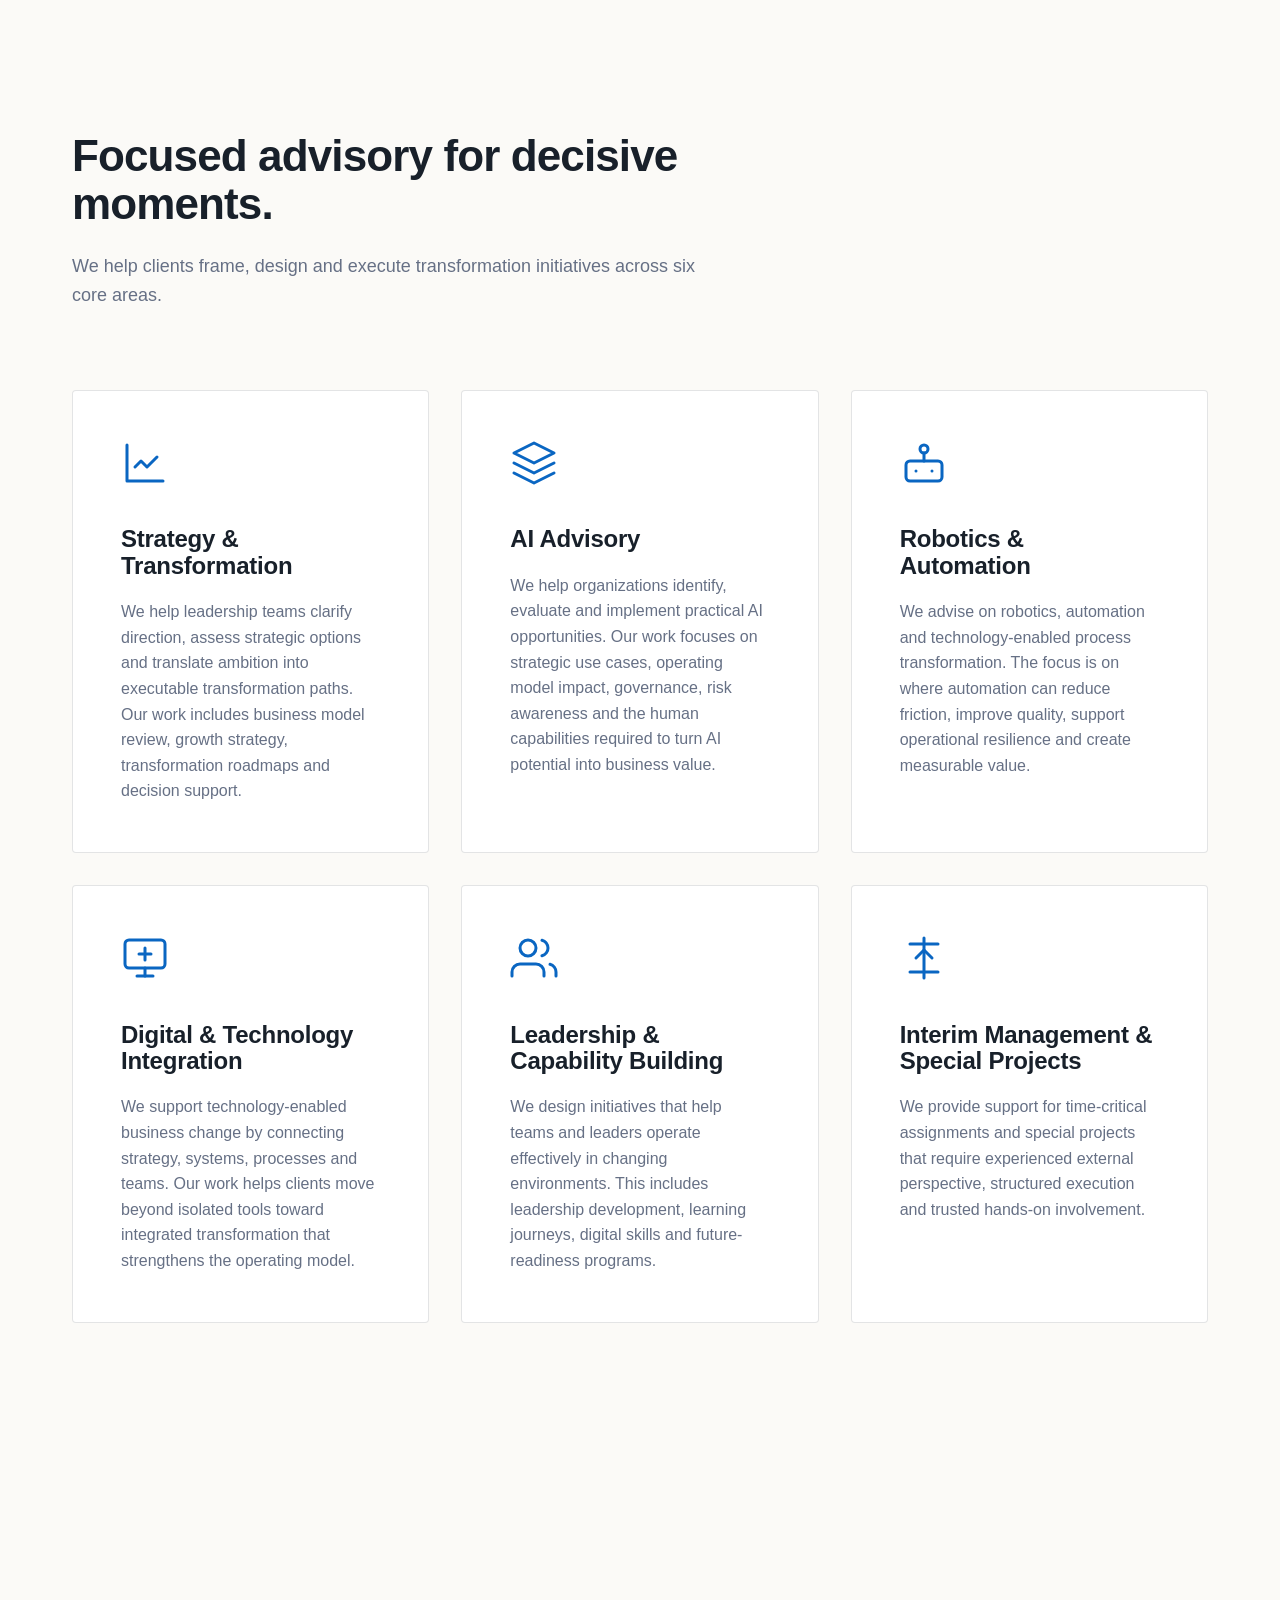
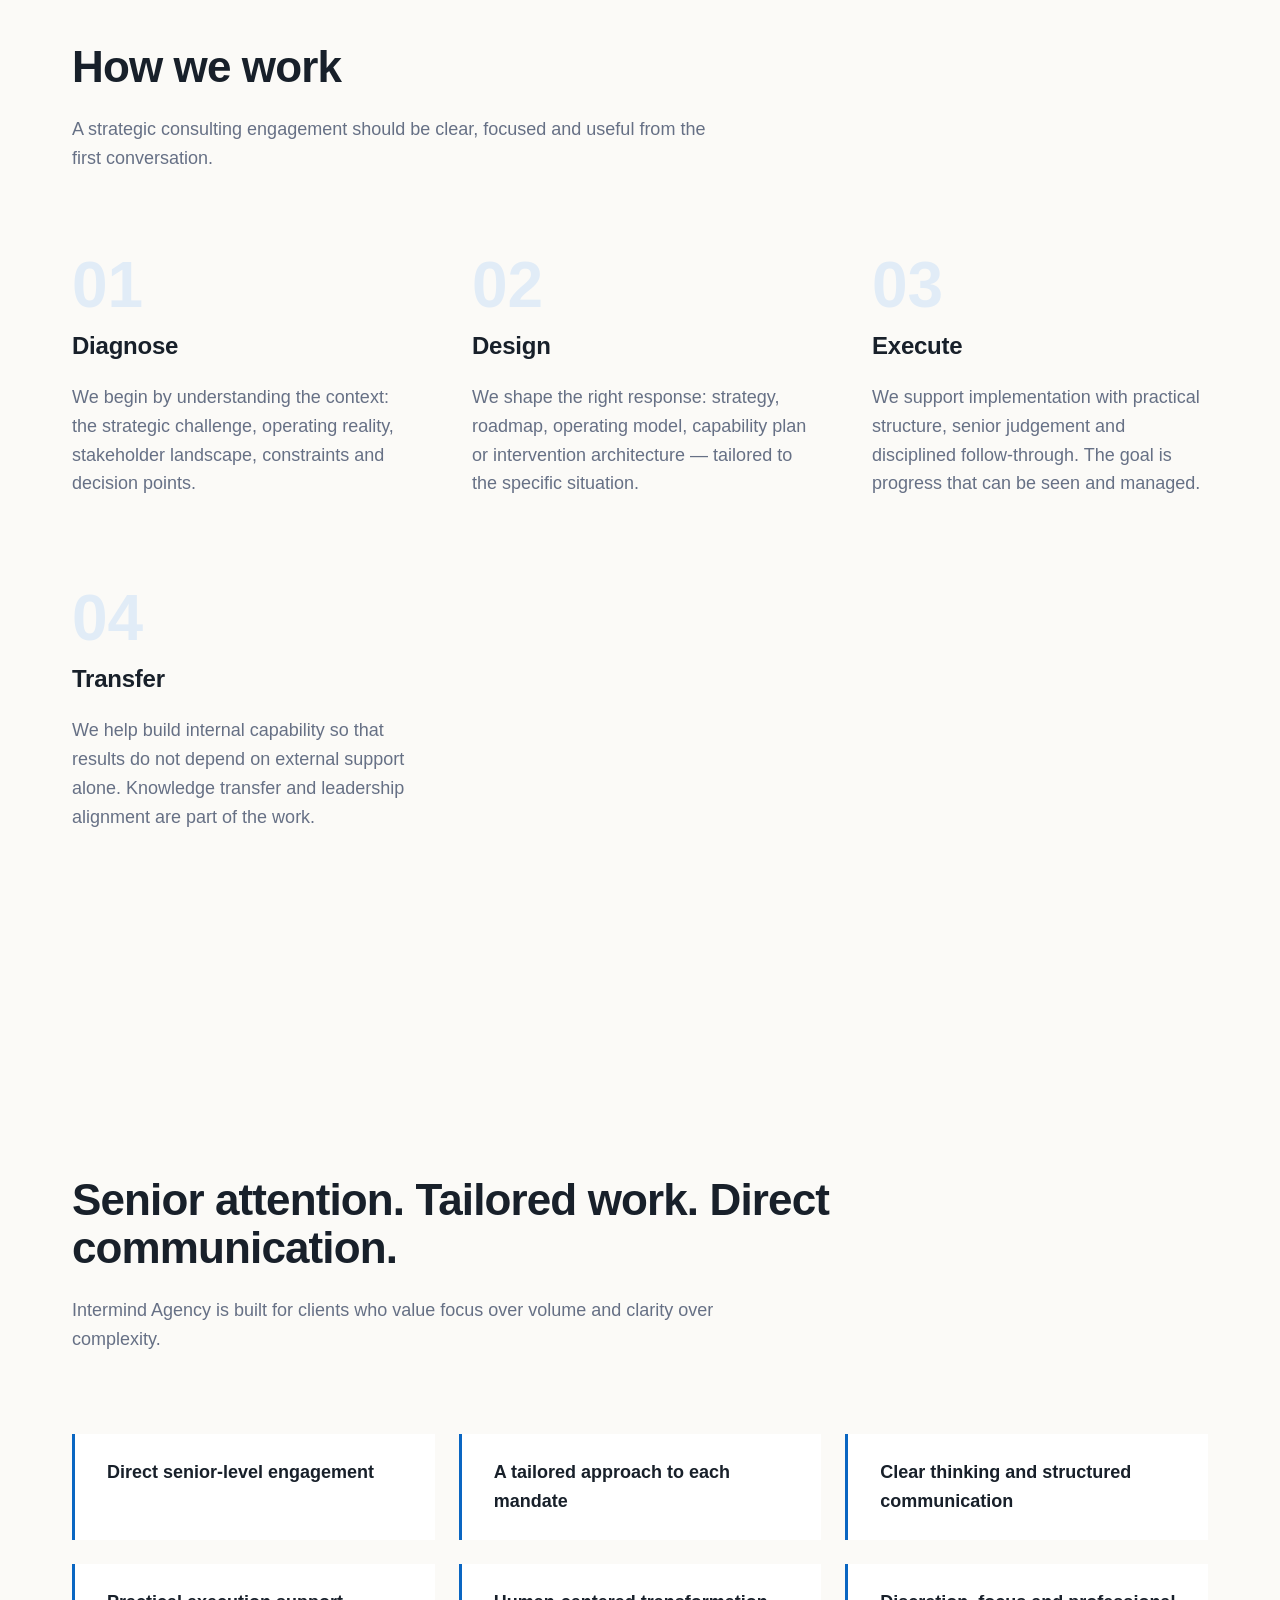
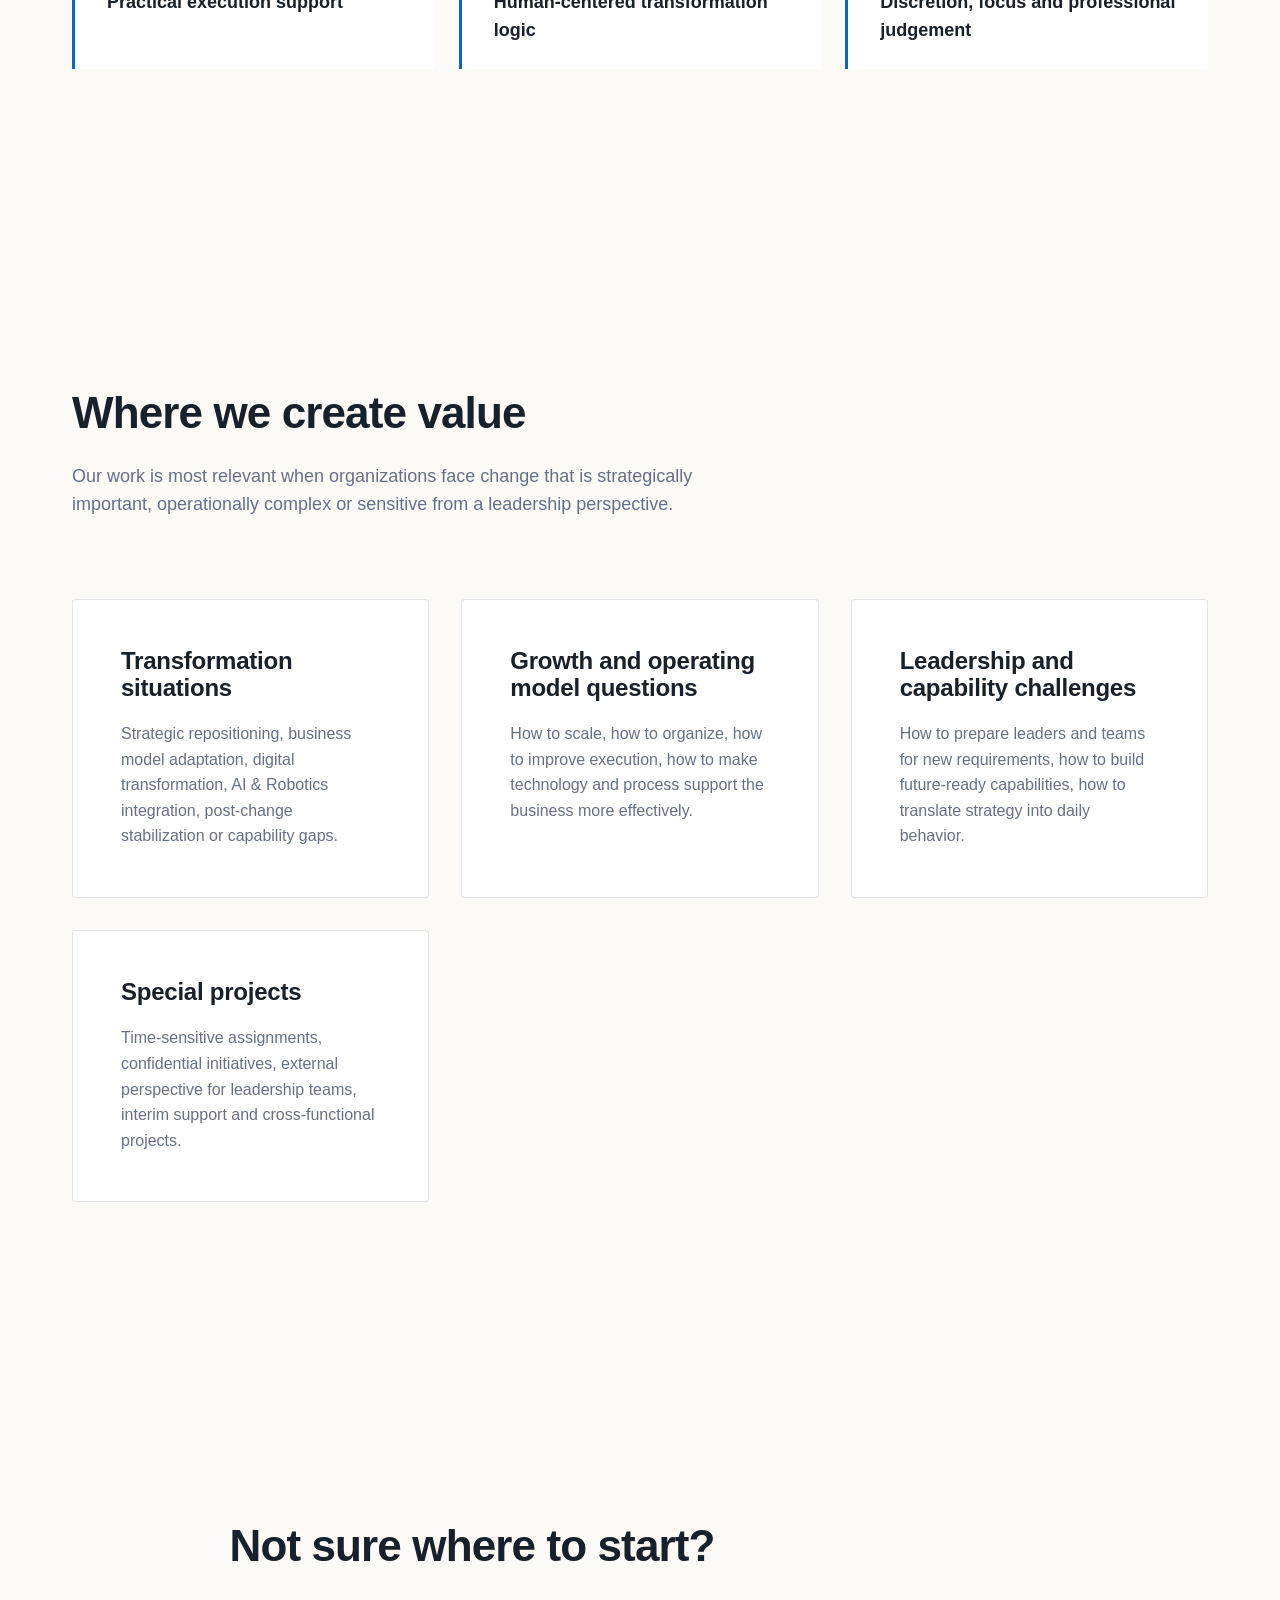
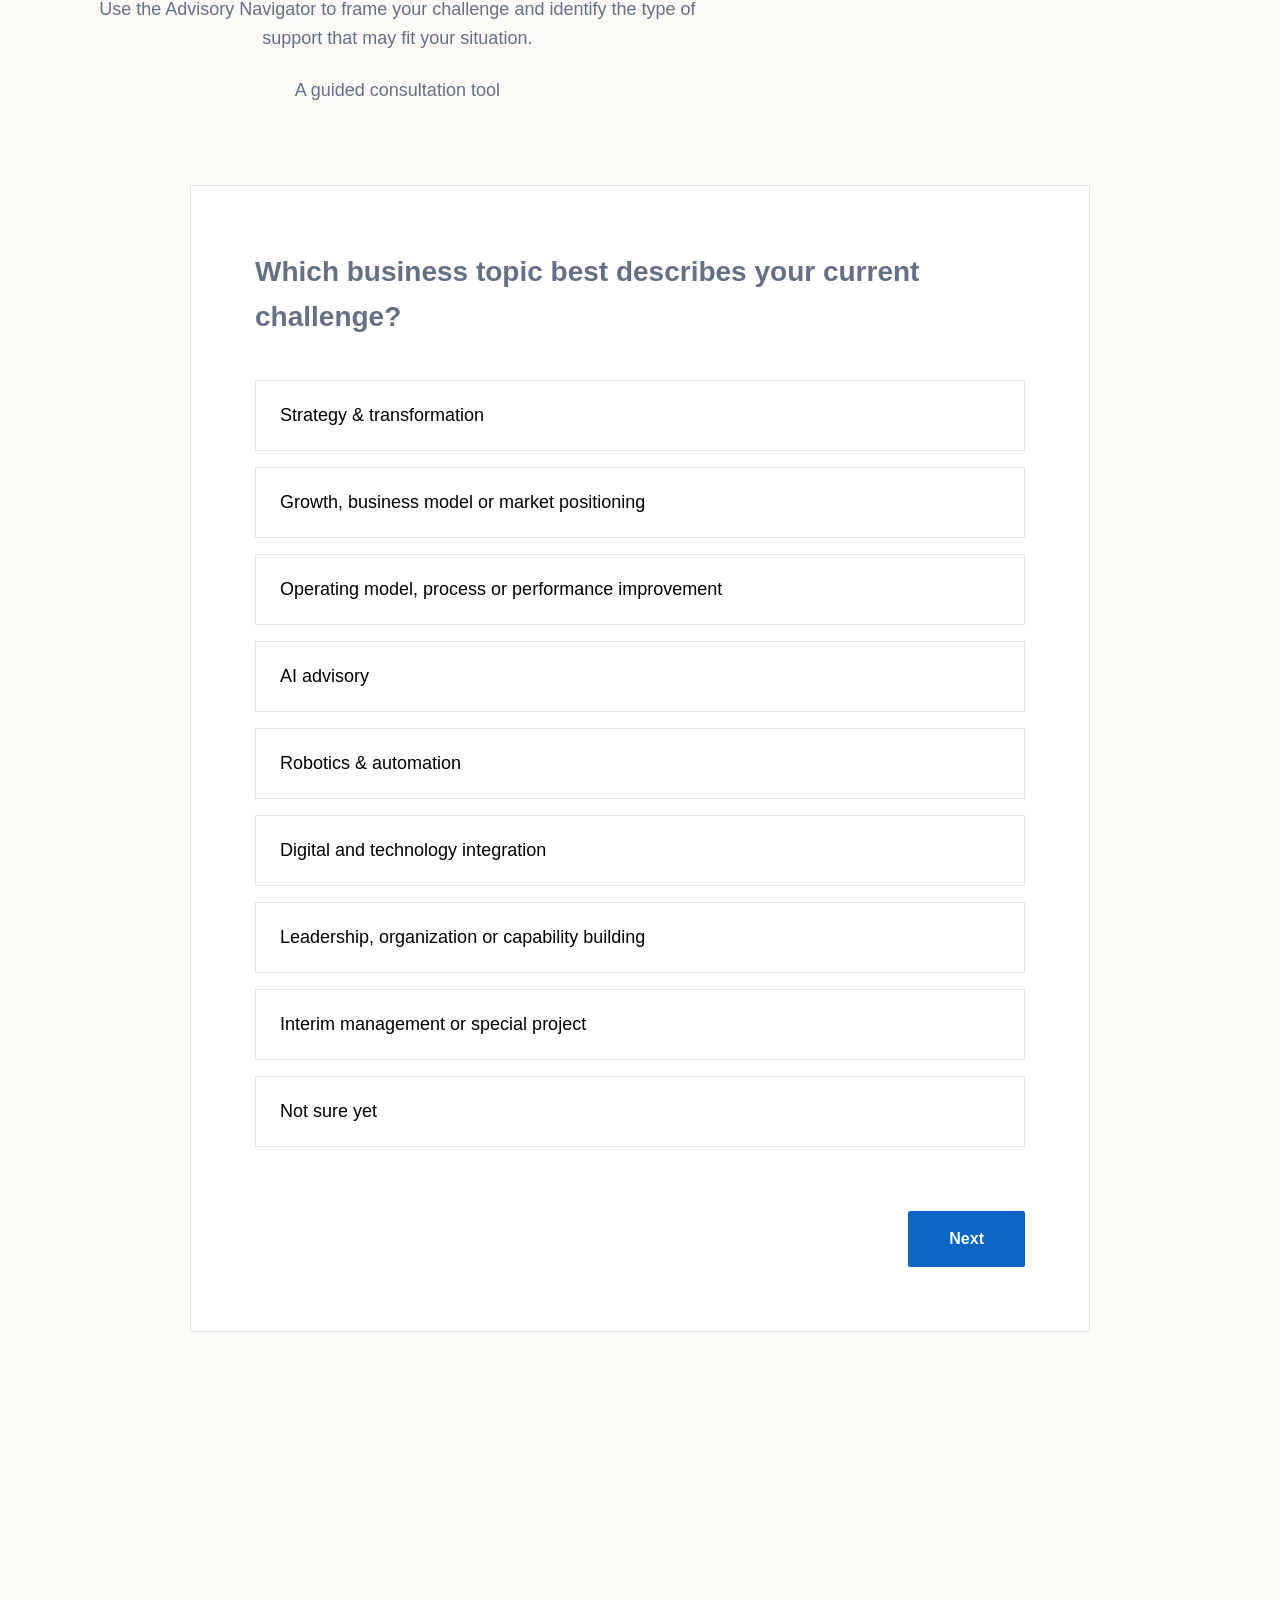
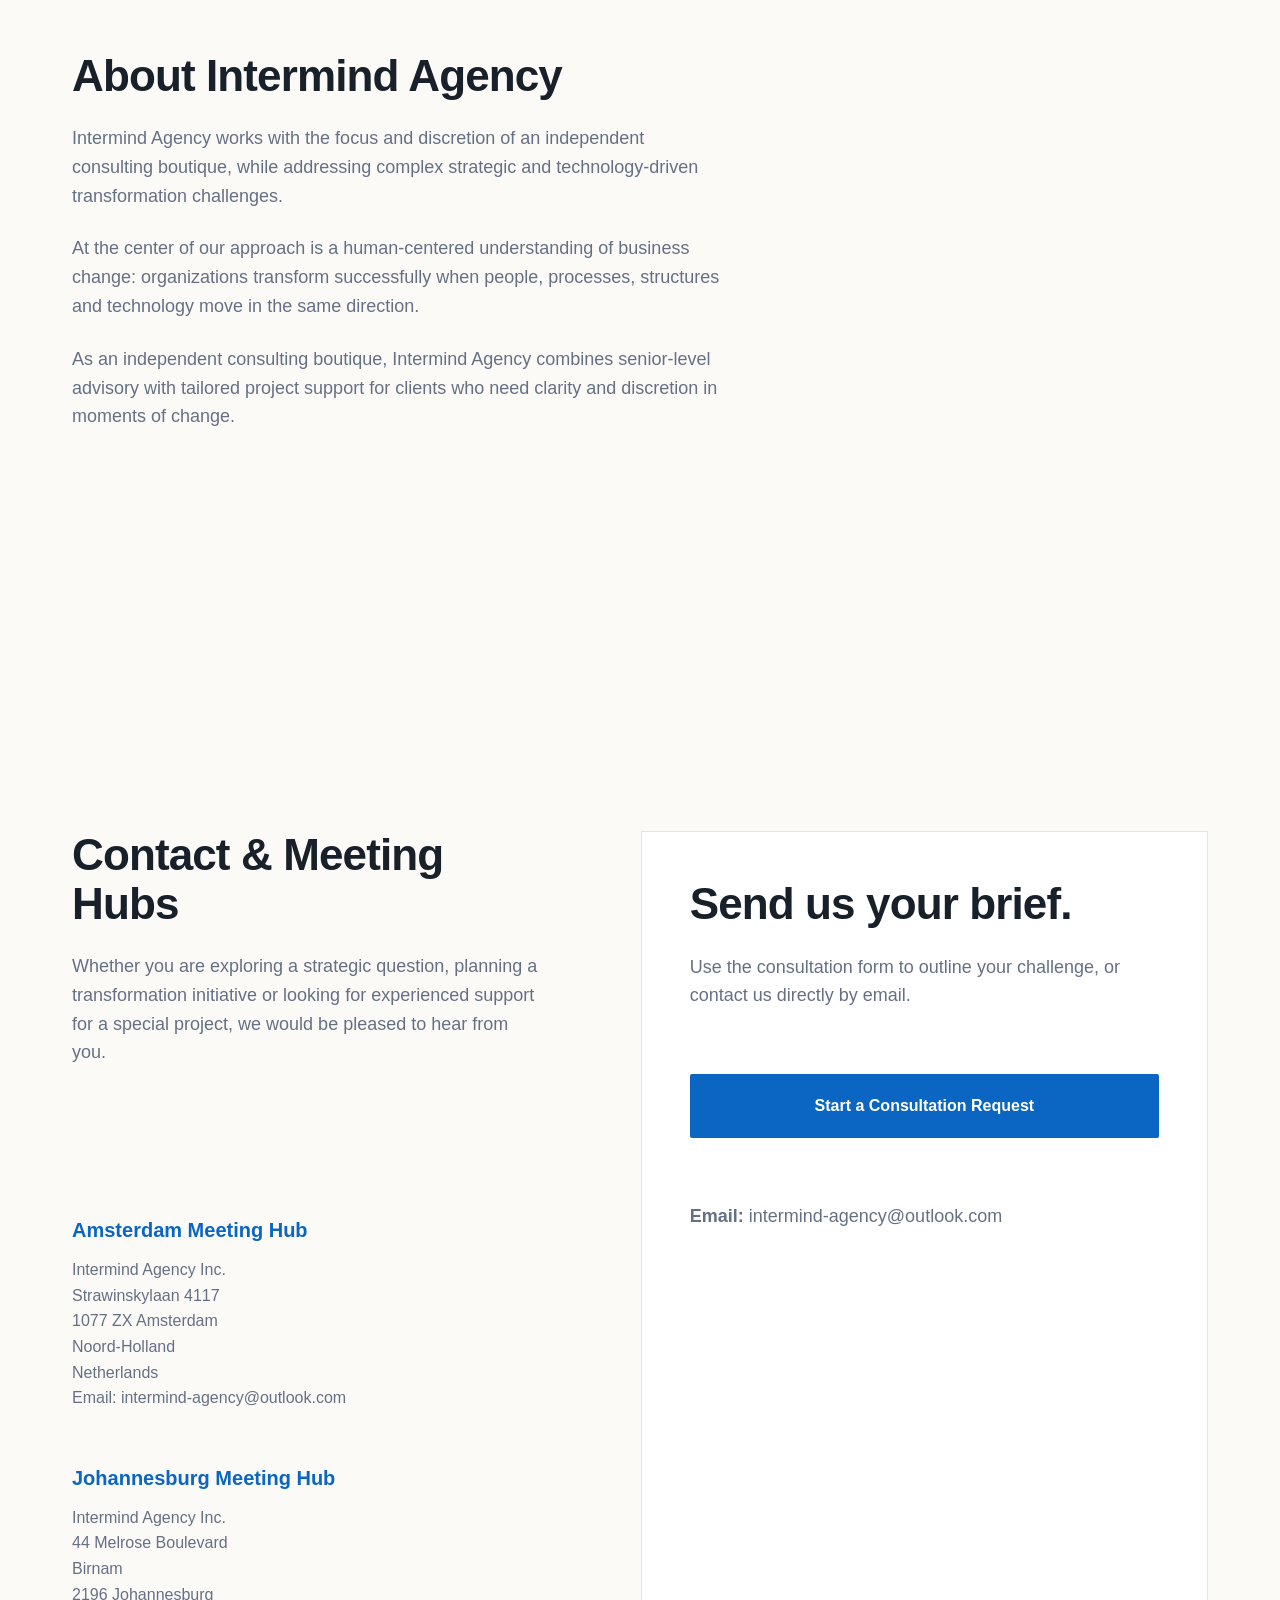
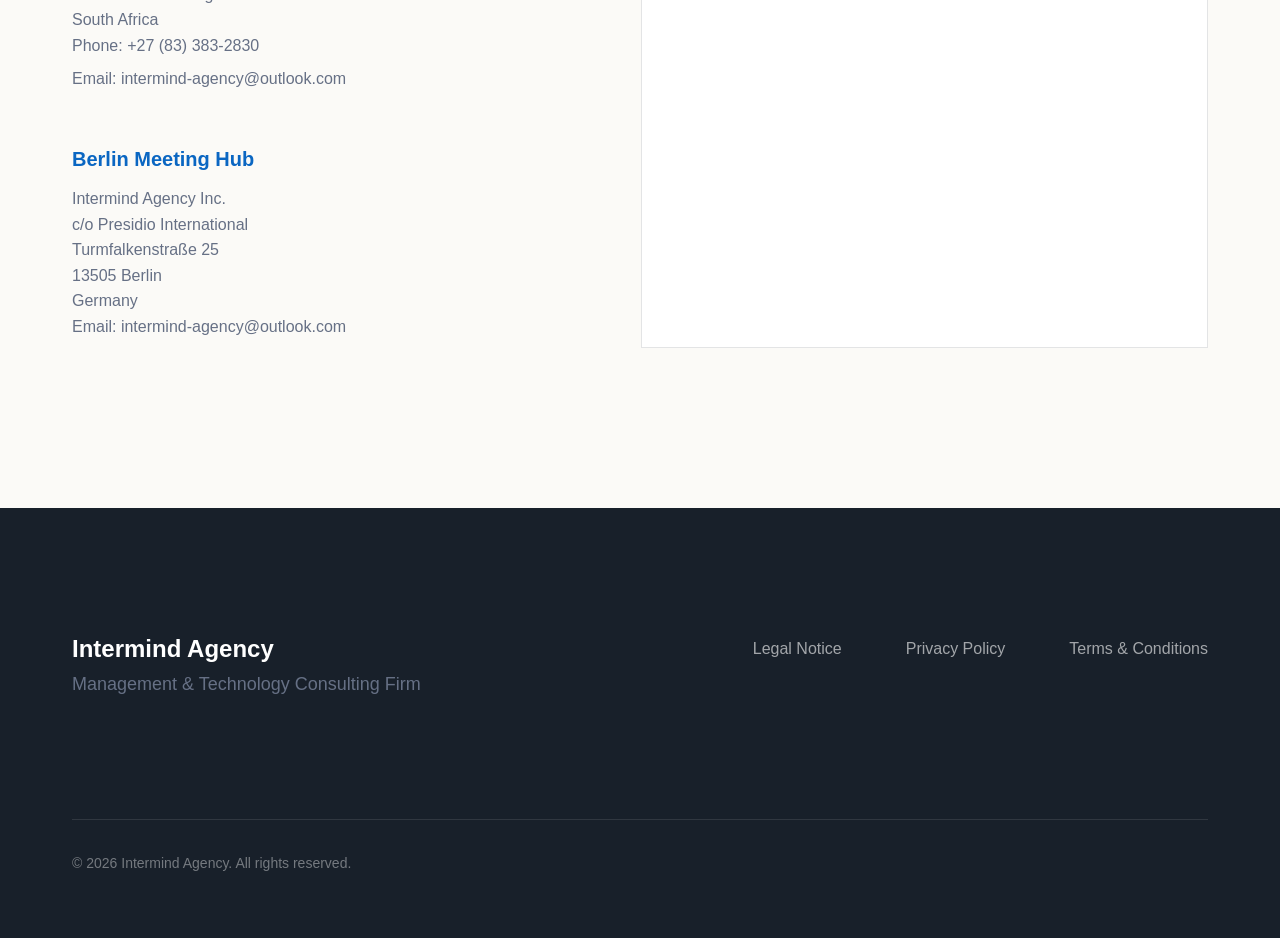
==== commit b2c6f33a: "Remove phone number from Berlin Meeting Hub" ====
--- a/index.html
+++ b/index.html
@@ -336,7 +336,6 @@
                                 13505 Berlin<br>
                                 Germany
                             </address>
-                            <p>Phone: +49 30 868 705 869</p>
                             <p>Email: <a href="mailto:intermind-agency@outlook.com">intermind-agency@outlook.com</a></p>
                         </div>
                     </div>
--- a/assets/css/style.css
+++ b/assets/css/style.css
@@ -147,7 +147,7 @@
 }
 
 .logo-img {
-    height: 40px;
+    height: 3.25rem; /* Adjusted to match button height (padding 1.125 * 2 + font-size 1) */
     width: auto;
 }
 
@@ -165,6 +165,11 @@
 
 .nav-links a:hover {
     color: var(--color-accent);
+}
+
+.nav-links .btn {
+    padding: 1rem 2rem; /* Slightly reduced padding to match logo proportions */
+    height: 3.25rem; /* Explicit height to match logo-img */
 }
 
 /* Hero Section */
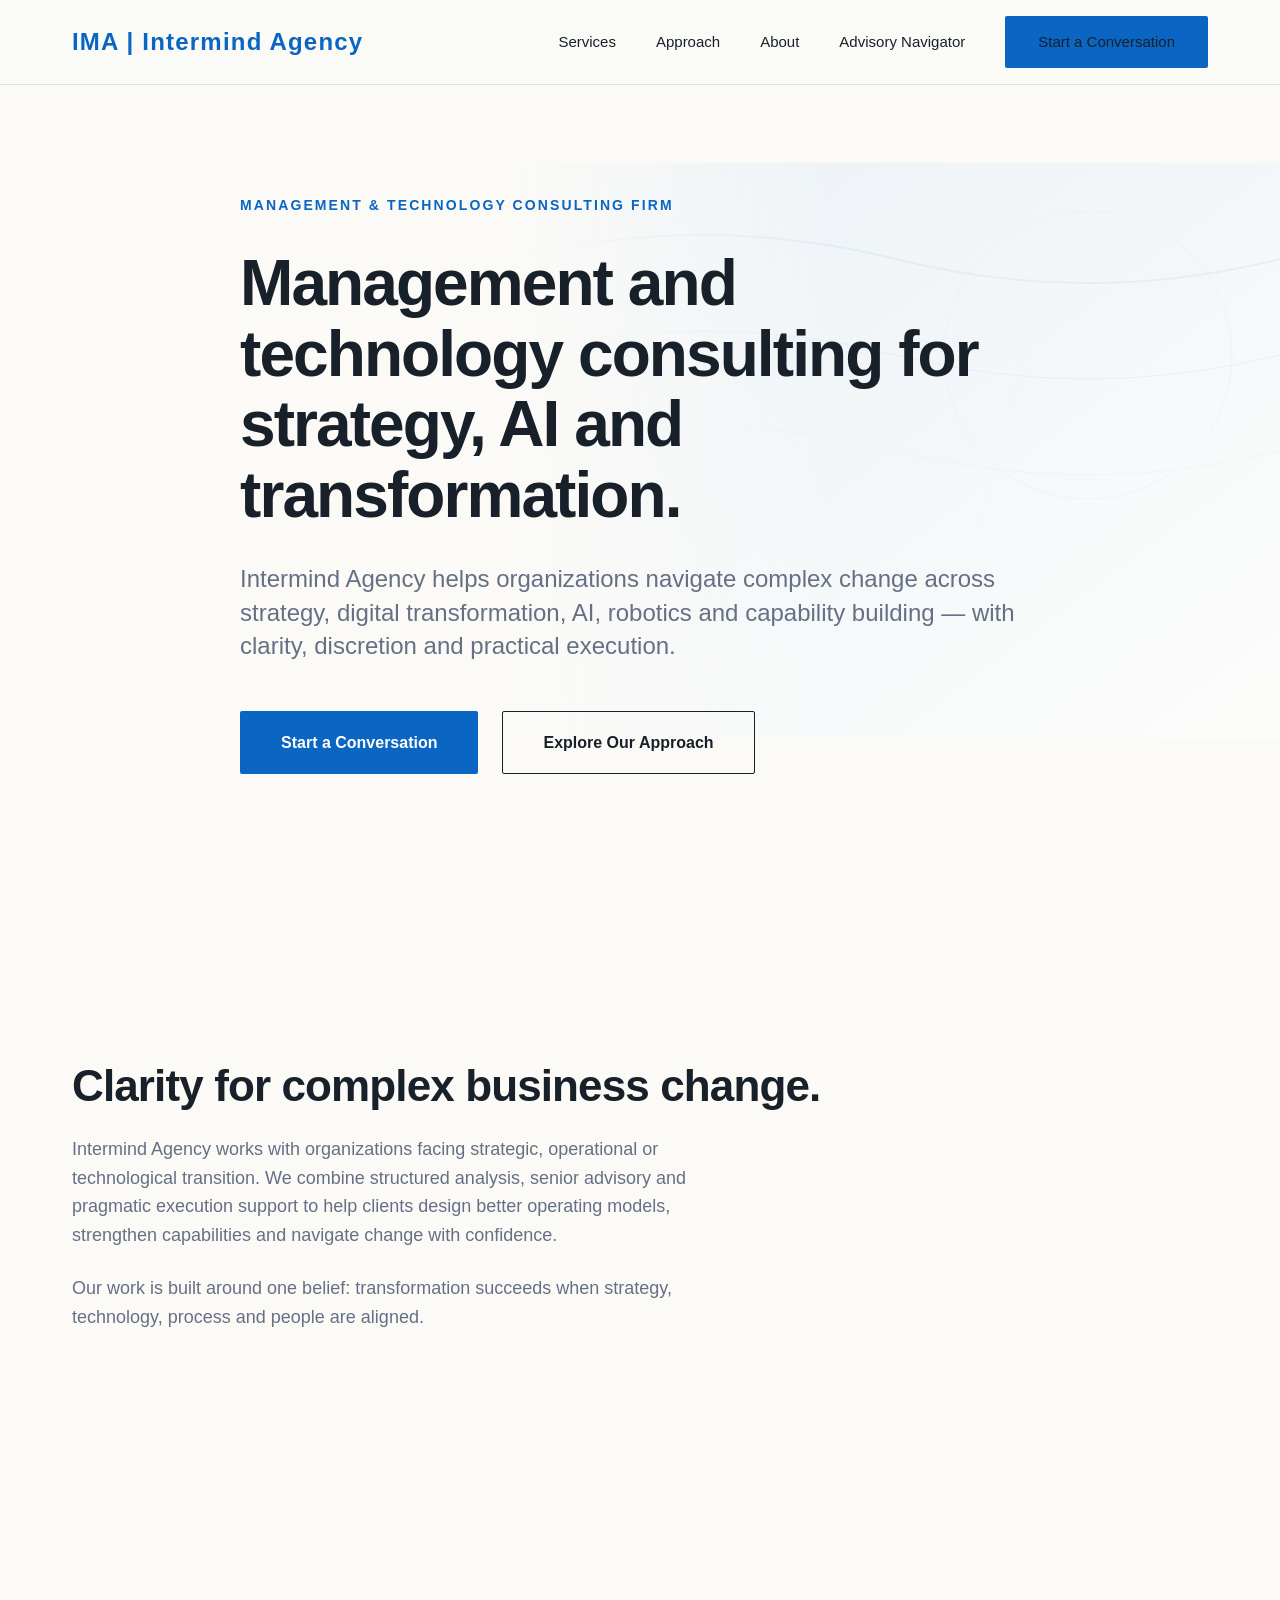
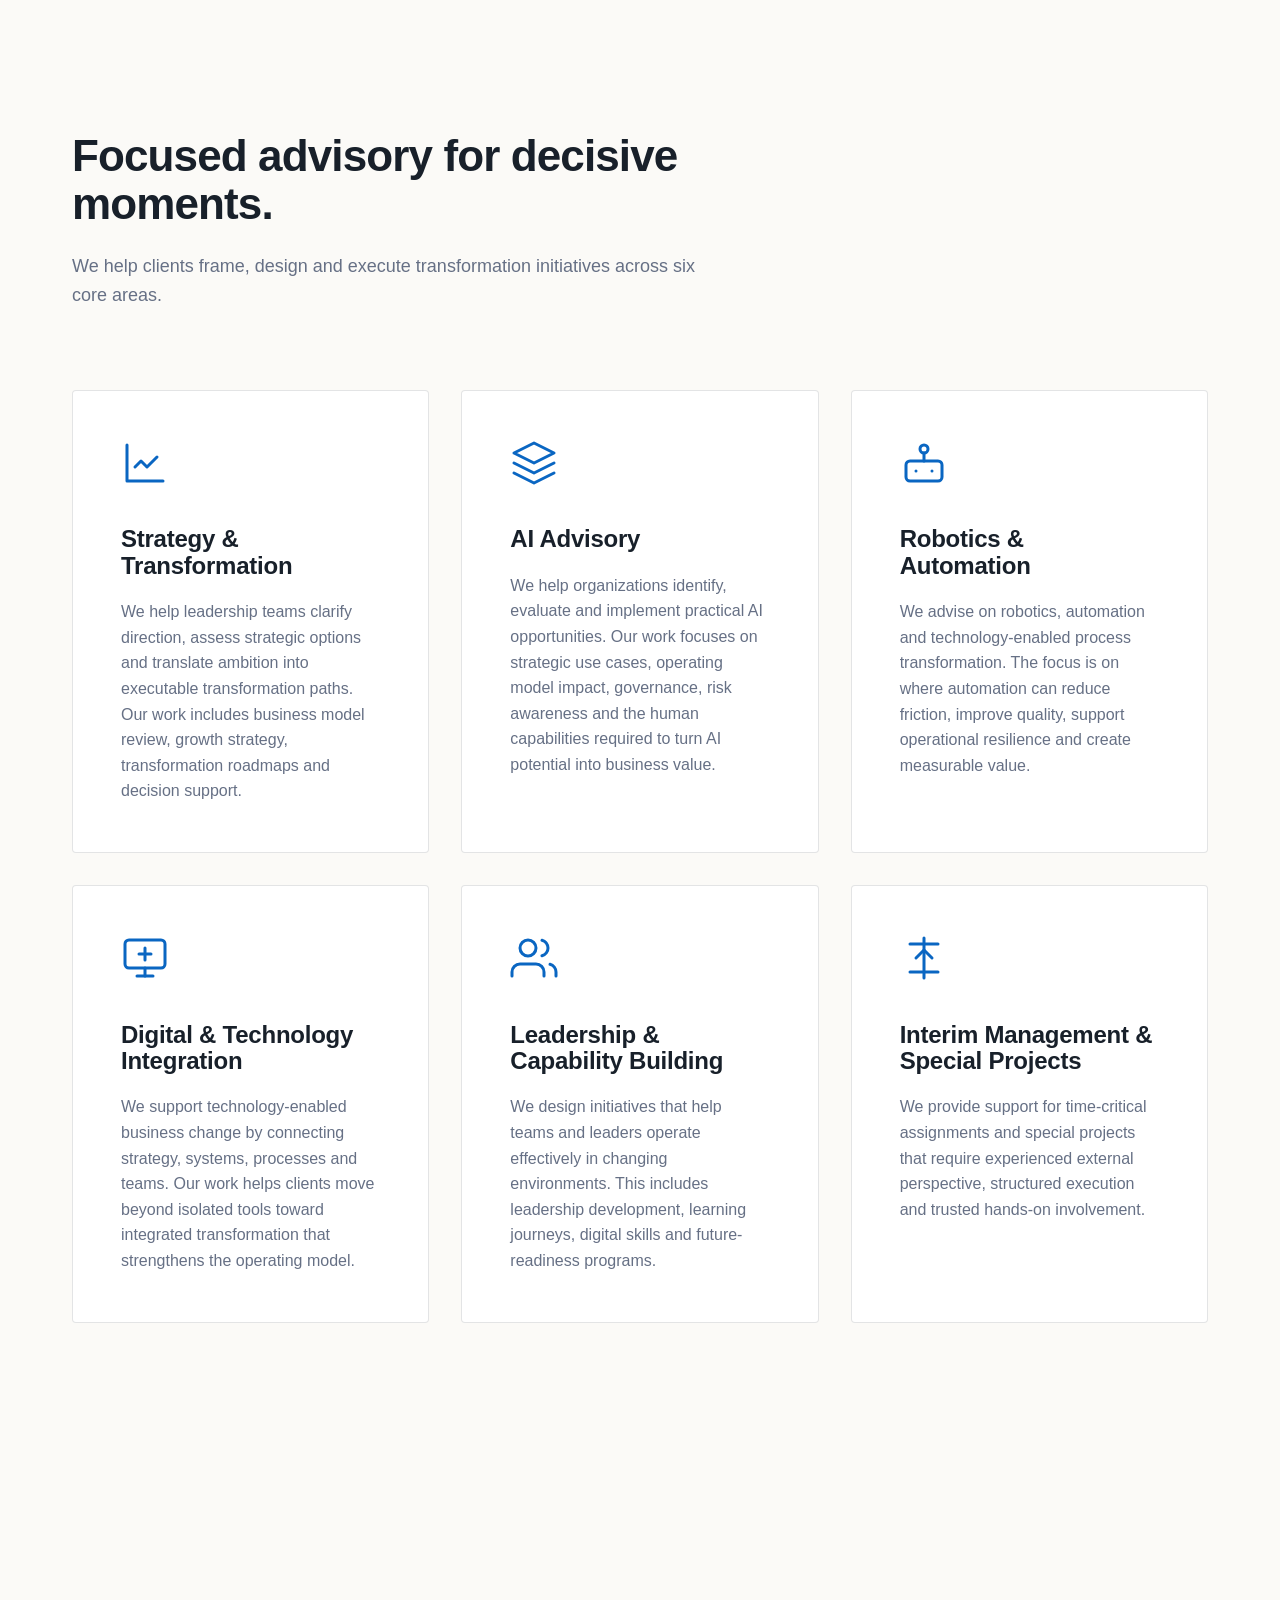
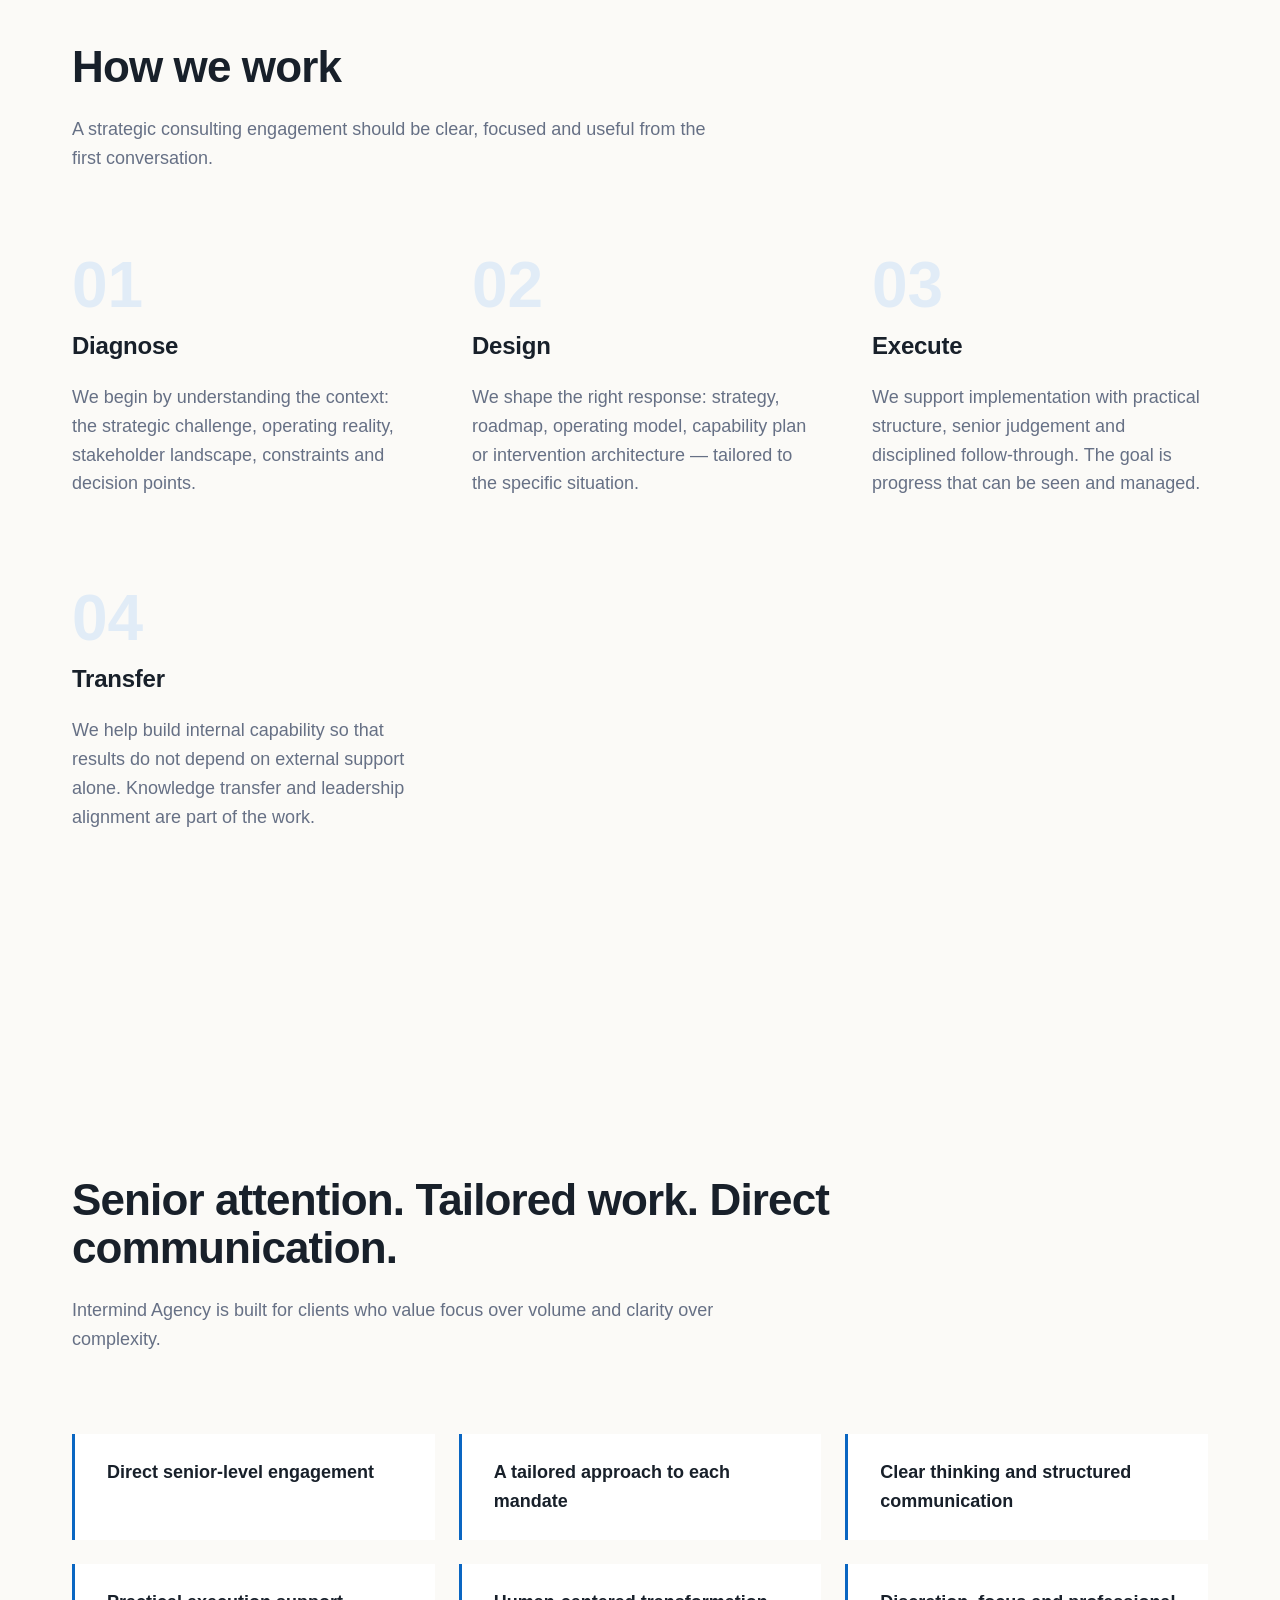
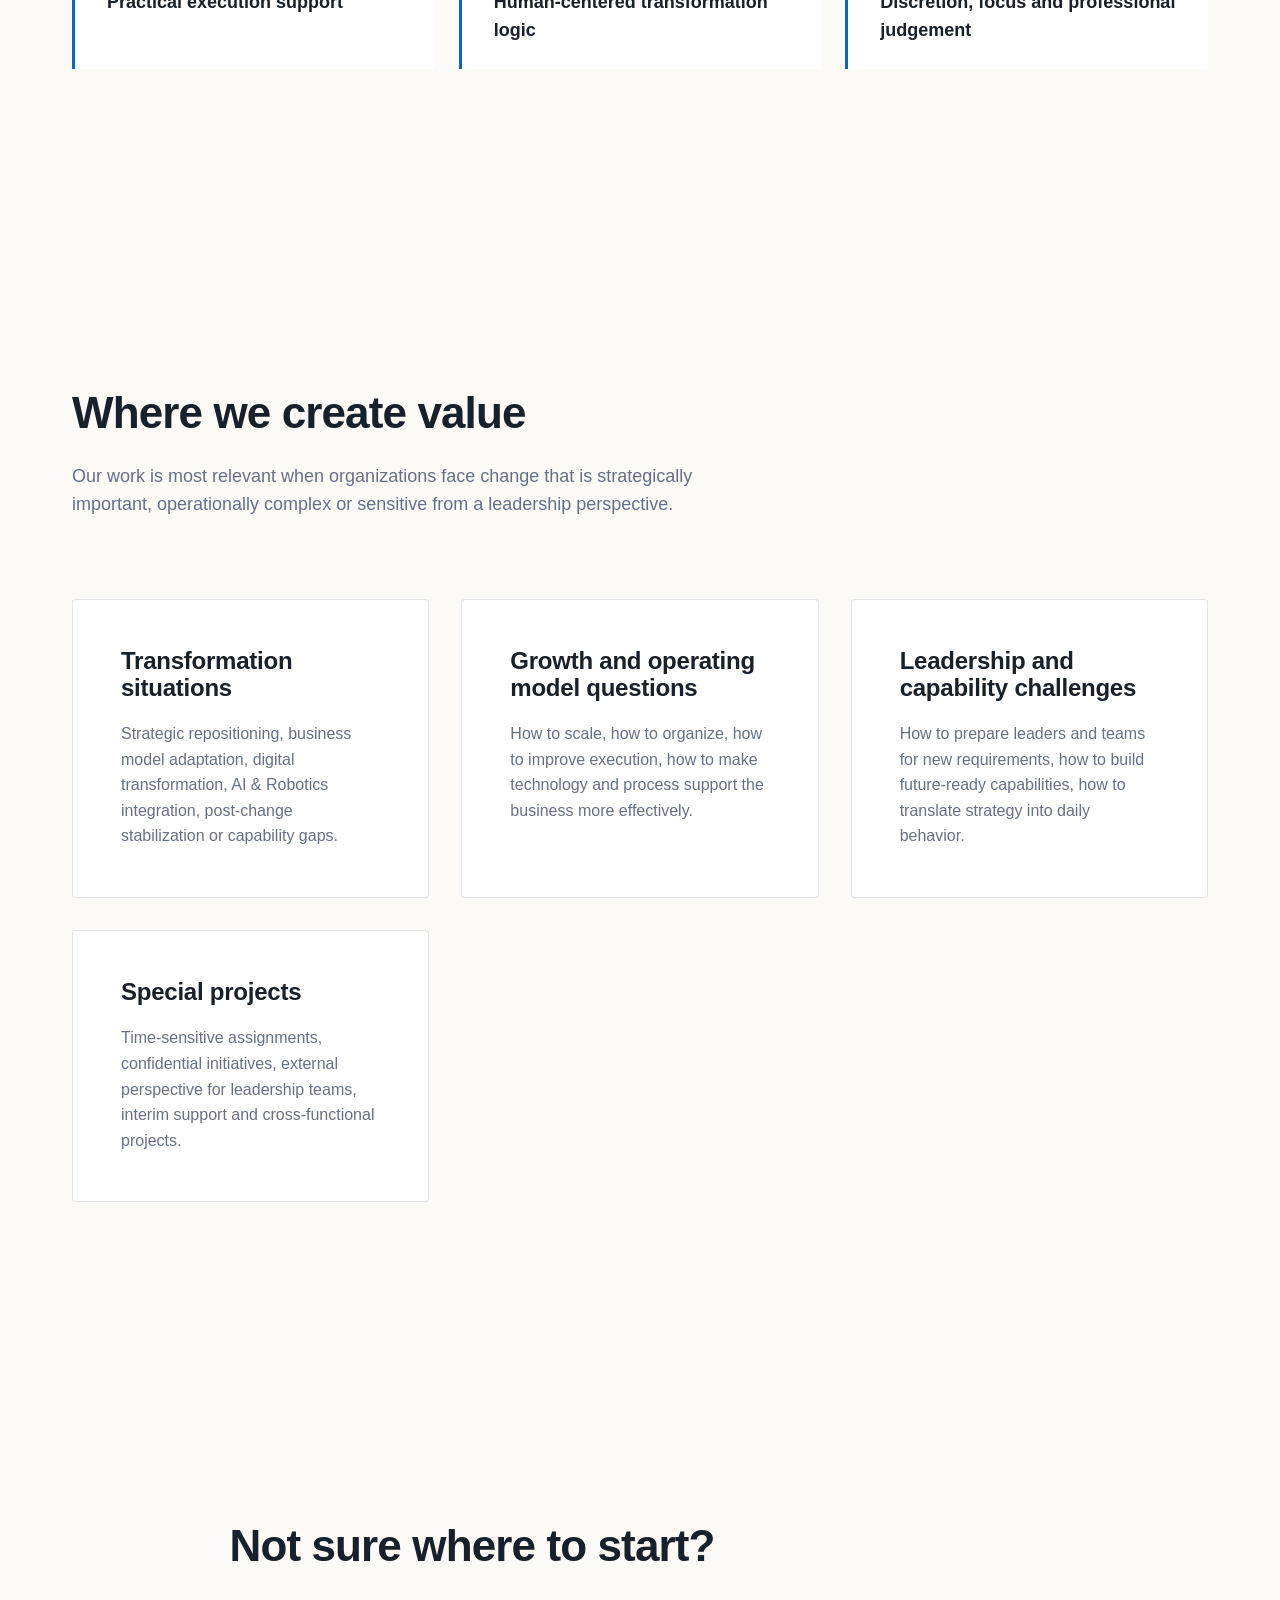
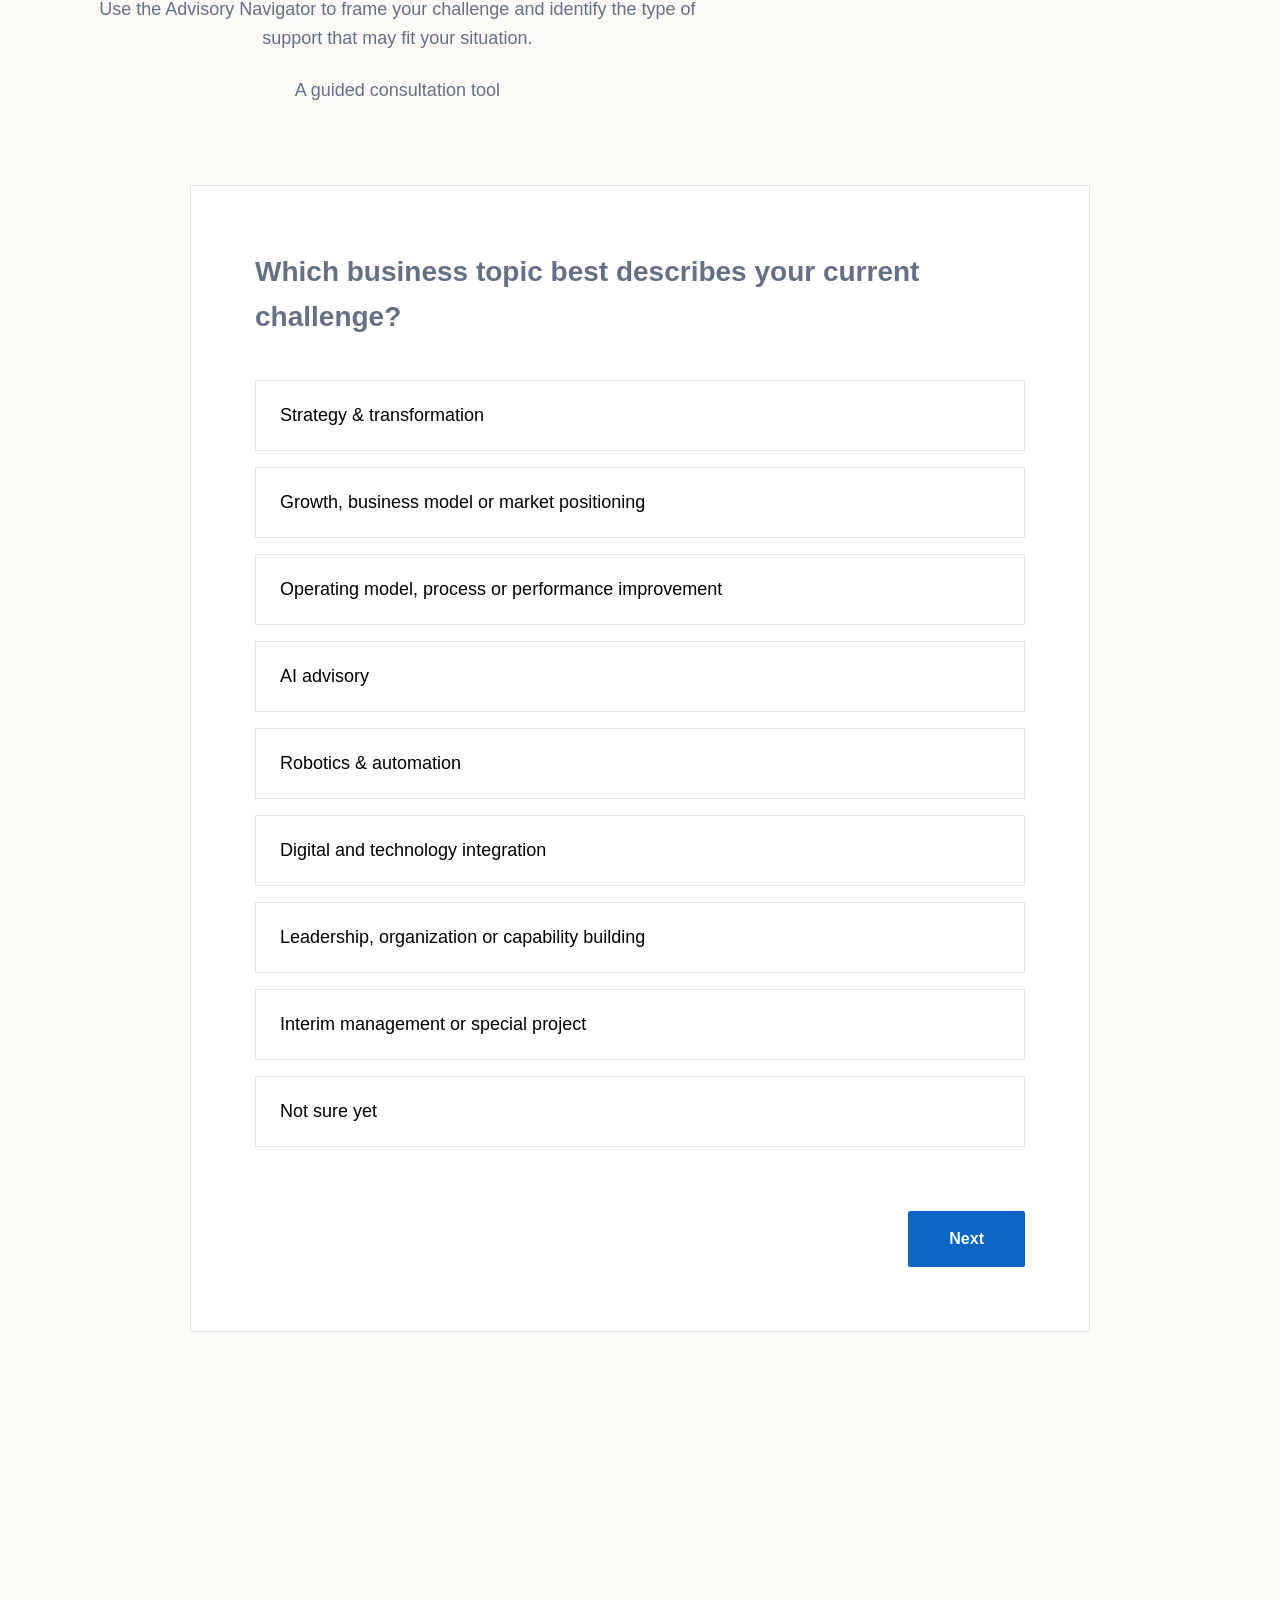
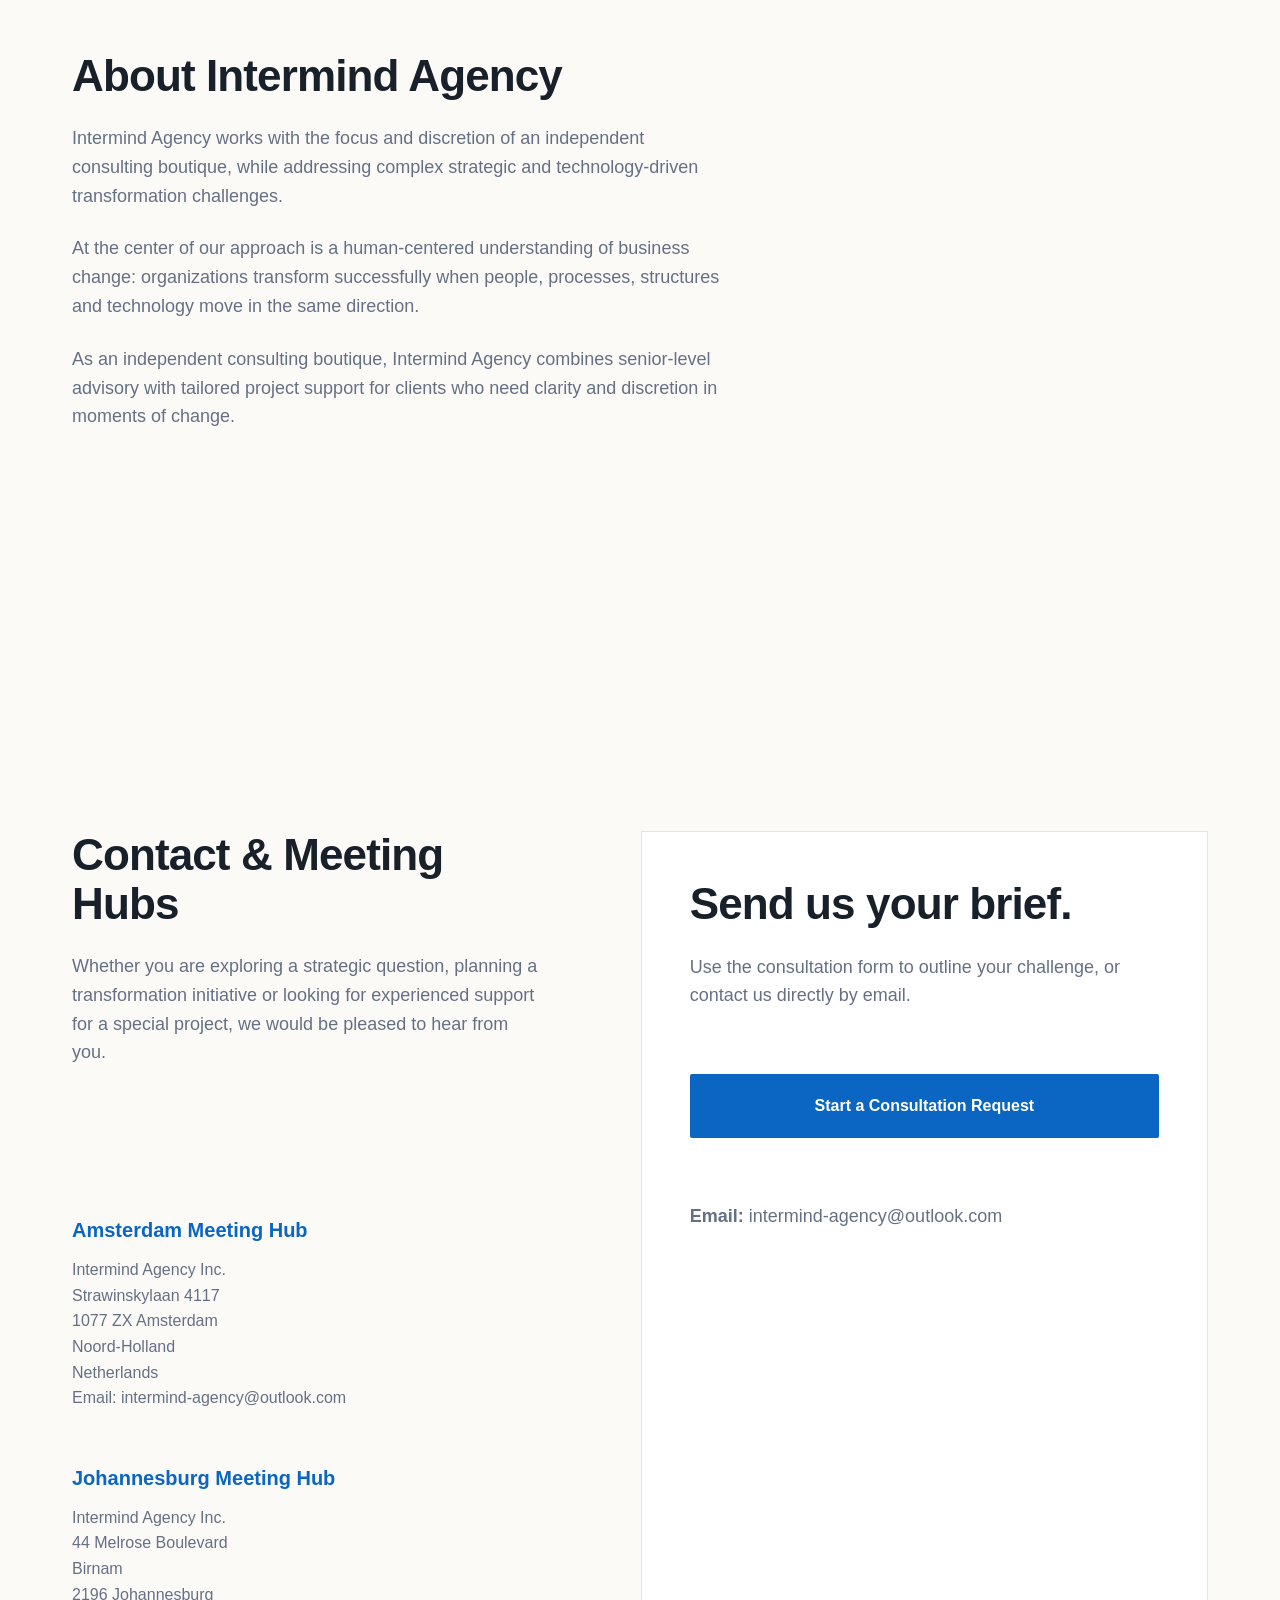
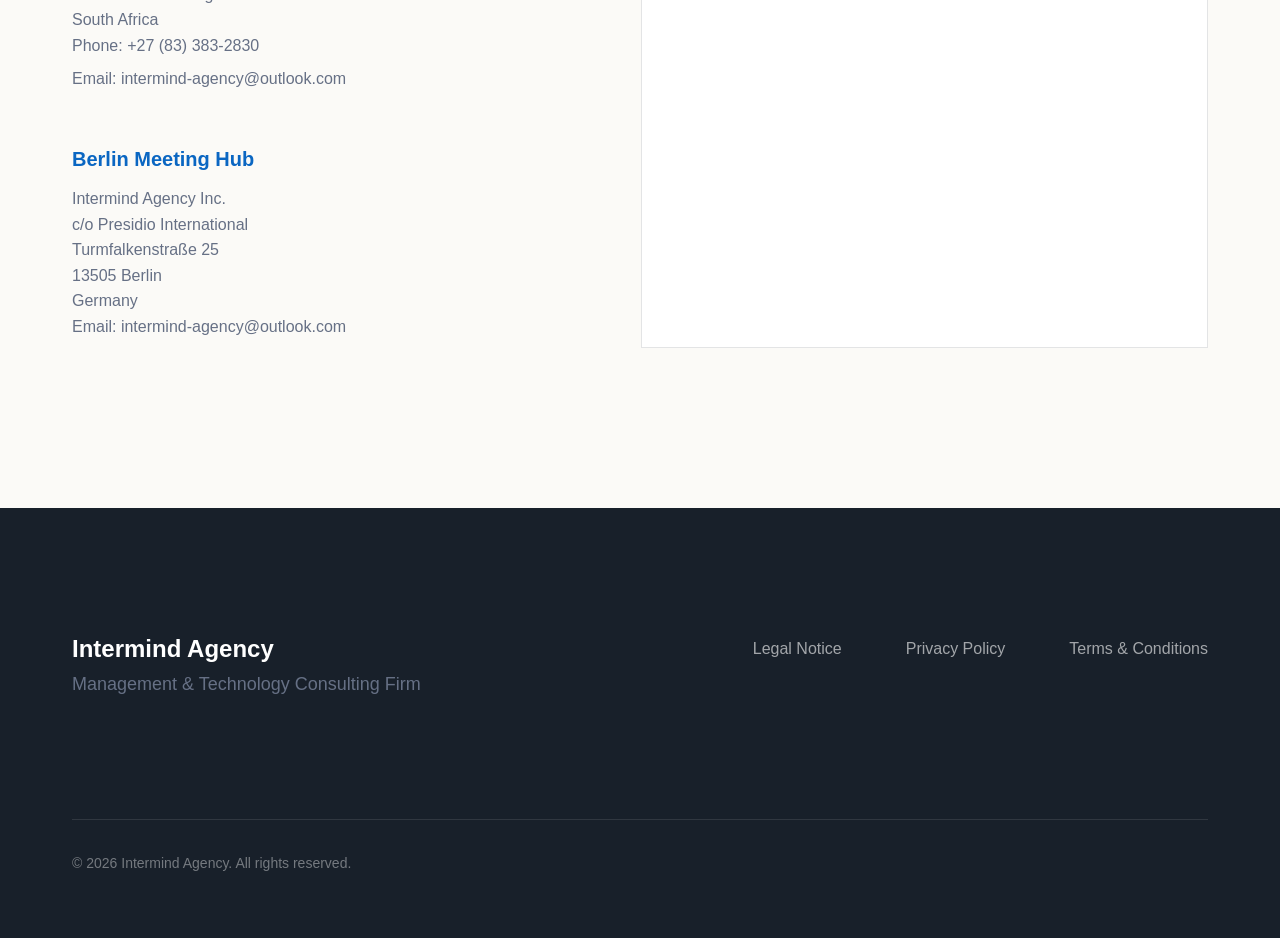
==== commit 34363fa6: "Replace IMA logo image with text-based brand signature in accent blue" ====
--- a/index.html
+++ b/index.html
@@ -22,7 +22,7 @@
     <header>
         <div class="container">
             <a href="#" class="logo-link">
-                <img src="assets/images/ima-logo.svg" alt="Intermind Agency Logo" class="logo-img">
+                <span class="brand-signature">IMA | Intermind Agency</span>
             </a>
             <nav class="nav-links">
                 <a href="#services">Services</a>
--- a/assets/css/style.css
+++ b/assets/css/style.css
@@ -144,11 +144,15 @@
 .logo-link {
     display: flex;
     align-items: center;
-}
-
-.logo-img {
-    height: 3.25rem; /* Adjusted to match button height (padding 1.125 * 2 + font-size 1) */
-    width: auto;
+    margin-right: 4rem; /* Ensures enough space to the first menu item */
+}
+
+.brand-signature {
+    font-size: 1.5rem; /* Increased from 1.25rem */
+    font-weight: 700;
+    letter-spacing: 0.05em;
+    color: var(--color-accent); /* Changed to accent blue */
+    white-space: nowrap;
 }
 
 .nav-links {
